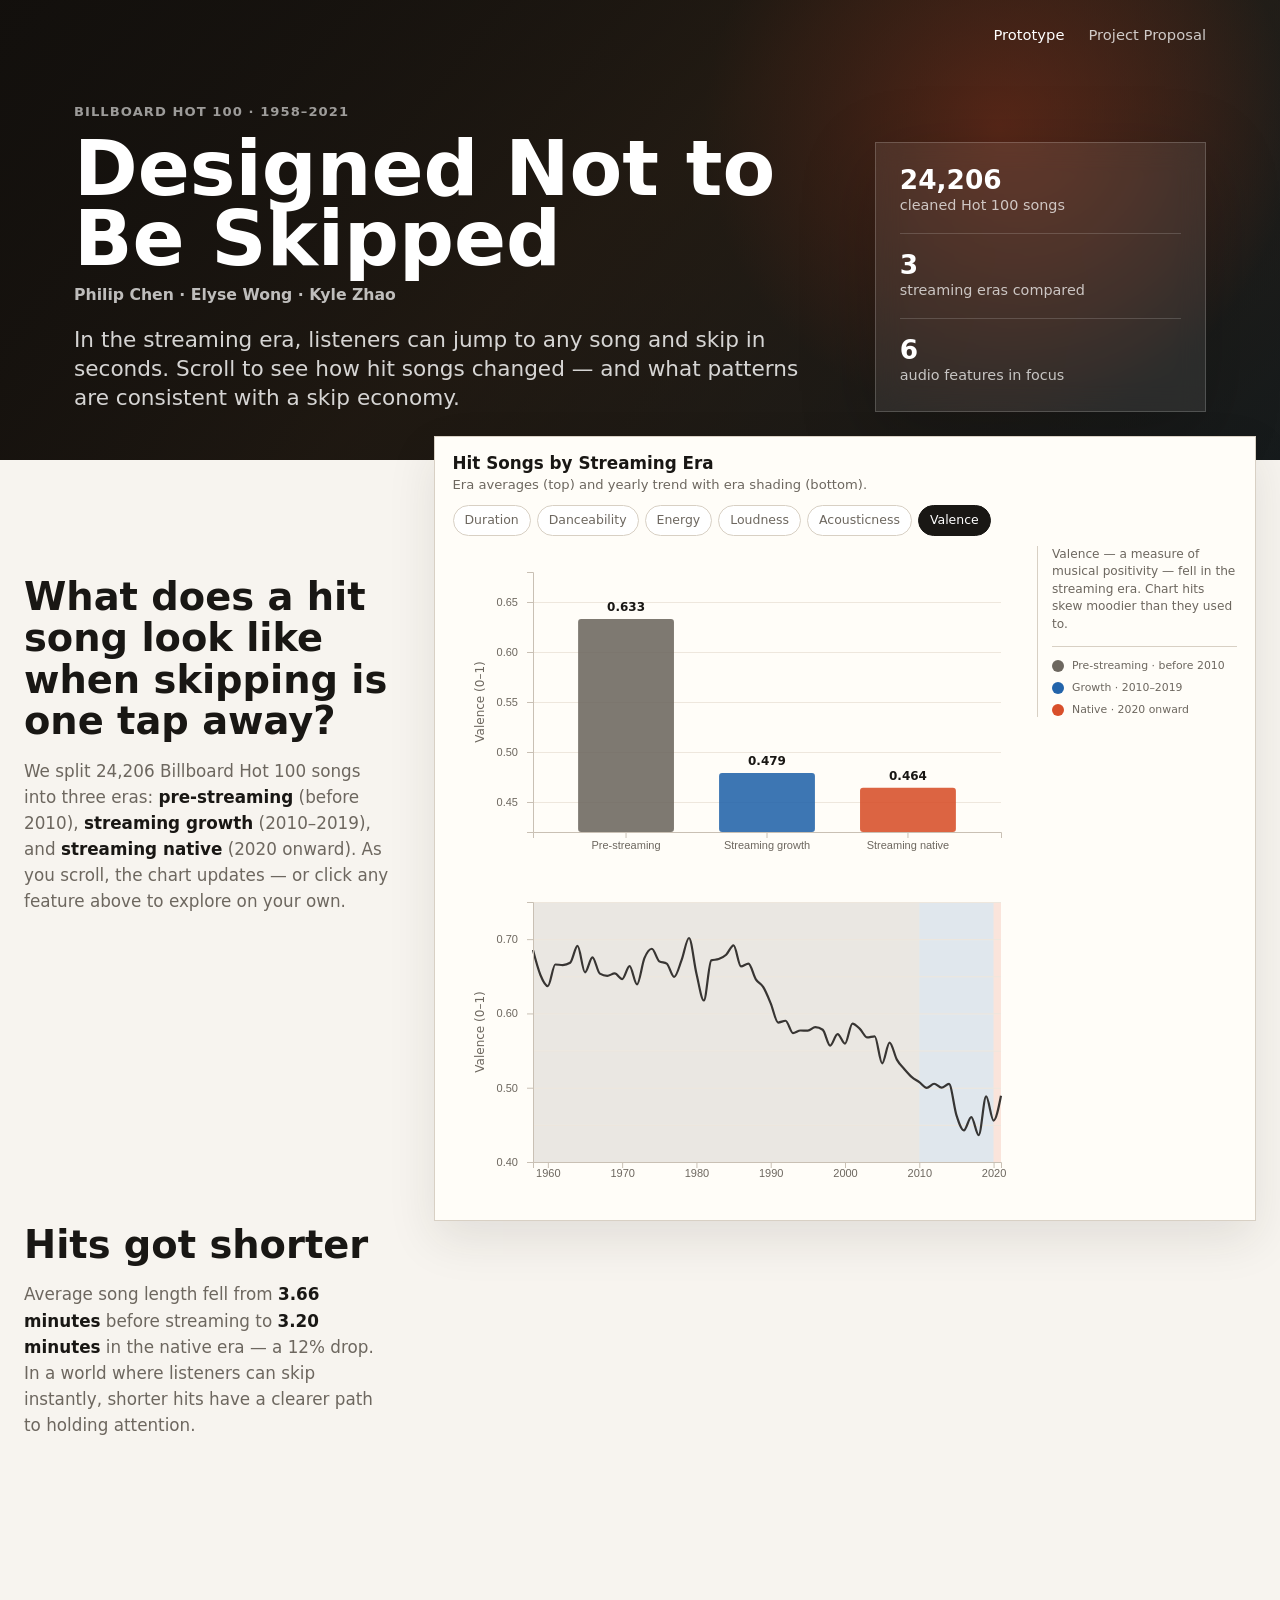
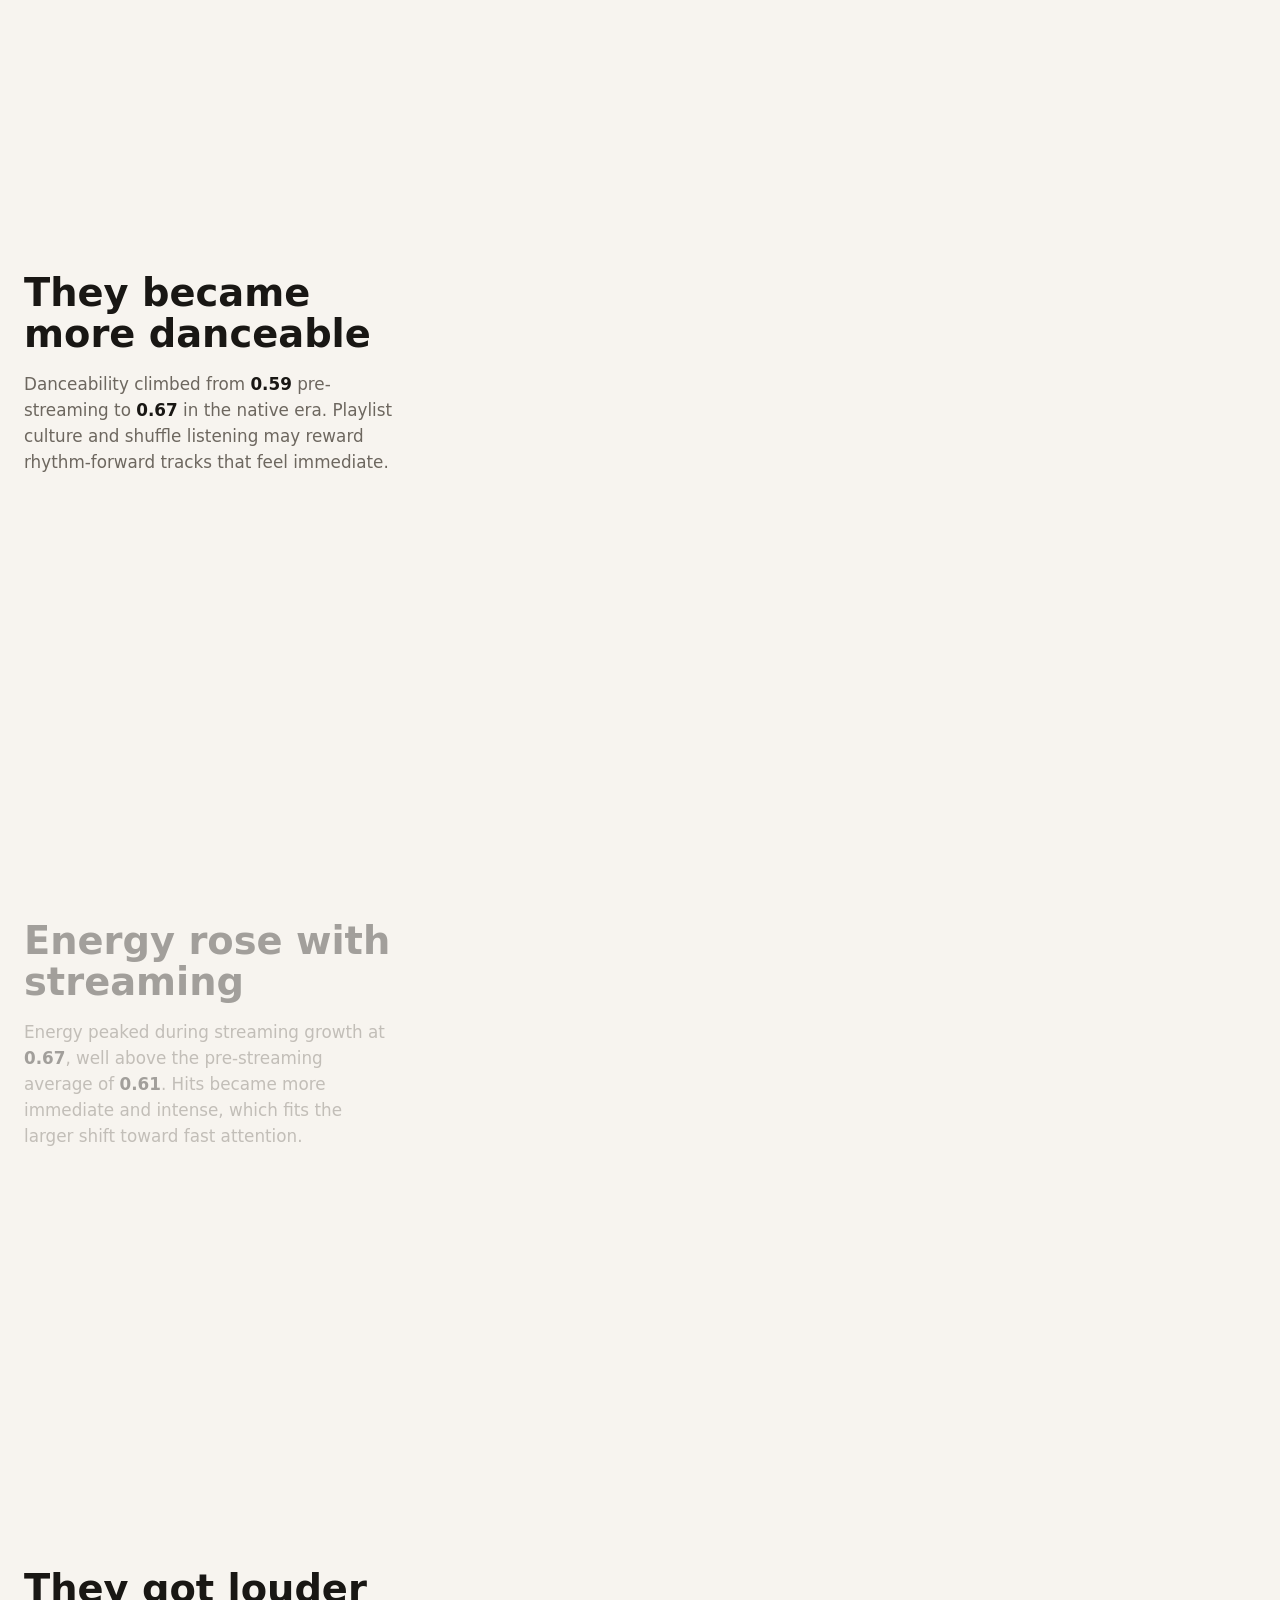
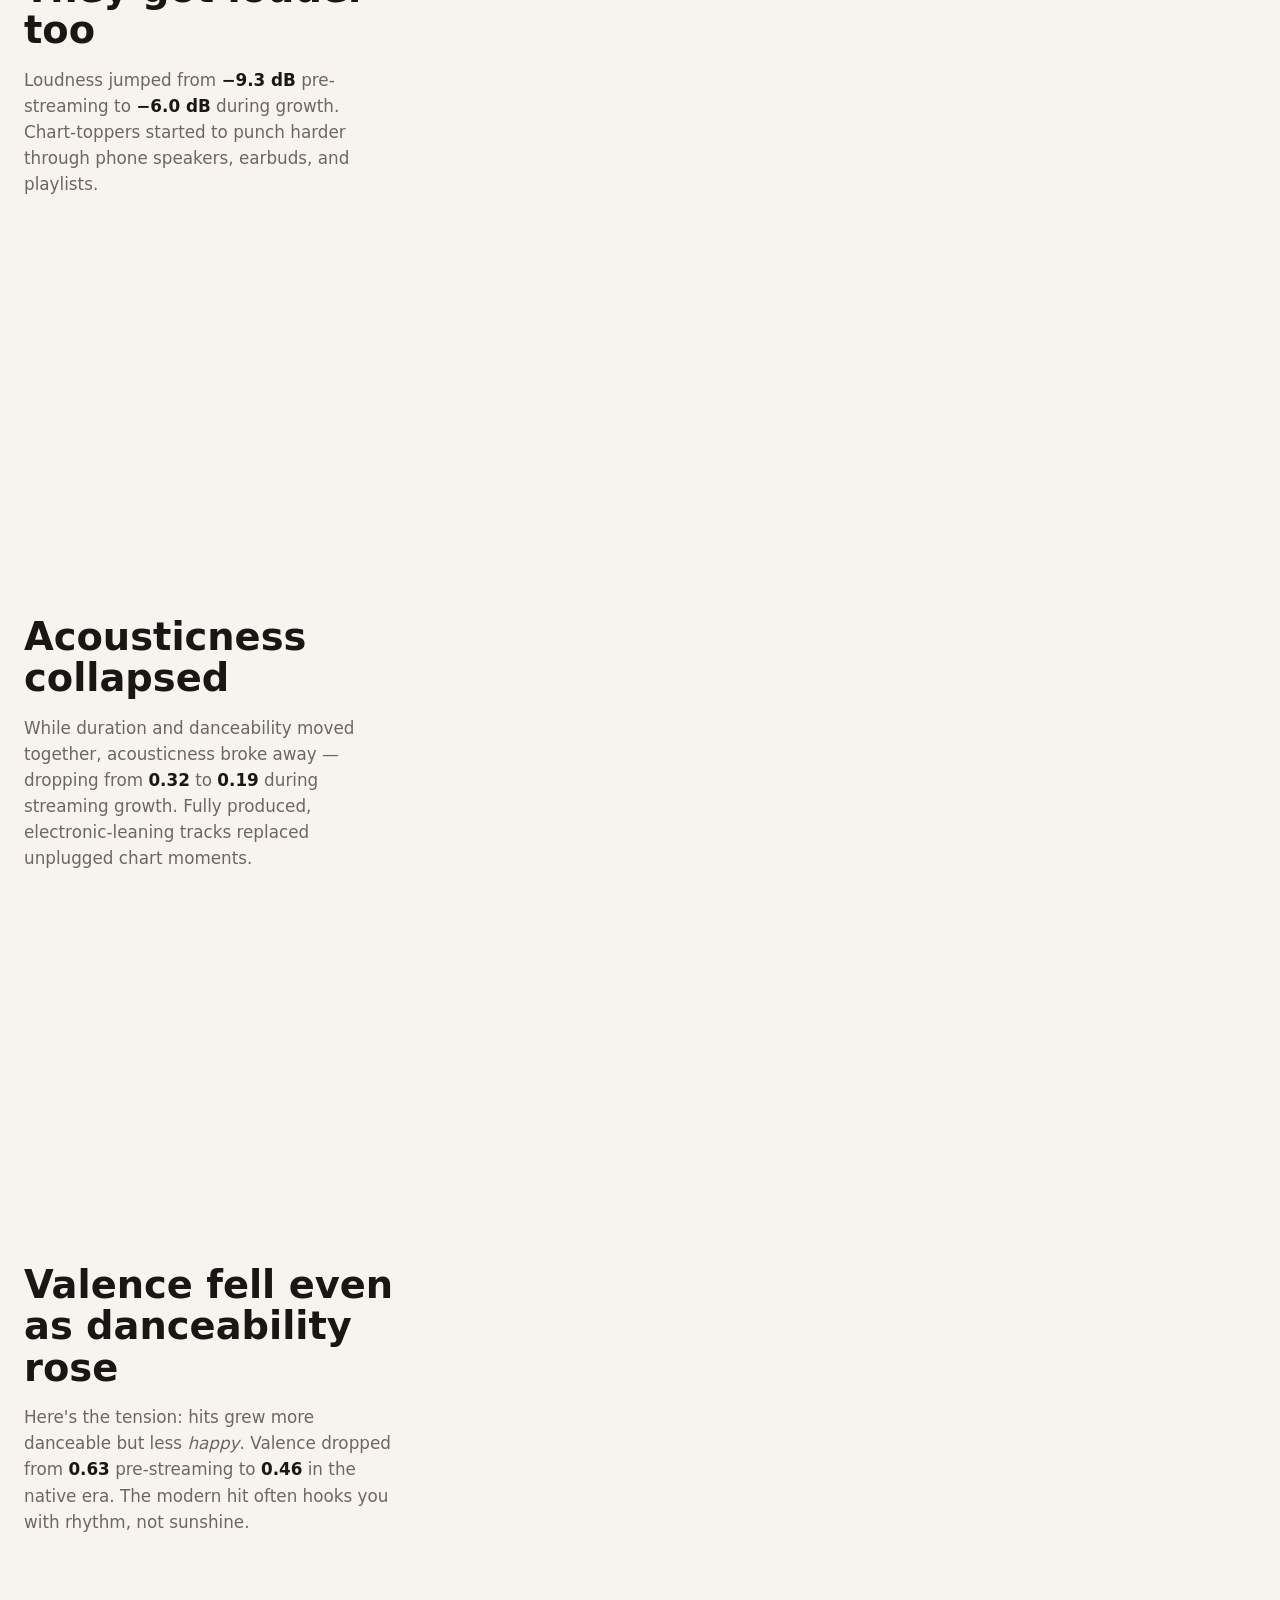
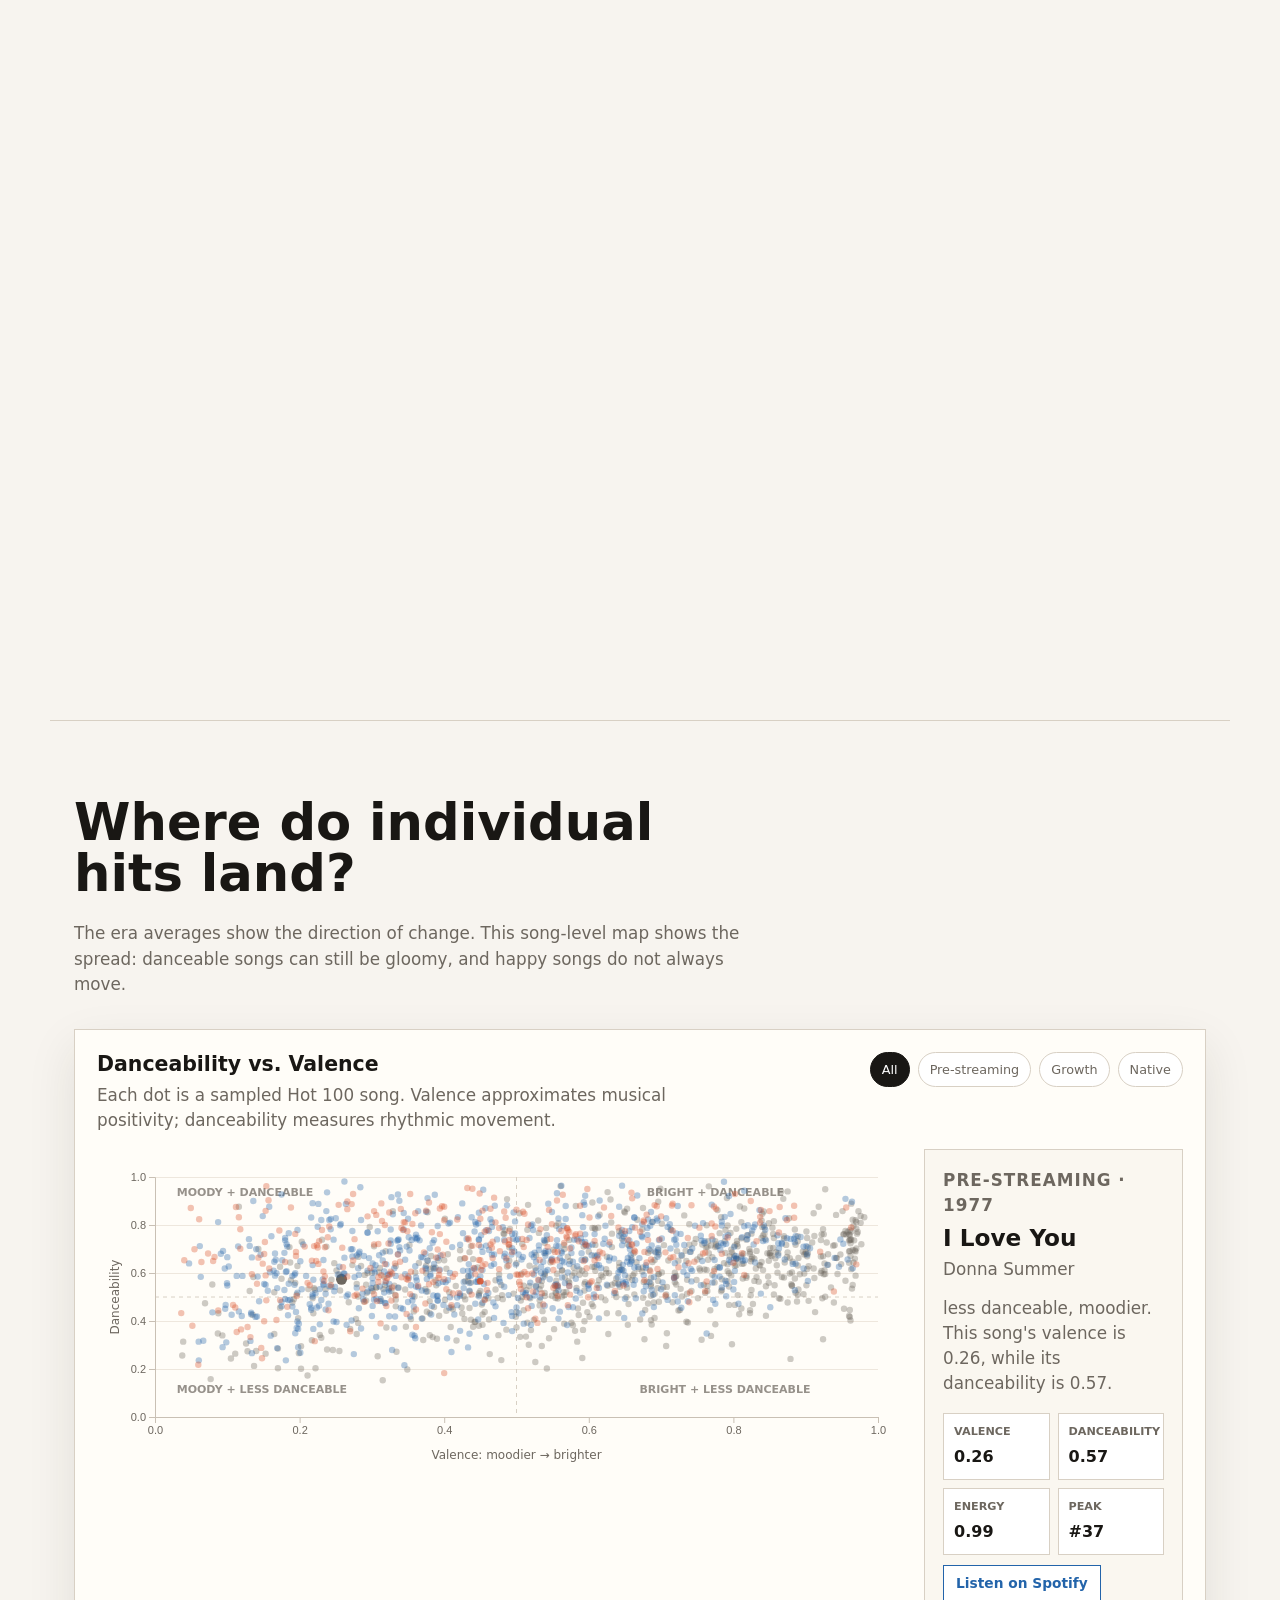
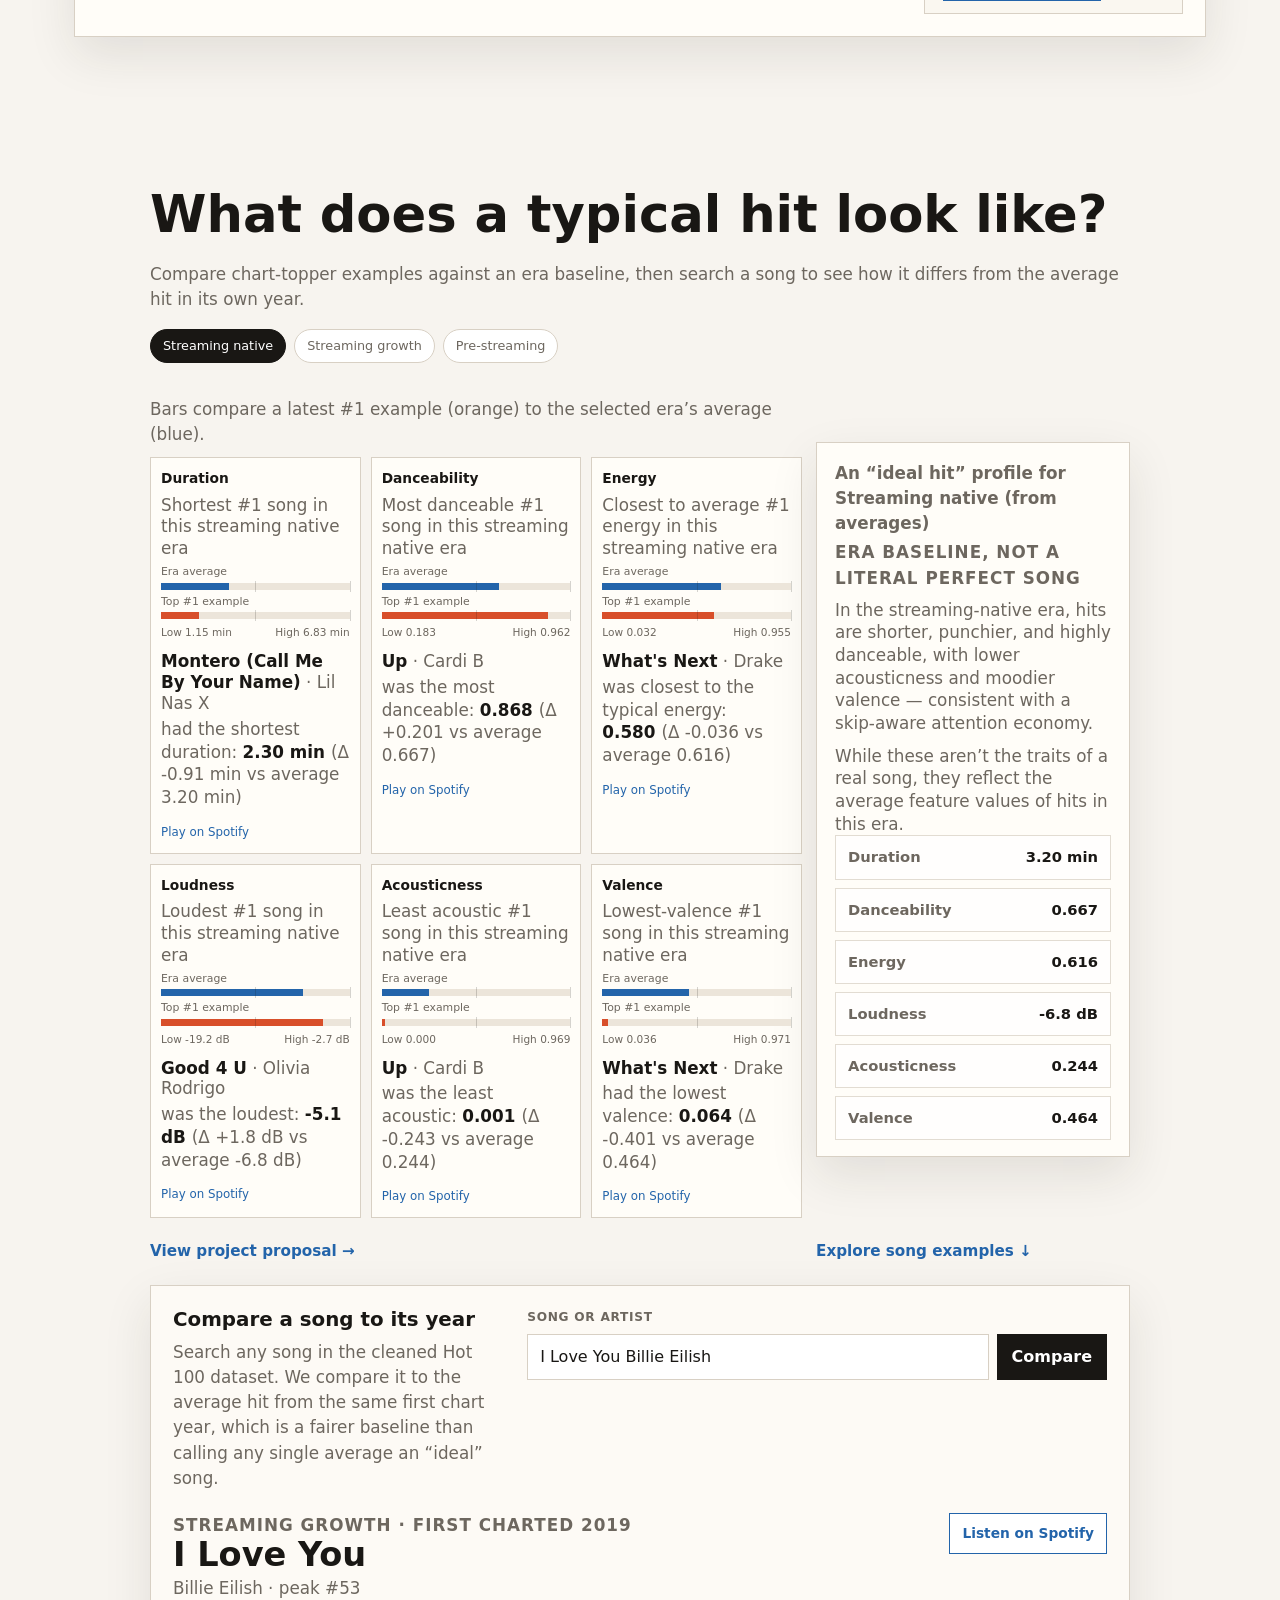
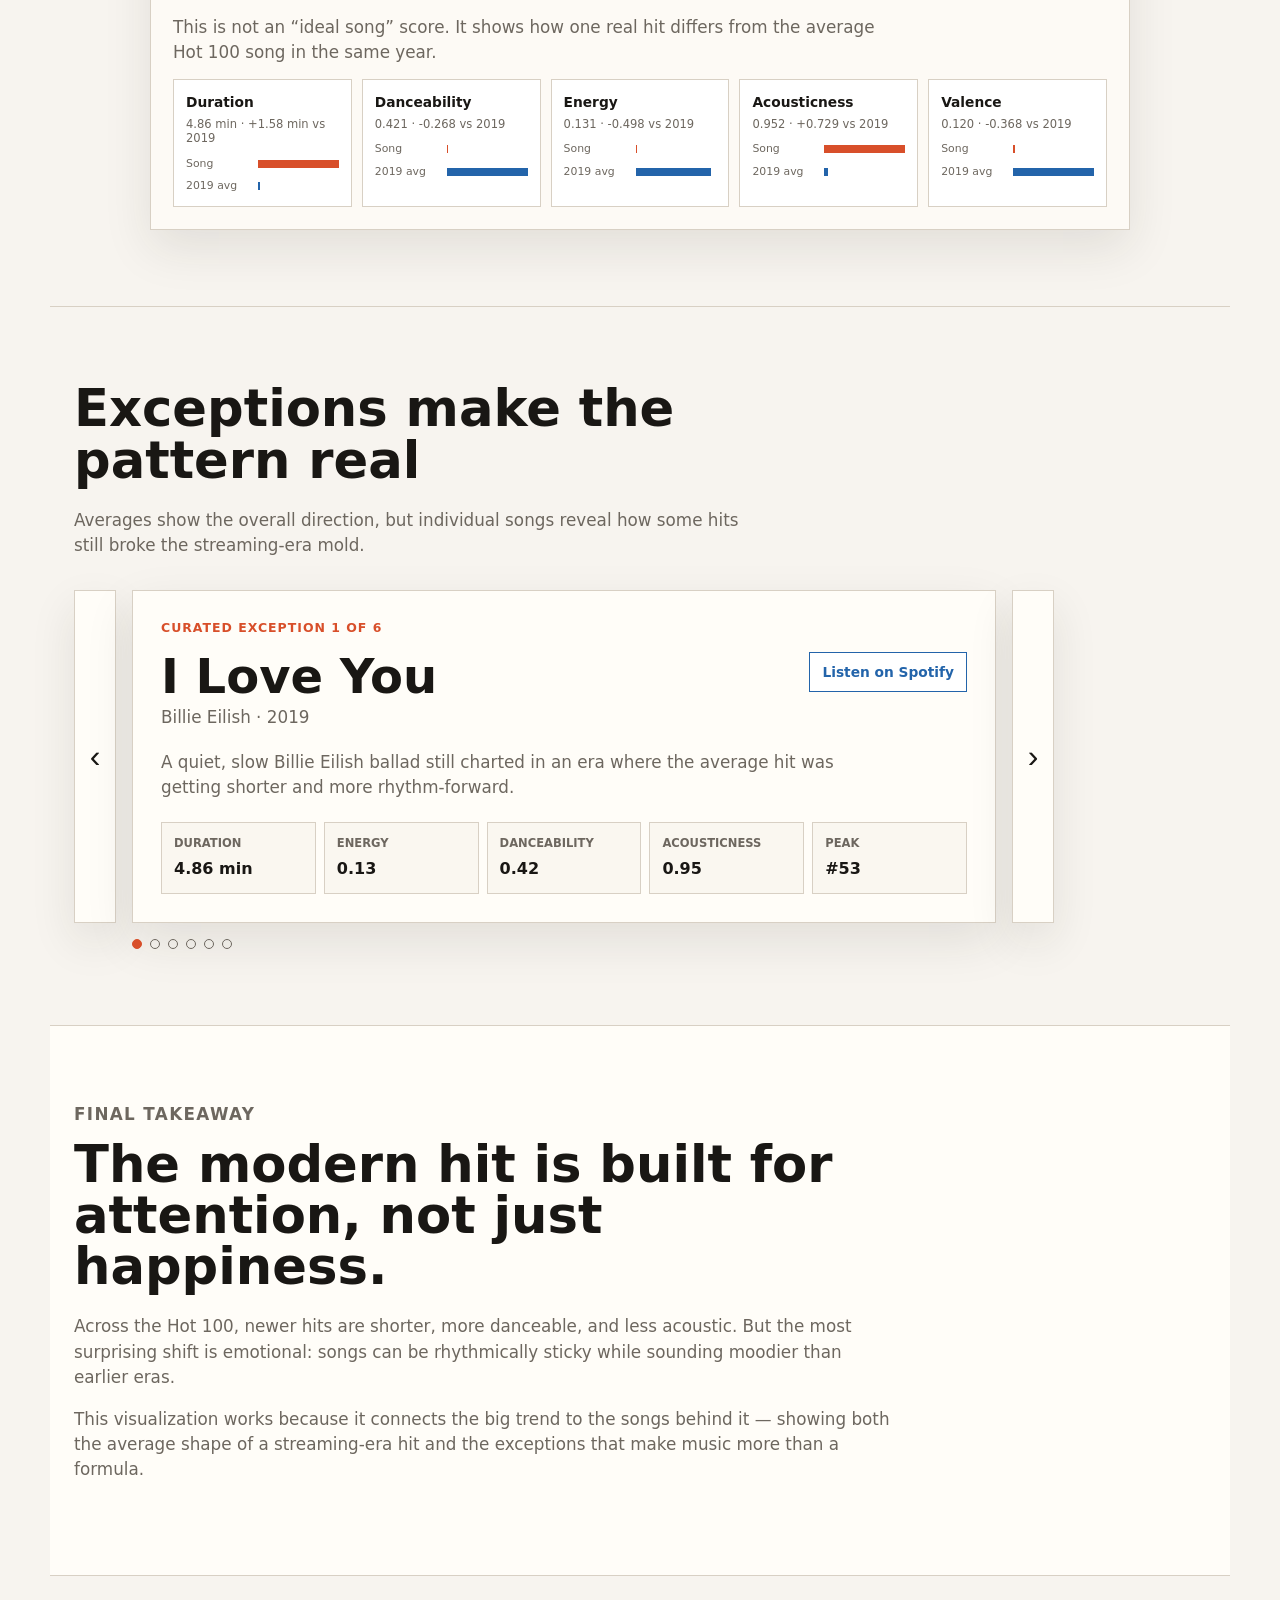
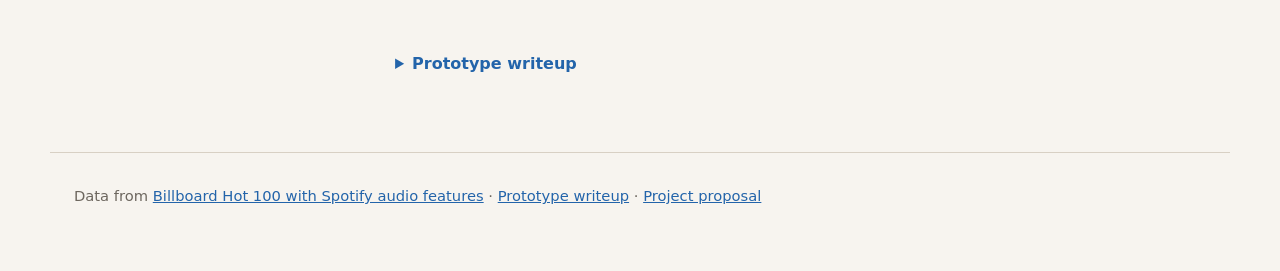
==== index.html @ 53774533 "add song mood map" ====
<!DOCTYPE html>
<html lang="en">
  <head>
    <meta charset="UTF-8" />
    <meta name="viewport" content="width=device-width, initial-scale=1.0" />
    <title>Designed Not to Be Skipped</title>
    <link rel="stylesheet" href="style.css" />
    <script src="vendor/d3.min.js"></script>
  </head>
  <body>
    <header class="hero hero-compact">
      <nav>
        <a href="index.html" class="nav-active">Prototype</a>
        <a href="proposal.html">Project Proposal</a>
      </nav>
      <section class="hero-grid hero-grid-compact">
        <div>
          <p class="eyebrow">Billboard Hot 100 · 1958–2021</p>
          <h1>Designed Not to Be Skipped</h1>
          <p class="team-line">Philip Chen · Elyse Wong · Kyle Zhao</p>
          <p class="lede">
            In the streaming era, listeners can jump to any song and skip in
            seconds. Scroll to see how hit songs changed — and what patterns
            are consistent with a skip economy.
          </p>
        </div>
        <div class="stat-panel" aria-label="Dataset summary">
          <div>
            <strong>24,206</strong>
            <span>cleaned Hot 100 songs</span>
          </div>
          <div>
            <strong>3</strong>
            <span>streaming eras compared</span>
          </div>
          <div>
            <strong>6</strong>
            <span>audio features in focus</span>
          </div>
        </div>
      </section>
    </header>

    <main>
      <section class="scrolly" id="story">
        <div class="scrolly-steps">
          <article class="step step-intro" data-feature="duration_min">
            <h2>What does a hit song look like when skipping is one tap away?</h2>
            <p>
              We split 24,206 Billboard Hot 100 songs into three eras:
              <strong>pre-streaming</strong> (before 2010),
              <strong>streaming growth</strong> (2010–2019), and
              <strong>streaming native</strong> (2020 onward). As you scroll,
              the chart updates — or click any feature above to explore on your
              own.
            </p>
          </article>

          <article class="step" data-feature="duration_min">
            <h2>Hits got shorter</h2>
            <p>
              Average song length fell from <strong>3.66 minutes</strong> before
              streaming to <strong>3.20 minutes</strong> in the native era — a
              12% drop. In a world where listeners can skip instantly, shorter
              hits have a clearer path to holding attention.
            </p>
          </article>

          <article class="step" data-feature="danceability">
            <h2>They became more danceable</h2>
            <p>
              Danceability climbed from <strong>0.59</strong> pre-streaming to
              <strong>0.67</strong> in the native era. Playlist culture and
              shuffle listening may reward rhythm-forward tracks that feel
              immediate.
            </p>
          </article>

          <article class="step" data-feature="energy">
            <h2>Energy rose with streaming</h2>
            <p>
              Energy peaked during streaming growth at <strong>0.67</strong>,
              well above the pre-streaming average of <strong>0.61</strong>.
              Hits became more immediate and intense, which fits the larger
              shift toward fast attention.
            </p>
          </article>

          <article class="step" data-feature="loudness">
            <h2>They got louder too</h2>
            <p>
              Loudness jumped from <strong>−9.3 dB</strong> pre-streaming to
              <strong>−6.0 dB</strong> during growth. Chart-toppers started to
              punch harder through phone speakers, earbuds, and playlists.
            </p>
          </article>

          <article class="step" data-feature="acousticness">
            <h2>Acousticness collapsed</h2>
            <p>
              While duration and danceability moved together, acousticness broke
              away — dropping from <strong>0.32</strong> to <strong>0.19</strong>
              during streaming growth. Fully produced, electronic-leaning tracks
              replaced unplugged chart moments.
            </p>
          </article>

          <article class="step" data-feature="valence">
            <h2>Valence fell even as danceability rose</h2>
            <p>
              Here's the tension: hits grew more danceable but less
              <em>happy</em>. Valence dropped from <strong>0.63</strong>
              pre-streaming to <strong>0.46</strong> in the native era. The
              modern hit often hooks you with rhythm, not sunshine.
            </p>
          </article>

        </div>

        <div class="scrolly-graphic">
          <div class="sticky-inner">
            <article class="hero-viz-card">
              <div class="chart-heading">
                <div>
                  <h3 id="viz-title">Hit Songs by Streaming Era</h3>
                  <p id="viz-subtitle">
                    Era averages (top) and yearly trend with era shading (bottom).
                  </p>
                </div>
              </div>

              <div class="feature-pills" role="group" aria-label="Select audio feature">
                <button type="button" class="feature-pill active" data-feature="duration_min">
                  Duration
                </button>
                <button type="button" class="feature-pill" data-feature="danceability">
                  Danceability
                </button>
                <button type="button" class="feature-pill" data-feature="energy">
                  Energy
                </button>
                <button type="button" class="feature-pill" data-feature="loudness">
                  Loudness
                </button>
                <button type="button" class="feature-pill" data-feature="acousticness">
                  Acousticness
                </button>
                <button type="button" class="feature-pill" data-feature="valence">
                  Valence
                </button>
              </div>

              <div class="viz-body">
                <div class="viz-charts-stack">
                  <div id="era-comparison" class="chart chart-hero"></div>
                  <div id="feature-sparkline" class="chart chart-sparkline"></div>
                </div>

                <aside class="viz-aside">
                  <p class="viz-caption" id="era-caption">
                    Streaming-native hits are shorter on average — a pattern consistent
                    with songs that need to hook listeners before they skip.
                  </p>

                  <div class="era-legend era-legend-compact">
                    <div class="era-legend-item">
                      <span class="era-dot pre"></span>
                      <span>Pre-streaming · before 2010</span>
                    </div>
                    <div class="era-legend-item">
                      <span class="era-dot growth"></span>
                      <span>Growth · 2010–2019</span>
                    </div>
                    <div class="era-legend-item">
                      <span class="era-dot native"></span>
                      <span>Native · 2020 onward</span>
                    </div>
                  </div>
                </aside>
              </div>
            </article>
          </div>
        </div>
      </section>

      <section id="mood-map-section" class="section visual-section mood-map-section">
        <div class="section-intro">
          <h2>Where do individual hits land?</h2>
          <p>
            The era averages show the direction of change. This song-level map
            shows the spread: danceable songs can still be gloomy, and happy
            songs do not always move.
          </p>
        </div>

        <article class="mood-map-panel">
          <div class="mood-map-head">
            <div>
              <h3>Danceability vs. Valence</h3>
              <p>
                Each dot is a sampled Hot 100 song. Valence approximates musical
                positivity; danceability measures rhythmic movement.
              </p>
            </div>
            <div class="mood-era-controls" role="group" aria-label="Filter mood map by era">
              <button type="button" class="active" data-mood-era="All">All</button>
              <button type="button" data-mood-era="Pre-streaming">Pre-streaming</button>
              <button type="button" data-mood-era="Streaming growth">Growth</button>
              <button type="button" data-mood-era="Streaming native">Native</button>
            </div>
          </div>
          <div class="mood-map-layout">
            <div id="mood-map" class="chart mood-map-chart"></div>
            <aside id="mood-detail" class="mood-detail" aria-live="polite"></aside>
          </div>
        </article>
      </section>

      <section class="section profile-section" id="native-profile-section">
        <div class="section-copy">
          <h2>What does a typical hit look like?</h2>
          <p>
            Compare chart-topper examples against an era baseline, then search a
            song to see how it differs from the average hit in its own year.
          </p>
          <div class="era-toggle" role="group" aria-label="Select era for hit profile">
            <button type="button" class="era-pill active" data-era="Streaming native">Streaming native</button>
            <button type="button" class="era-pill" data-era="Streaming growth">Streaming growth</button>
            <button type="button" class="era-pill" data-era="Pre-streaming">Pre-streaming</button>
          </div>
        </div>

        <aside class="profile-panel">
          <div id="native-profile" class="native-profile"></div>
          <div id="ideal-song" class="ideal-song" aria-label="Ideal era profile"></div>
          <a href="proposal.html" class="step-link">View project proposal →</a>
          <a href="#songs" class="step-link">Explore song examples ↓</a>
        </aside>

        <div class="song-compare-panel">
          <div class="song-compare-copy">
            <h3>Compare a song to its year</h3>
            <p>
              Search any song in the cleaned Hot 100 dataset. We compare it to
              the average hit from the same first chart year, which is a fairer
              baseline than calling any single average an “ideal” song.
            </p>
          </div>
          <form id="song-compare-form" class="song-compare-form">
            <label for="song-search">Song or artist</label>
            <div class="song-search-row">
              <input
                id="song-search"
                name="song"
                type="search"
                placeholder="Try Billie Eilish, Drake, Taylor Swift..."
                autocomplete="off"
              />
              <button type="submit">Compare</button>
            </div>
          </form>
          <div id="song-compare-result" class="song-compare-result" aria-live="polite"></div>
        </div>
      </section>

      <section id="songs" class="section visual-section song-carousel-section">
        <div class="section-intro">
          <h2>Exceptions make the pattern real</h2>
          <p>
            Averages show the overall direction, but individual songs reveal how
            some hits still broke the streaming-era mold.
          </p>
        </div>

        <div class="song-carousel" aria-label="Curated unusual modern hits">
          <button type="button" class="carousel-button" id="prev-song" aria-label="Previous song">
            ‹
          </button>
          <article id="song-card" class="song-card"></article>
          <button type="button" class="carousel-button" id="next-song" aria-label="Next song">
            ›
          </button>
        </div>
        <div id="song-dots" class="song-dots" aria-label="Select song example"></div>
      </section>

      <section id="takeaway" class="section takeaway-section">
        <div class="section-copy">
          <p class="eyebrow">Final takeaway</p>
          <h2>The modern hit is built for attention, not just happiness.</h2>
          <p>
            Across the Hot 100, newer hits are shorter, more danceable, and less
            acoustic. But the most surprising shift is emotional: songs can be
            rhythmically sticky while sounding moodier than earlier eras.
          </p>
          <p>
            This visualization works because it connects the big trend to the
            songs behind it — showing both the average shape of a streaming-era
            hit and the exceptions that make music more than a formula.
          </p>
        </div>
      </section>

      <section id="writeup" class="section prototype-writeup-section">
        <details class="writeup-details">
          <summary>Prototype writeup</summary>
          <div class="section-copy">
            <article class="writeup-block">
              <h3>What have we done so far?</h3>
              <p>
                We have chosen a music-focused topic and built the project around
                Billboard Hot 100 songs with Spotify audio features. We cleaned the
                source data into one row per song, using each track's first Billboard
                chart appearance as its year. We created summary CSVs for yearly
                trends, era-level duration distributions, audio-feature diversity,
                scatterplot samples, and modern outlier songs. We also built a
                public webpage with D3 visualizations that show early patterns in
                duration, danceability, energy, acousticness, valence, and unusual
                modern hits.
              </p>
            </article>
            <article class="writeup-block">
              <h3>What will be the most challenging part to design and why?</h3>
              <p>
                The hardest design challenge will be turning the project from a set
                of charts into a clear explorable explanation. The dataset can show
                that hit songs changed over time, but it cannot prove that streaming
                directly caused every change. We will need to design annotations and
                interactions that make the evidence feel compelling without
                overstating causality. We also need to help readers compare eras
                without losing the song-level detail that makes the topic
                interesting.
              </p>
            </article>
          </div>
        </details>
      </section>
    </main>

    <footer class="site-footer">
      <p>
        Data from
        <a
          href="https://www.kaggle.com/datasets/thedevastator/billboard-hot-100-audio-features"
          >Billboard Hot 100 with Spotify audio features</a
        >
        · <a href="#writeup">Prototype writeup</a>
        · <a href="proposal.html">Project proposal</a>
      </p>
    </footer>

    <div id="tooltip" role="status" aria-live="polite"></div>
    <script src="script-prototype.js"></script>
  </body>
</html>
---- style.css ----
:root {
  --bg: #f7f4ef;
  --ink: #191714;
  --muted: #6d675f;
  --line: #d8d0c4;
  --panel: #fffdf8;
  --accent: #d84f2a;
  --blue: #2364aa;
  --green: #2f7d56;
  --gold: #b57912;
  --shadow: 0 18px 45px rgba(42, 35, 27, 0.1);
}

* {
  box-sizing: border-box;
}

body {
  margin: 0;
  overflow-x: hidden;
  background: var(--bg);
  color: var(--ink);
  font-family: Inter, ui-sans-serif, system-ui, -apple-system, BlinkMacSystemFont,
    "Segoe UI", sans-serif;
  line-height: 1.5;
}

a {
  color: inherit;
}

nav {
  display: flex;
  flex-wrap: wrap;
  justify-content: flex-end;
  gap: 16px 24px;
  max-width: 1180px;
  margin: 0 auto 56px;
  padding: 24px 24px 0;
  color: rgba(255, 255, 255, 0.76);
  font-size: 0.92rem;
}

nav a {
  text-decoration: none;
  transition: color 0.15s;
}

nav a:hover,
nav a.nav-active {
  color: white;
}

.hero {
  min-height: 760px;
  color: white;
  background:
    linear-gradient(115deg, rgba(18, 15, 12, 0.92), rgba(18, 15, 12, 0.46)),
    radial-gradient(circle at 78% 28%, rgba(216, 79, 42, 0.82), transparent 28%),
    linear-gradient(140deg, #191714 0%, #443321 47%, #1a252a 100%);
}

.hero-grid {
  display: grid;
  grid-template-columns: minmax(0, 1.25fr) minmax(280px, 0.55fr);
  gap: 48px;
  align-items: end;
  max-width: 1180px;
  margin: 0 auto;
  padding: 0 24px 64px;
}

.hero-grid > *,
.section > *,
.chart-card,
.section-copy {
  min-width: 0;
}

h1,
h2,
h3,
p {
  margin-top: 0;
}

h1 {
  max-width: 860px;
  margin-bottom: 28px;
  font-size: clamp(3.4rem, 8.2vw, 7.7rem);
  line-height: 0.92;
  letter-spacing: 0;
  overflow-wrap: break-word;
}

.lede {
  max-width: 760px;
  margin-bottom: 0;
  color: rgba(255, 255, 255, 0.82);
  font-size: clamp(1.25rem, 2vw, 1.7rem);
  line-height: 1.35;
}

.stat-panel {
  display: grid;
  gap: 18px;
  padding: 24px;
  border: 1px solid rgba(255, 255, 255, 0.18);
  background: rgba(255, 255, 255, 0.08);
  box-shadow: 0 20px 70px rgba(0, 0, 0, 0.22);
  backdrop-filter: blur(14px);
}

.stat-panel div {
  display: grid;
  gap: 2px;
  padding-bottom: 16px;
  border-bottom: 1px solid rgba(255, 255, 255, 0.16);
}

.stat-panel div:last-child {
  padding-bottom: 0;
  border-bottom: 0;
}

.stat-panel strong {
  font-size: 1.65rem;
  line-height: 1;
}

.stat-panel span {
  color: rgba(255, 255, 255, 0.72);
  font-size: 0.9rem;
}

.hero-compact {
  min-height: auto;
}

.hero-grid-compact {
  padding-bottom: 48px;
}

.eyebrow {
  margin-bottom: 12px;
  color: rgba(255, 255, 255, 0.58);
  font-size: 0.82rem;
  font-weight: 600;
  letter-spacing: 0.08em;
  text-transform: uppercase;
}

.team-line {
  margin: -10px 0 18px;
  color: rgba(255, 255, 255, 0.72);
  font-size: 0.98rem;
  font-weight: 700;
}

.hero-compact h1 {
  font-size: clamp(2.6rem, 6vw, 4.8rem);
  margin-bottom: 18px;
}

.hero-compact .lede {
  font-size: clamp(1.05rem, 1.8vw, 1.35rem);
}

.explore-section {
  max-width: 1180px;
  margin: -32px auto 0;
  padding: 0 24px 64px;
  position: relative;
  z-index: 2;
}

/* ── Scrollytelling layout ── */

.scrolly {
  display: grid;
  grid-template-columns: minmax(260px, 0.62fr) minmax(480px, 1.38fr);
  gap: 40px;
  max-width: 1360px;
  margin: -24px auto 0;
  padding: 0 24px 80px;
  position: relative;
  z-index: 2;
}

.scrolly-graphic {
  position: relative;
}

.sticky-inner {
  position: sticky;
  top: 24px;
}

.scrolly-steps {
  display: flex;
  flex-direction: column;
  gap: 0;
  padding: 12vh 0 40vh;
}

.step {
  min-height: 72vh;
  padding: 32px 0 48px;
  opacity: 0.38;
  transition: opacity 0.35s ease;
}

.step.is-active {
  opacity: 1;
}

.step h2 {
  margin-bottom: 16px;
  font-size: clamp(1.6rem, 3vw, 2.4rem);
  line-height: 1.08;
}

.step p {
  max-width: 520px;
  margin: 0;
  color: var(--muted);
  font-size: 1.05rem;
  line-height: 1.55;
}

.step p strong {
  color: var(--ink);
}

.native-profile {
  margin-top: 16px;
}

.ideal-song {
  margin-top: 12px;
  padding: 18px 18px 16px;
  border: 1px solid var(--line);
  background: var(--panel);
  box-shadow: var(--shadow);
  align-self: center;
}

.ideal-title {
  margin: 0 0 4px;
  color: var(--ink);
  font-size: 1.05rem;
  font-weight: 800;
}

.ideal-kicker {
  margin: 0 0 8px;
  color: var(--accent);
  font-size: 0.72rem;
  font-weight: 900;
  letter-spacing: 0.06em;
  text-transform: uppercase;
}

.ideal-subtitle,
.ideal-note {
  margin: 0 0 10px;
  color: var(--muted);
  font-size: 0.86rem;
  line-height: 1.35;
}

.ideal-note {
  margin-top: 10px;
  margin-bottom: 0;
}

.ideal-dl {
  margin: 0;
  display: grid;
  grid-template-columns: 1fr;
  gap: 8px;
  font-size: 0.92rem;
}

.ideal-dl > div {
  display: flex;
  justify-content: space-between;
  gap: 8px;
  padding: 10px 12px;
  border: 1px solid rgba(216, 208, 196, 0.75);
  background: rgba(255, 255, 255, 0.7);
}

.ideal-dl dt {
  color: var(--muted);
  font-weight: 700;
}

.ideal-dl dd {
  margin: 0;
  color: var(--ink);
  font-variant-numeric: tabular-nums;
  font-weight: 800;
}

.native-songline strong {
  color: var(--ink);
}

.native-profile-meta {
  margin: 0 0 10px;
  font-size: 0.82rem;
  color: var(--muted);
}

.native-profile-grid {
  display: grid;
  grid-template-columns: repeat(2, minmax(0, 1fr));
  gap: 10px;
}

.era-toggle {
  display: flex;
  flex-wrap: wrap;
  gap: 8px;
  margin-top: 12px;
}

.era-pill {
  padding: 6px 12px;
  border: 1px solid var(--line);
  border-radius: 999px;
  background: white;
  color: var(--muted);
  font: inherit;
  font-size: 0.8rem;
  cursor: pointer;
  transition: background 0.15s, color 0.15s, border-color 0.15s;
}

.era-pill:hover {
  border-color: var(--ink);
  color: var(--ink);
}

.era-pill.active {
  background: var(--ink);
  border-color: var(--ink);
  color: white;
}

.native-card {
  padding: 10px;
  border: 1px solid var(--line);
  background: var(--panel);
}

.native-card h4 {
  margin: 0 0 6px;
  font-size: 0.86rem;
}

.native-rule {
  margin: 0 0 6px;
  font-size: 0.7rem;
  color: var(--muted);
  line-height: 1.3;
}

.native-bar-group {
  display: grid;
  gap: 6px;
  margin-top: 6px;
}

.native-scale-row {
  display: grid;
  grid-template-columns: 1fr;
  gap: 8px;
  align-items: center;
  margin-top: 6px;
}

.native-scale-track {
  display: flex;
  justify-content: space-between;
  gap: 10px;
  font-size: 0.66rem;
  color: var(--muted);
  font-variant-numeric: tabular-nums;
}

.native-scale-label {
  white-space: nowrap;
}

.native-bar-row {
  display: grid;
  grid-template-columns: 1fr;
  gap: 4px;
  align-items: center;
}

.native-bar-label {
  font-size: 0.68rem;
  color: var(--muted);
  line-height: 1.15;
}

.native-bar-track {
  position: relative;
  height: 7px;
  background: #ece5da;
}

.native-bar-track::before,
.native-bar-track::after {
  content: "";
  position: absolute;
  top: -2px;
  height: 11px;
  width: 1px;
  background: rgba(25, 23, 20, 0.18);
}

.native-bar-track::before {
  left: 50%;
}

.native-bar-track::after {
  left: 100%;
}

.native-bar-fill {
  height: 100%;
  background: var(--accent);
}

.native-bar-fill-baseline {
  background: var(--blue);
}

.native-story {
  margin: 10px 0 10px;
}

.native-songline {
  margin: 0 0 4px;
  color: var(--ink);
  font-size: 0.82rem;
  line-height: 1.25;
}

.native-metricline {
  margin: 0;
  color: var(--muted);
  font-size: 0.76rem;
  line-height: 1.35;
}

.native-metric {
  color: var(--ink);
  font-weight: 700;
  font-variant-numeric: tabular-nums;
}

.native-delta {
  margin-left: 6px;
  font-variant-numeric: tabular-nums;
}

.native-play {
  font-size: 0.74rem;
  color: var(--blue);
  text-decoration: none;
}

.native-play:hover {
  text-decoration: underline;
}

.step-link {
  display: inline-block;
  margin-top: 20px;
  color: var(--blue);
  font-size: 0.95rem;
  font-weight: 600;
  text-decoration: none;
}

.step-link:hover {
  text-decoration: underline;
}

.section.profile-section {
  /* Override the default 2-col .section layout: center everything */
  display: block !important;
  padding-top: 76px;
  padding-bottom: 76px;
}

.profile-section .section-copy {
  max-width: 980px;
  margin: 0 auto 18px;
}

.profile-panel {
  display: grid;
  gap: 14px;
  width: 100%;
  max-width: 980px;
  margin: 0 auto;
  grid-template-columns: minmax(0, 1.35fr) minmax(0, 0.65fr);
  align-items: start;
}

#native-profile .native-profile-grid {
  grid-template-columns: repeat(3, minmax(0, 1fr));
}

.profile-panel .step-link {
  margin-top: 8px;
}

.profile-panel .ideal-song {
  margin-top: 0;
}

.mood-map-section {
  padding-top: 48px;
  padding-bottom: 72px;
  border-top: 1px solid var(--line);
}

.mood-map-panel {
  max-width: 1180px;
  padding: 22px;
  border: 1px solid var(--line);
  background: var(--panel);
  box-shadow: var(--shadow);
}

.mood-map-head {
  display: flex;
  justify-content: space-between;
  gap: 22px;
  align-items: start;
  margin-bottom: 16px;
}

.mood-map-head h3 {
  margin-bottom: 6px;
  font-size: 1.28rem;
}

.mood-map-head p {
  max-width: 620px;
  margin: 0;
  color: var(--muted);
  font-size: 0.92rem;
}

.mood-era-controls {
  display: flex;
  flex-wrap: wrap;
  justify-content: flex-end;
  gap: 8px;
}

.mood-era-controls button {
  padding: 7px 11px;
  border: 1px solid var(--line);
  border-radius: 999px;
  background: white;
  color: var(--muted);
  font: inherit;
  font-size: 0.8rem;
  cursor: pointer;
}

.mood-era-controls button:hover {
  border-color: var(--ink);
  color: var(--ink);
}

.mood-era-controls button.active {
  border-color: var(--ink);
  background: var(--ink);
  color: white;
}

.mood-map-layout {
  display: grid;
  grid-template-columns: minmax(0, 1fr) minmax(220px, 0.32fr);
  gap: 18px;
  align-items: stretch;
}

.mood-map-chart {
  min-height: 430px;
}

.quadrant-label {
  fill: rgba(109, 103, 95, 0.72);
  font-size: 11px;
  font-weight: 800;
  text-transform: uppercase;
}

.mood-detail {
  padding: 18px;
  border: 1px solid var(--line);
  background: #faf7f0;
}

.mood-detail-kicker {
  margin: 0 0 8px;
  color: var(--accent);
  font-size: 0.72rem;
  font-weight: 900;
  letter-spacing: 0.06em;
  text-transform: uppercase;
}

.mood-detail h4 {
  margin: 0 0 6px;
  color: var(--ink);
  font-size: 1.45rem;
  line-height: 1.05;
}

.mood-detail-artist {
  margin: 0 0 14px;
  color: var(--muted);
  font-size: 0.92rem;
}

.mood-detail p {
  color: var(--muted);
  font-size: 0.92rem;
}

.mood-detail dl {
  display: grid;
  grid-template-columns: repeat(2, minmax(0, 1fr));
  gap: 8px;
  margin: 16px 0;
}

.mood-detail dl div {
  padding: 10px;
  border: 1px solid var(--line);
  background: white;
}

.mood-detail dt {
  color: var(--muted);
  font-size: 0.7rem;
  font-weight: 900;
  text-transform: uppercase;
}

.mood-detail dd {
  margin: 4px 0 0;
  color: var(--ink);
  font-weight: 900;
}

.song-compare-panel {
  display: grid;
  grid-template-columns: minmax(240px, 0.36fr) minmax(280px, 0.64fr);
  gap: 18px 28px;
  width: 100%;
  max-width: 980px;
  margin: 22px auto 0;
  padding: 22px;
  border: 1px solid var(--line);
  background: rgba(255, 253, 248, 0.72);
  box-shadow: var(--shadow);
}

.song-compare-copy h3 {
  margin-bottom: 8px;
  font-size: 1.24rem;
}

.song-compare-copy p {
  margin: 0;
  color: var(--muted);
  font-size: 0.92rem;
}

.song-compare-form {
  align-self: start;
}

.song-compare-form label {
  display: block;
  margin-bottom: 8px;
  color: var(--muted);
  font-size: 0.76rem;
  font-weight: 900;
  letter-spacing: 0.06em;
  text-transform: uppercase;
}

.song-search-row {
  display: grid;
  grid-template-columns: minmax(0, 1fr) auto;
  gap: 8px;
}

.song-search-row input {
  min-width: 0;
  padding: 10px 12px;
  border: 1px solid var(--line);
  background: white;
  color: var(--ink);
  font: inherit;
}

.song-search-row button {
  padding: 10px 14px;
  border: 1px solid var(--ink);
  background: var(--ink);
  color: white;
  font: inherit;
  font-weight: 800;
  cursor: pointer;
}

.song-search-row button:hover {
  border-color: var(--accent);
  background: var(--accent);
}

.song-compare-result {
  grid-column: 1 / -1;
  padding-top: 4px;
}

.compare-empty {
  margin: 0;
  color: var(--muted);
}

.compare-result-head {
  display: flex;
  justify-content: space-between;
  gap: 18px;
  align-items: start;
  margin-bottom: 14px;
}

.compare-kicker {
  margin: 0 0 4px;
  color: var(--accent);
  font-size: 0.72rem;
  font-weight: 900;
  letter-spacing: 0.06em;
  text-transform: uppercase;
}

.compare-result-head h4 {
  margin: 0 0 4px;
  color: var(--ink);
  font-size: clamp(1.4rem, 3vw, 2.1rem);
  line-height: 1;
}

.compare-result-head p {
  margin: 0;
  color: var(--muted);
}

.compare-note {
  max-width: 720px;
  margin: 0 0 14px;
  color: var(--muted);
  font-size: 0.9rem;
}

.compare-metrics {
  display: grid;
  grid-template-columns: repeat(5, minmax(0, 1fr));
  gap: 10px;
}

.compare-metric {
  padding: 12px;
  border: 1px solid var(--line);
  background: white;
}

.compare-metric-head {
  display: grid;
  gap: 4px;
  margin-bottom: 10px;
}

.compare-metric-head strong {
  color: var(--ink);
  font-size: 0.86rem;
}

.compare-metric-head span {
  color: var(--muted);
  font-size: 0.72rem;
  line-height: 1.25;
}

.compare-bars {
  display: grid;
  gap: 6px;
}

.compare-bars div {
  display: grid;
  grid-template-columns: 64px minmax(0, 1fr);
  gap: 8px;
  align-items: center;
}

.compare-bars span {
  color: var(--muted);
  font-size: 0.68rem;
}

.compare-bars i {
  display: block;
  height: 8px;
  background: var(--accent);
}

.compare-bars i.year-bar {
  background: var(--blue);
}

.viz-body {
  display: grid;
  grid-template-columns: minmax(0, 1fr) minmax(148px, 200px);
  gap: 14px;
  align-items: start;
}

.viz-charts-stack {
  display: flex;
  flex-direction: column;
  gap: 10px;
  min-width: 0;
  padding: 4px 4px 4px 8px;
}

.viz-aside {
  display: flex;
  flex-direction: column;
  gap: 12px;
  padding-left: 14px;
  border-left: 1px solid var(--line);
}

.song-carousel-section {
  padding-top: 48px;
  border-top: 1px solid var(--line);
}

.song-carousel {
  display: grid;
  grid-template-columns: 42px minmax(0, 1fr) 42px;
  gap: 16px;
  align-items: stretch;
  max-width: 980px;
}

.carousel-button {
  border: 1px solid var(--line);
  background: var(--panel);
  color: var(--ink);
  font-size: 2rem;
  line-height: 1;
  cursor: pointer;
  box-shadow: var(--shadow);
}

.carousel-button:hover {
  border-color: var(--accent);
  color: var(--accent);
}

.song-card {
  min-height: 292px;
  padding: 28px;
  border: 1px solid var(--line);
  background: var(--panel);
  box-shadow: var(--shadow);
}

.song-card-kicker {
  margin-bottom: 14px;
  color: var(--accent);
  font-size: 0.78rem;
  font-weight: 800;
  letter-spacing: 0.08em;
  text-transform: uppercase;
}

.song-card-main {
  display: flex;
  justify-content: space-between;
  gap: 18px;
  align-items: start;
  margin-bottom: 20px;
}

.song-card h3 {
  margin-bottom: 5px;
  font-size: clamp(1.8rem, 4vw, 3rem);
  line-height: 1;
}

.song-artist {
  margin: 0;
  color: var(--muted);
  font-size: 1rem;
}

.listen-link {
  flex-shrink: 0;
  padding: 9px 12px;
  border: 1px solid var(--blue);
  background: white;
  color: var(--blue);
  font-size: 0.86rem;
  font-weight: 800;
  text-decoration: none;
}

.listen-link:hover {
  background: var(--blue);
  color: white;
}

.song-why {
  max-width: 720px;
  margin-bottom: 22px;
  color: var(--ink);
  font-size: 1.08rem;
}

.song-metrics {
  display: grid;
  grid-template-columns: repeat(5, minmax(0, 1fr));
  gap: 8px;
  margin: 0;
}

.song-metrics div {
  padding: 12px;
  border: 1px solid var(--line);
  background: #faf7f0;
}

.song-metrics dt {
  color: var(--muted);
  font-size: 0.72rem;
  font-weight: 800;
  text-transform: uppercase;
}

.song-metrics dd {
  margin: 4px 0 0;
  color: var(--ink);
  font-size: 1rem;
  font-weight: 900;
}

.song-dots {
  display: flex;
  gap: 8px;
  max-width: 980px;
  margin-top: 16px;
  padding-left: 58px;
}

.song-dots button {
  width: 10px;
  height: 10px;
  padding: 0;
  border: 1px solid var(--muted);
  border-radius: 50%;
  background: transparent;
  cursor: pointer;
}

.song-dots button[aria-current="true"] {
  border-color: var(--accent);
  background: var(--accent);
}

.takeaway-section {
  display: block;
  padding-top: 72px;
  padding-bottom: 72px;
  border-top: 1px solid var(--line);
  background: #fffdf8;
}

.takeaway-section .section-copy {
  max-width: 920px;
}

.takeaway-section h2 {
  max-width: 880px;
  color: var(--ink);
}

.prototype-writeup-section {
  display: block;
  padding-top: 32px;
  padding-bottom: 48px;
  border-top: 1px solid var(--line);
  border-bottom: 0;
}

.prototype-writeup-section .section-copy {
  max-width: 860px;
}

.writeup-details {
  max-width: 860px;
  margin: 0 auto;
}

.writeup-details summary {
  cursor: pointer;
  color: var(--blue);
  font-weight: 800;
}

.writeup-details .section-copy {
  margin-top: 24px;
}

.proposal-section {
  display: block;
  padding-top: 48px;
  padding-bottom: 48px;
}

.proposal-section .section-copy {
  max-width: 760px;
}

.proposal-section h3 {
  margin-top: 28px;
}

.explore-layout {
  display: grid;
  grid-template-columns: minmax(240px, 0.34fr) minmax(0, 0.66fr);
  gap: 28px;
  align-items: start;
}

.explore-hints {
  padding: 28px 0 0;
}

.explore-hints h2 {
  margin-bottom: 18px;
  font-size: clamp(1.5rem, 2.5vw, 2rem);
}

.explore-hints ul {
  margin: 0 0 28px;
  padding-left: 1.1rem;
  color: var(--muted);
  font-size: 0.95rem;
}

.explore-hints li {
  margin-bottom: 12px;
}

.explore-hints li strong {
  color: var(--ink);
}

.era-legend {
  display: grid;
  gap: 14px;
}

.era-legend-item {
  display: flex;
  align-items: center;
  gap: 12px;
}

.era-legend-item strong {
  display: block;
  font-size: 0.88rem;
}

.era-legend-item span {
  color: var(--muted);
  font-size: 0.8rem;
}

.era-dot {
  flex-shrink: 0;
  width: 12px;
  height: 12px;
  border-radius: 50%;
}

.era-dot.pre {
  background: var(--muted);
}

.era-dot.growth {
  background: var(--blue);
}

.era-dot.native {
  background: var(--accent);
}

.hero-viz-card {
  padding: 16px 18px;
  background: var(--panel);
  border: 1px solid var(--line);
  box-shadow: var(--shadow);
}

.hero-viz-card .chart-heading {
  margin-bottom: 10px;
}

.hero-viz-card .chart-heading h3 {
  font-size: 1.05rem;
  margin-bottom: 2px;
}

.hero-viz-card .chart-heading p {
  margin: 0;
  text-align: left;
  max-width: none;
  font-size: 0.82rem;
}

.feature-pills {
  display: flex;
  flex-wrap: wrap;
  gap: 6px;
  margin-bottom: 10px;
}

.feature-pill,
.profile-feature-pill,
.era-filter {
  padding: 5px 11px;
  border: 1px solid var(--line);
  border-radius: 999px;
  background: white;
  color: var(--muted);
  font: inherit;
  font-size: 0.78rem;
  cursor: pointer;
  transition: background 0.15s, color 0.15s, border-color 0.15s;
}

.feature-pill:hover,
.profile-feature-pill:hover,
.era-filter:hover {
  border-color: var(--ink);
  color: var(--ink);
}

.feature-pill.active {
  background: var(--ink);
  border-color: var(--ink);
  color: white;
}

.profile-feature-pill.active {
  background: var(--ink);
  border-color: var(--ink);
  color: white;
}

.era-filter.active {
  background: var(--blue);
  border-color: var(--blue);
  color: white;
}

.chart-hero {
  width: 100%;
  height: 168px;
  min-height: 168px;
  overflow: hidden;
}

.chart-sparkline {
  width: 100%;
  height: 200px;
  min-height: 200px;
}

.chart-hero svg,
.chart-sparkline svg {
  display: block;
  overflow: visible;
}

.axis-label-y {
  font-size: 10px;
  fill: var(--muted);
}

.viz-caption {
  margin: 0;
  padding-top: 0;
  border-top: 0;
  color: var(--muted);
  font-size: 0.76rem;
  line-height: 1.45;
}

.era-legend-compact {
  display: flex;
  flex-direction: column;
  gap: 8px;
  margin-top: 0;
  padding-top: 12px;
  border-top: 1px solid var(--line);
}

.era-legend-compact .era-legend-item {
  gap: 8px;
}

.era-legend-compact .era-legend-item span {
  font-size: 0.68rem;
  line-height: 1.3;
  white-space: normal;
}

.section-intro {
  max-width: 680px;
  margin-bottom: 32px;
}

.section-intro p {
  color: var(--muted);
  font-size: 1.05rem;
}

.era-filter-row {
  display: flex;
  flex-wrap: wrap;
  gap: 8px;
  margin: -4px 0 8px;
}

.era-list {
  margin: 0;
  padding: 0;
  list-style: none;
  font-size: 0.9rem;
}

.era-list li {
  display: flex;
  align-items: center;
  gap: 10px;
  margin-bottom: 10px;
  color: var(--ink);
}

.static-chart-grid {
  display: grid;
  grid-template-columns: repeat(2, minmax(0, 1fr));
  gap: 22px;
  margin-top: 32px;
}

.static-chart {
  margin: 0;
  padding: 18px;
  background: var(--panel);
  border: 1px solid var(--line);
  box-shadow: var(--shadow);
}

.static-chart.wide {
  grid-column: 1 / -1;
}

.static-chart img {
  display: block;
  width: 100%;
  height: auto;
}

.static-chart figcaption {
  margin-top: 14px;
  color: var(--muted);
  font-size: 0.88rem;
  line-height: 1.4;
}

.static-chart figcaption strong {
  display: block;
  margin-bottom: 4px;
  color: var(--ink);
  font-size: 0.95rem;
}

.site-footer {
  max-width: 1180px;
  margin: 0 auto;
  padding: 32px 24px 64px;
  border-top: 1px solid var(--line);
  color: var(--muted);
  font-size: 0.92rem;
}

.site-footer p {
  margin: 0;
}

.site-footer a {
  color: var(--blue);
}

.section {
  display: grid;
  grid-template-columns: minmax(0, 0.76fr) minmax(240px, 0.24fr);
  gap: 48px;
  max-width: 1180px;
  margin: 0 auto;
  padding: 76px 24px;
}

.visual-section {
  display: block;
}

.section-copy {
  max-width: 820px;
}

h2 {
  margin-bottom: 22px;
  font-size: clamp(2rem, 4vw, 3.4rem);
  line-height: 1;
  letter-spacing: 0;
}

h3 {
  margin-bottom: 7px;
  font-size: 1.02rem;
  line-height: 1.2;
}

.section p {
  color: var(--muted);
  font-size: 1.05rem;
}

.question-box {
  align-self: start;
  padding: 24px;
  background: var(--panel);
  border: 1px solid var(--line);
  box-shadow: var(--shadow);
}

.question-box p {
  margin-bottom: 0;
  color: var(--ink);
}

.chart-grid {
  display: grid;
  grid-template-columns: repeat(2, minmax(0, 1fr));
  gap: 22px;
  margin-top: 32px;
}

.chart-card {
  min-width: 0;
  padding: 22px;
  background: var(--panel);
  border: 1px solid var(--line);
  box-shadow: var(--shadow);
}

.chart-card.wide {
  grid-column: 1 / -1;
}

.chart-heading {
  display: flex;
  justify-content: space-between;
  gap: 24px;
  margin-bottom: 16px;
}

.chart-heading p {
  max-width: 310px;
  margin-bottom: 0;
  color: var(--muted);
  font-size: 0.9rem;
  text-align: right;
}

.chart {
  width: 100%;
  min-height: 320px;
}

.control-row {
  display: flex;
  align-items: center;
  gap: 10px;
  margin: -4px 0 8px;
  color: var(--muted);
  font-size: 0.88rem;
}

select {
  padding: 6px 10px;
  border: 1px solid var(--line);
  border-radius: 4px;
  background: white;
  color: var(--ink);
  font: inherit;
}

.axis text {
  fill: var(--muted);
  font-size: 11px;
}

.axis path,
.axis line {
  stroke: #c9c0b4;
}

.grid line {
  stroke: #eee7dd;
}

.annotation {
  fill: var(--muted);
  font-size: 12px;
}

.outlier-list {
  display: grid;
  grid-template-columns: repeat(3, minmax(0, 1fr));
  gap: 12px;
}

.outlier {
  min-height: 132px;
  padding: 16px;
  border: 1px solid var(--line);
  background: #faf7f0;
}

.outlier strong {
  display: block;
  margin-bottom: 4px;
  font-size: 0.98rem;
  line-height: 1.25;
}

.outlier span {
  display: block;
  color: var(--muted);
  font-size: 0.86rem;
}

.outlier dl {
  display: grid;
  grid-template-columns: repeat(2, minmax(0, 1fr));
  gap: 4px 10px;
  margin: 14px 0 0;
  font-size: 0.78rem;
}

.outlier dt {
  color: var(--muted);
}

.outlier dd {
  margin: 0;
  text-align: right;
}

#tooltip {
  position: fixed;
  z-index: 20;
  max-width: 260px;
  padding: 10px 12px;
  pointer-events: none;
  opacity: 0;
  color: white;
  background: rgba(25, 23, 20, 0.94);
  font-size: 0.84rem;
  box-shadow: 0 12px 30px rgba(0, 0, 0, 0.18);
}

@media (max-width: 860px) {
  nav {
    justify-content: flex-start;
    margin-bottom: 52px;
  }

  .hero-grid,
  .section,
  .chart-grid,
  .explore-layout,
  .static-chart-grid,
  .scrolly {
    grid-template-columns: 1fr;
  }

  .profile-section {
    display: block;
  }

  .profile-panel {
    grid-template-columns: 1fr;
  }

  .mood-map-head {
    display: block;
  }

  .mood-era-controls {
    justify-content: flex-start;
    margin-top: 14px;
  }

  .mood-map-layout {
    grid-template-columns: 1fr;
  }

  .song-compare-panel {
    grid-template-columns: 1fr;
  }

  .compare-metrics {
    grid-template-columns: repeat(2, minmax(0, 1fr));
  }

  .viz-body {
    grid-template-columns: 1fr;
  }

  .viz-aside {
    padding-left: 0;
    border-left: 0;
    padding-top: 12px;
    border-top: 1px solid var(--line);
  }

  .chart-hero {
    height: 180px;
    min-height: 180px;
  }

  .chart-sparkline {
    height: 220px;
    min-height: 220px;
  }

  .era-legend-compact {
    flex-direction: row;
    flex-wrap: wrap;
    gap: 12px;
    padding-top: 0;
    border-top: 0;
  }

  .scrolly {
    margin-top: 0;
    padding-top: 32px;
  }

  .sticky-inner {
    position: relative;
    top: auto;
  }

  .scrolly-steps {
    padding: 0 0 24vh;
  }

  .step {
    min-height: auto;
    padding: 28px 0;
  }

  .native-profile-grid {
    grid-template-columns: 1fr;
  }

  .ideal-dl {
    grid-template-columns: 1fr;
  }

  .explore-section {
    margin-top: 0;
    padding-top: 32px;
  }

  .explore-hints {
    padding-top: 0;
  }

  .static-chart.wide {
    grid-column: auto;
  }

  .hero-grid {
    padding-bottom: 52px;
  }

  .chart-card.wide {
    grid-column: auto;
  }

  .chart-heading {
    display: block;
  }

  .chart-heading p {
    text-align: left;
  }

  .song-carousel {
    grid-template-columns: 34px minmax(0, 1fr) 34px;
    gap: 10px;
  }

  .song-card {
    padding: 20px;
  }

  .song-card-main {
    display: block;
  }

  .listen-link {
    display: inline-block;
    margin-top: 14px;
  }

  .song-metrics {
    grid-template-columns: repeat(2, minmax(0, 1fr));
  }

  .compare-result-head {
    display: block;
  }

  .compare-result-head .listen-link {
    display: inline-block;
    margin-top: 14px;
  }

  .song-dots {
    padding-left: 44px;
  }
}

@media (max-width: 520px) {
  nav {
    gap: 18px;
    padding-inline: 20px;
    font-size: 0.86rem;
  }

  .hero:not(.hero-compact) {
    min-height: 760px;
  }

  .hero-grid,
  .section {
    padding-inline: 20px;
  }

  h1 {
    font-size: clamp(2.45rem, 12vw, 3.1rem);
    line-height: 0.96;
    max-width: calc(100vw - 40px);
  }

  .lede {
    font-size: 1.14rem;
  }

  .stat-panel,
  .question-box,
  .chart-card {
    width: 100%;
    max-width: calc(100vw - 40px);
  }

  .section {
    gap: 28px;
    padding-block: 58px;
  }

  .section p {
    font-size: 1rem;
  }

  .chart {
    min-height: 280px;
  }
}
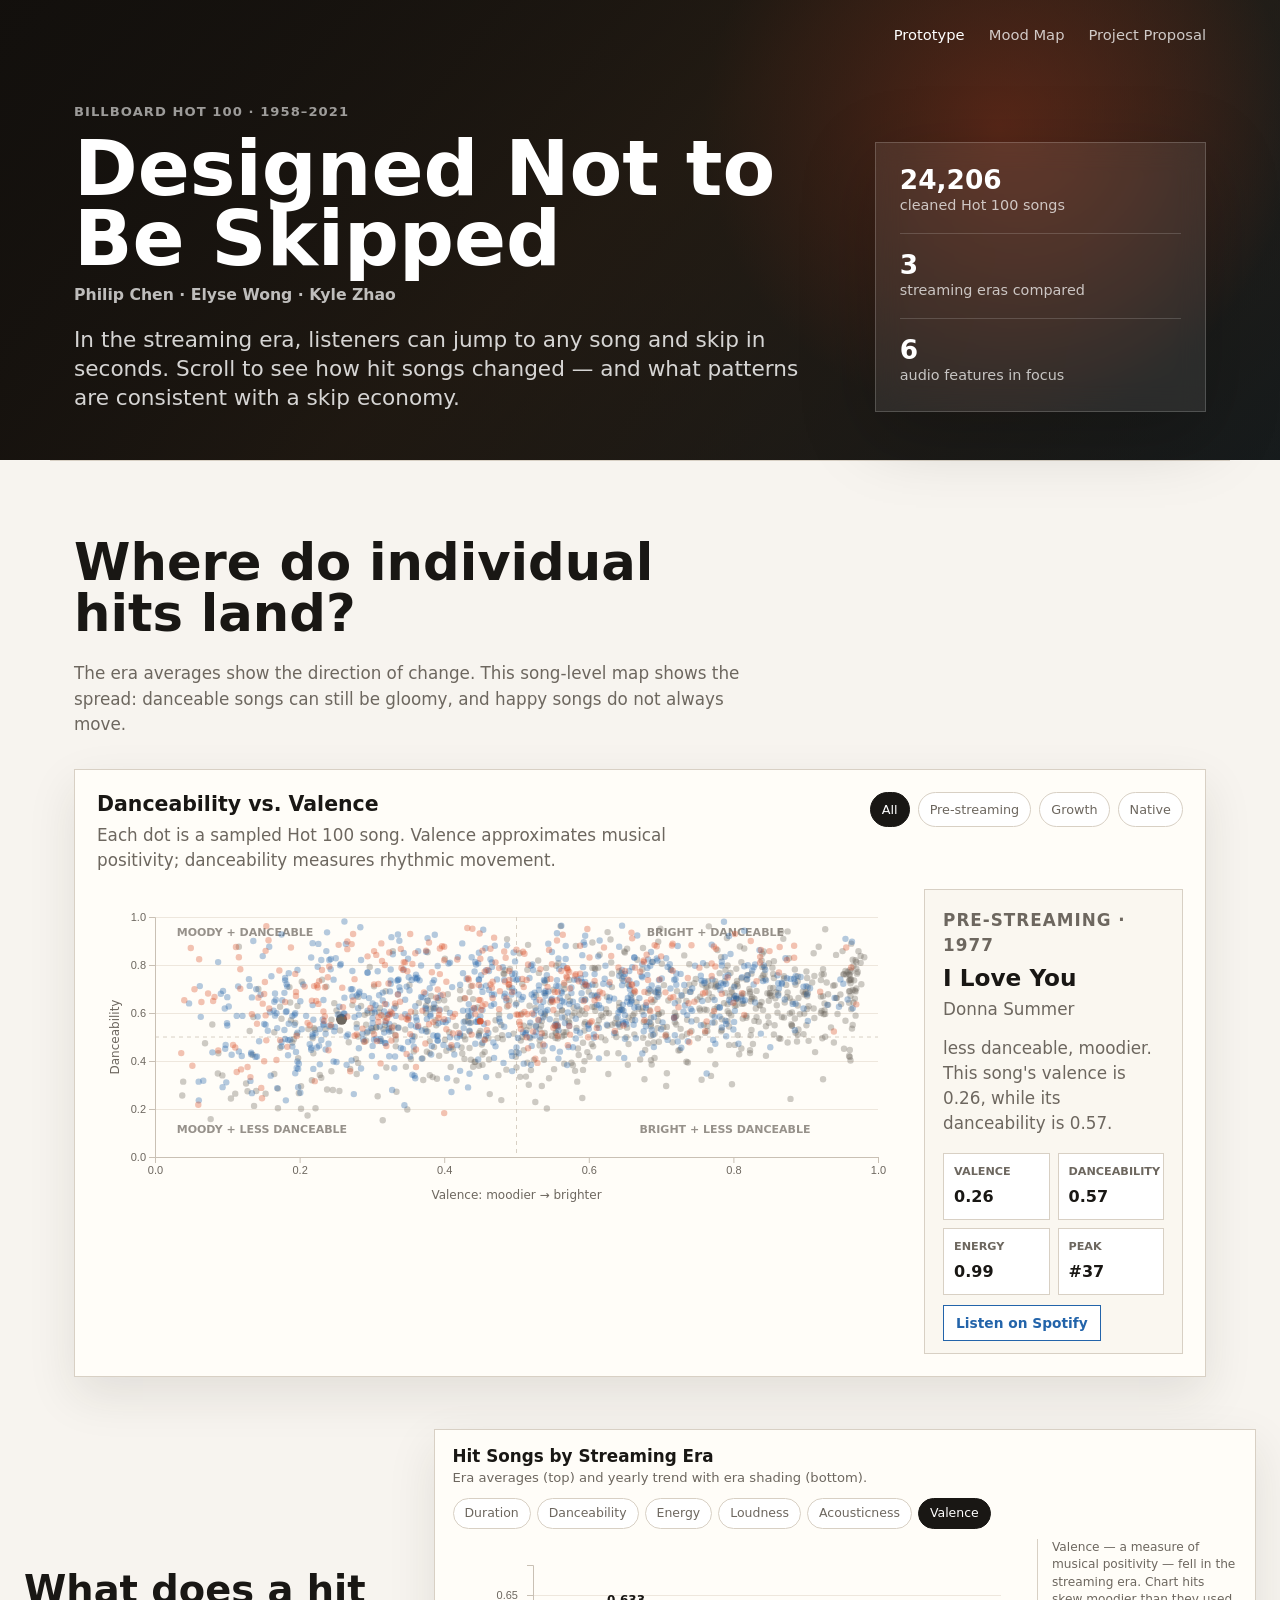
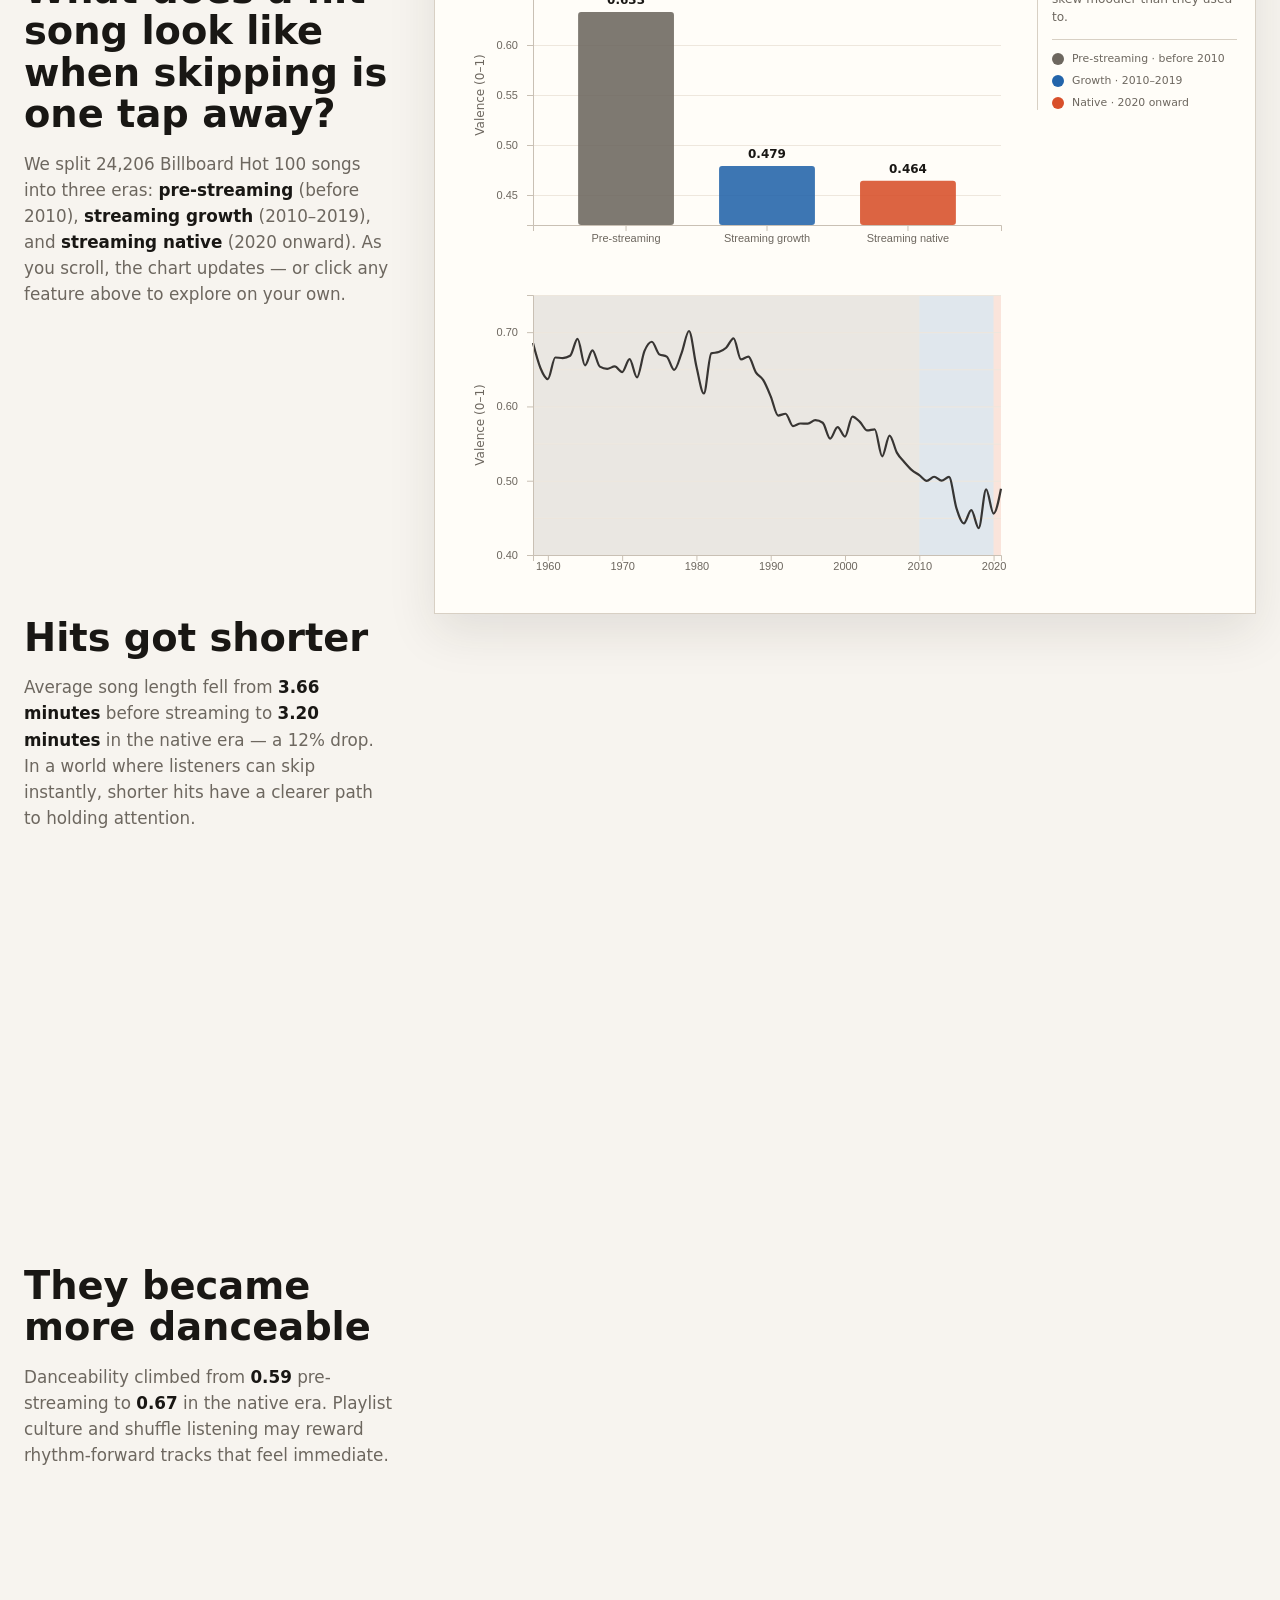
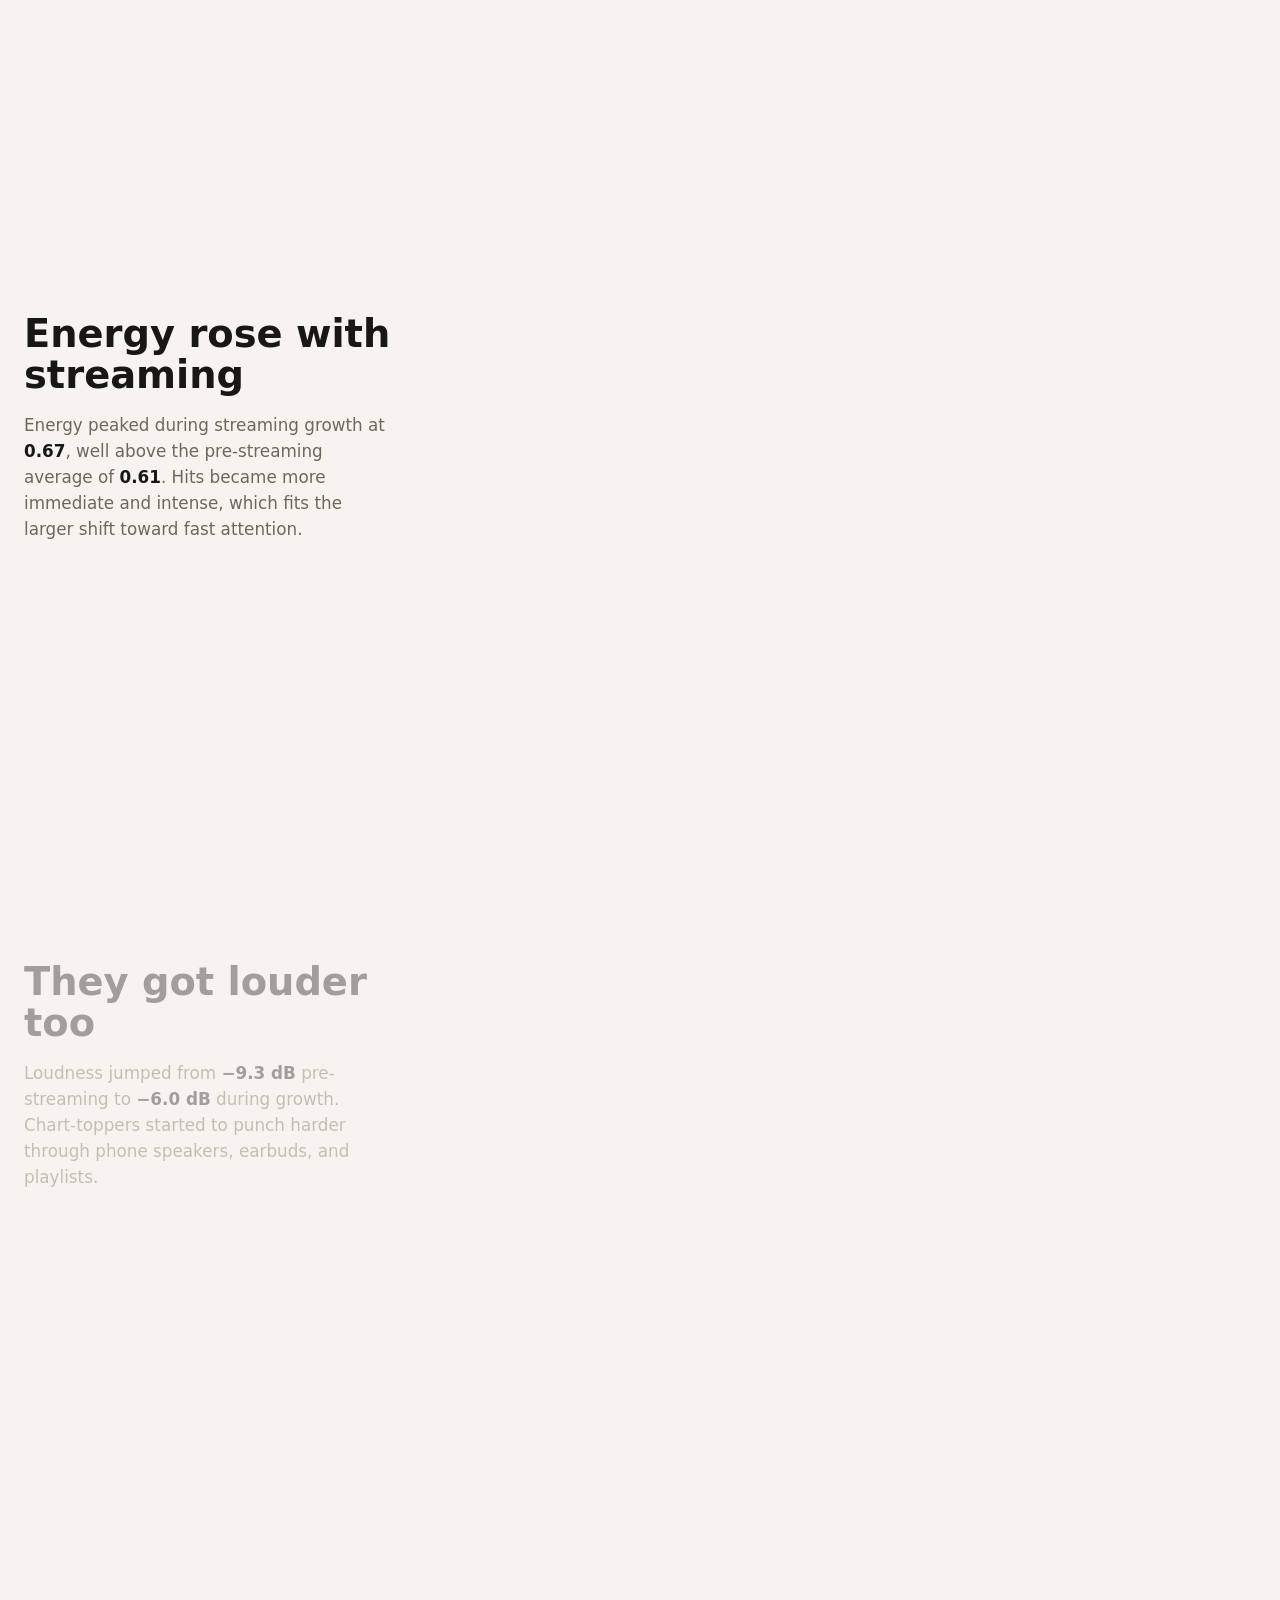
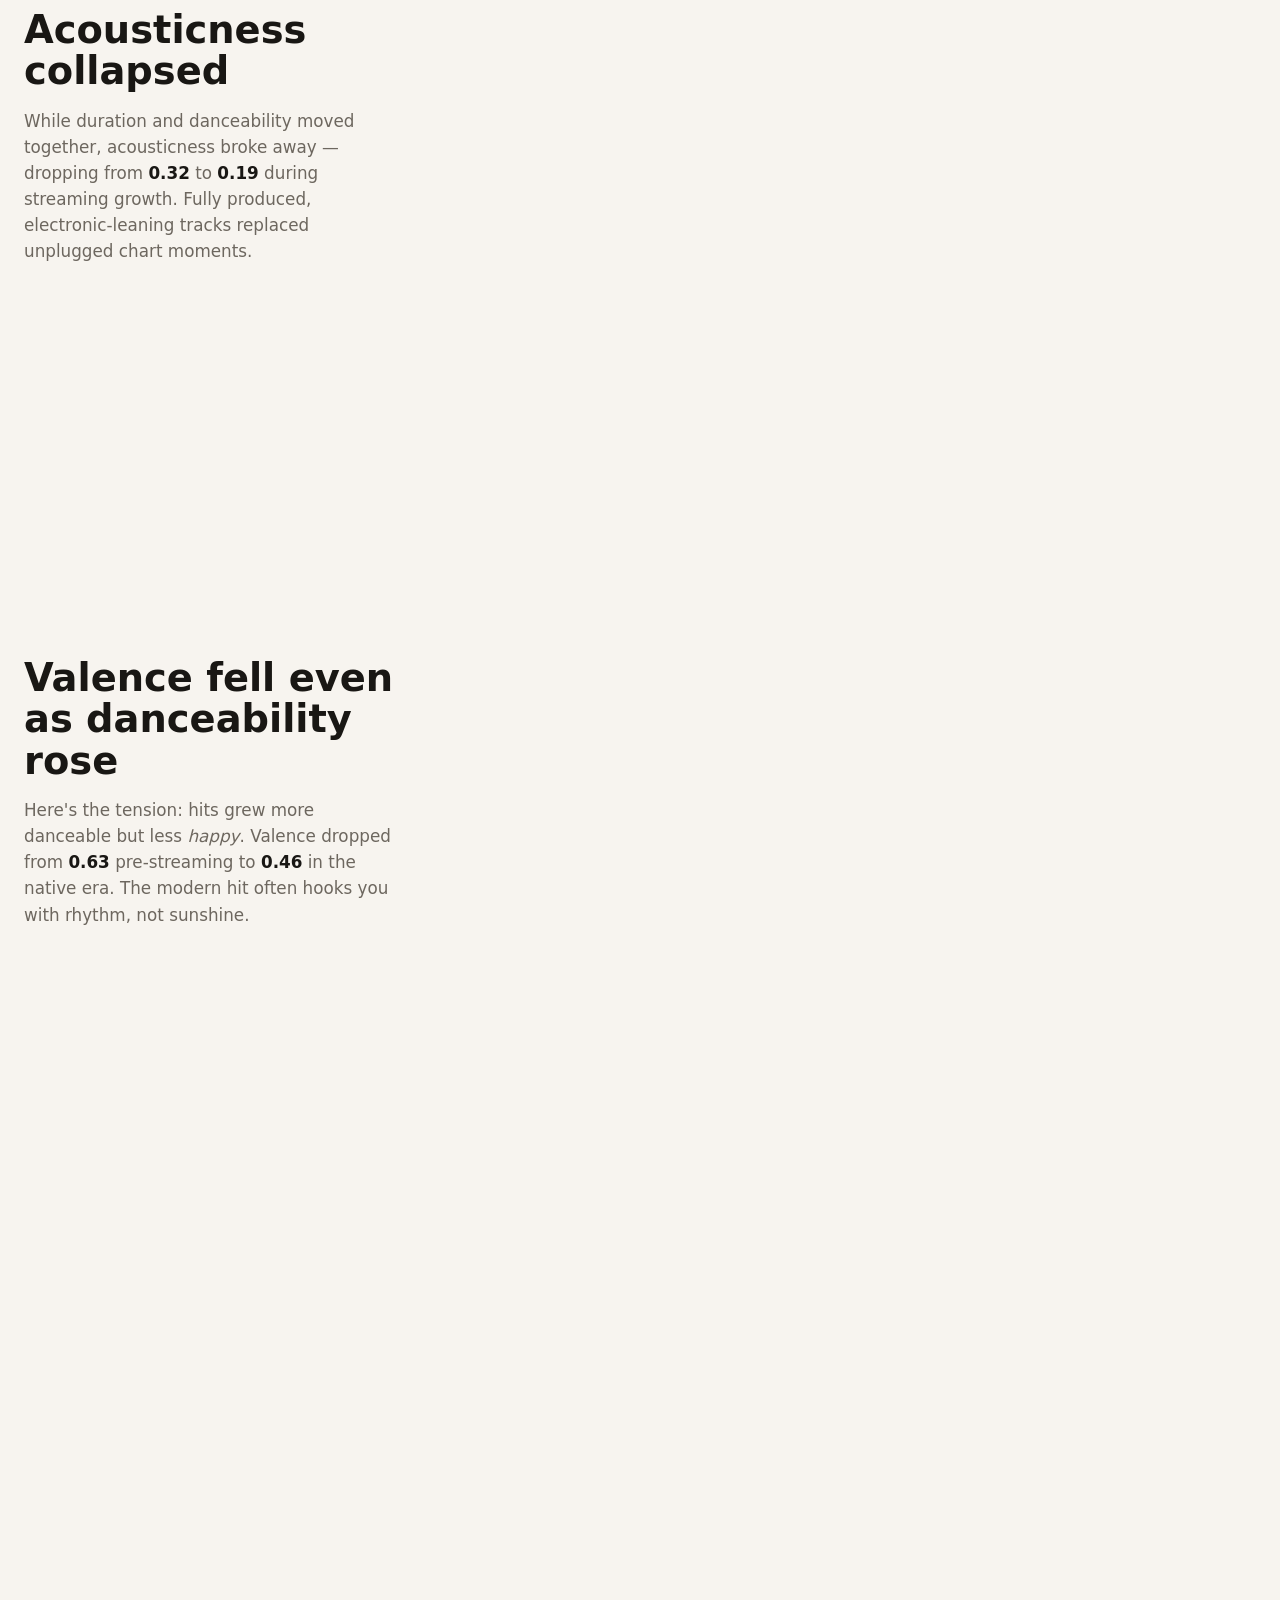
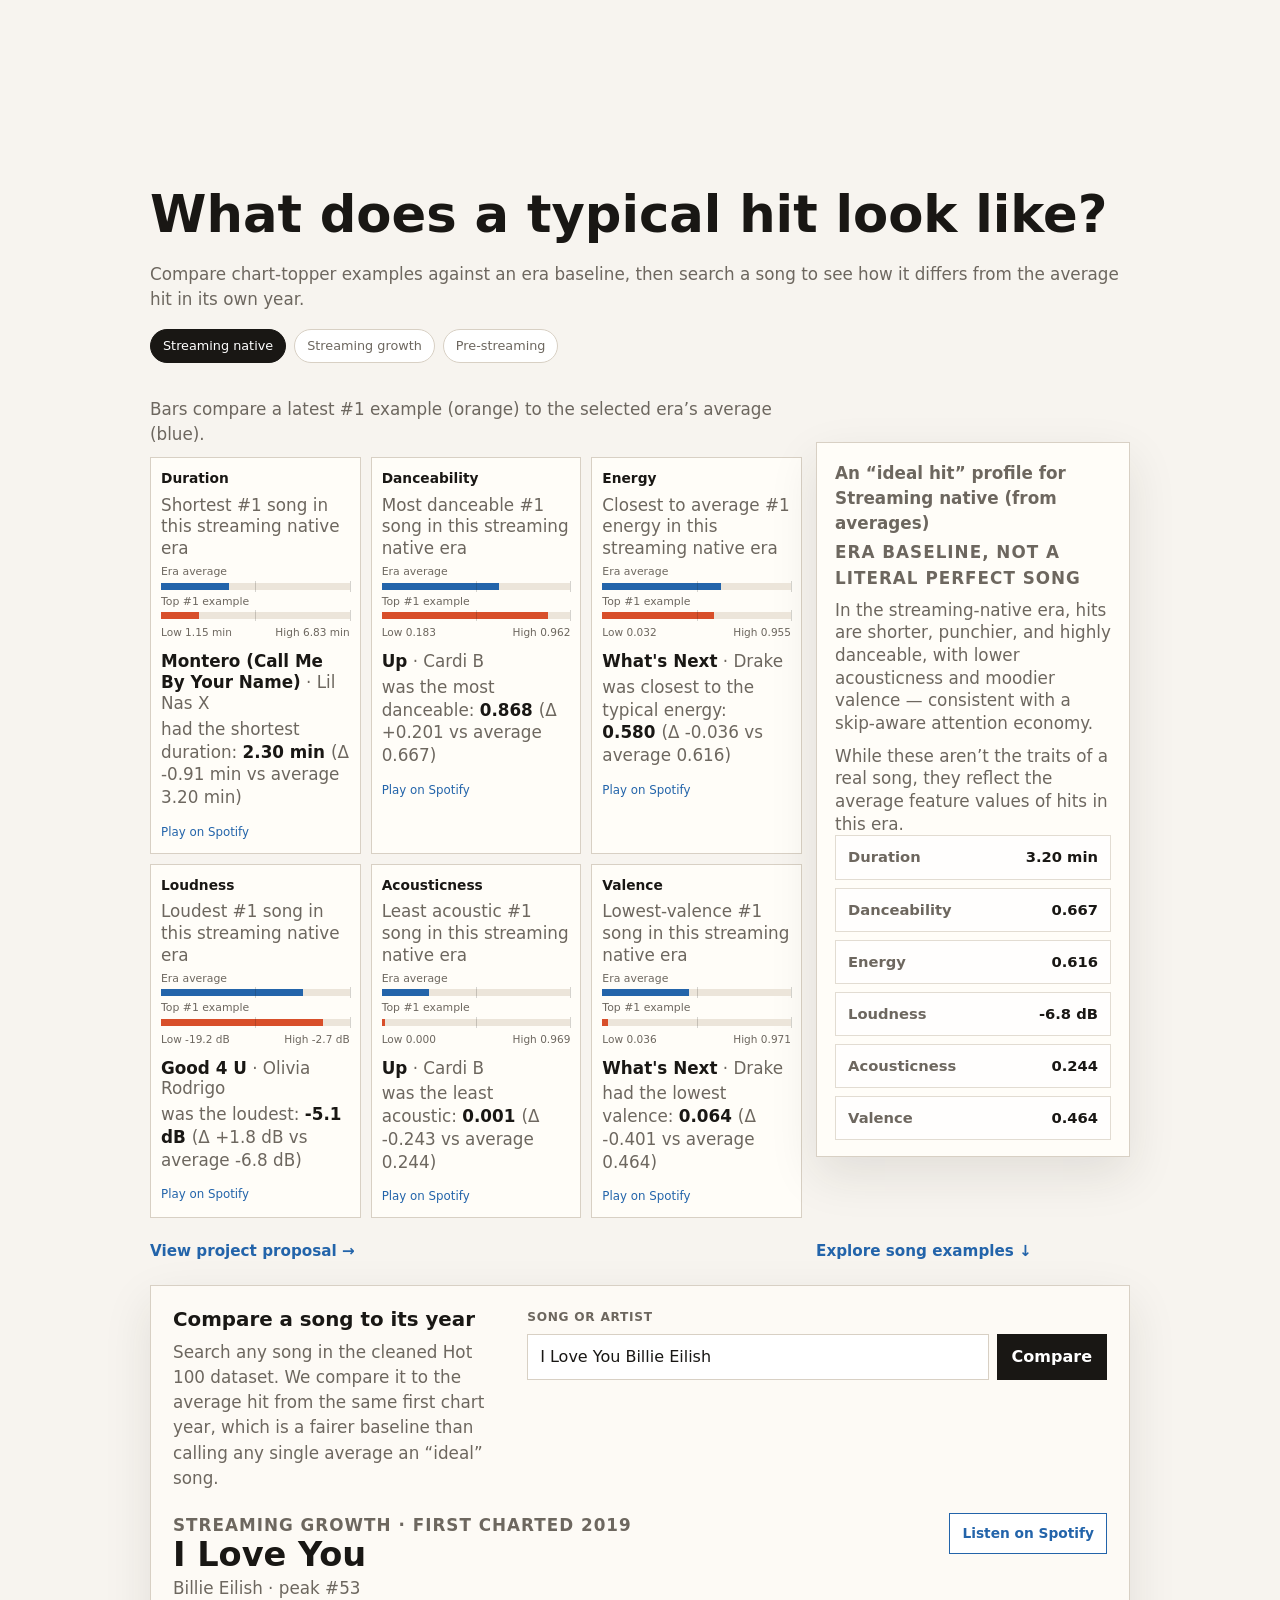
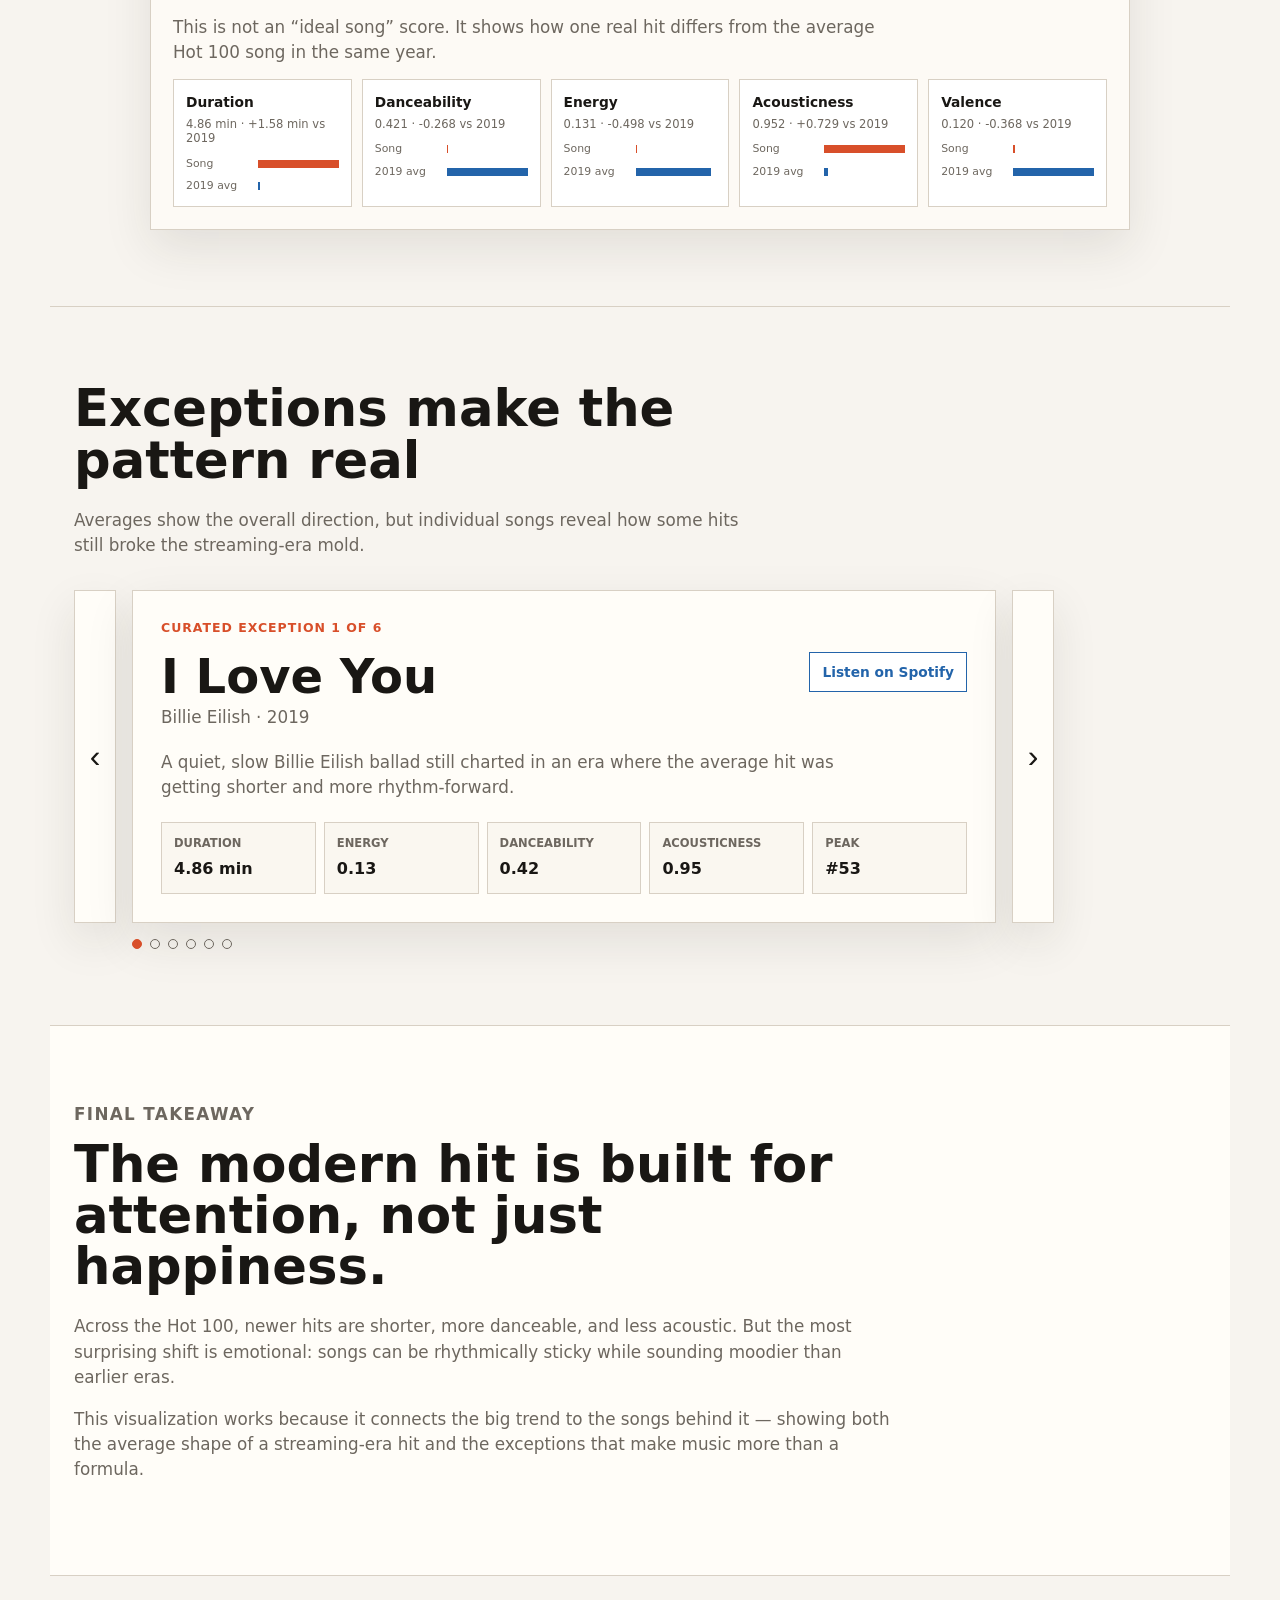
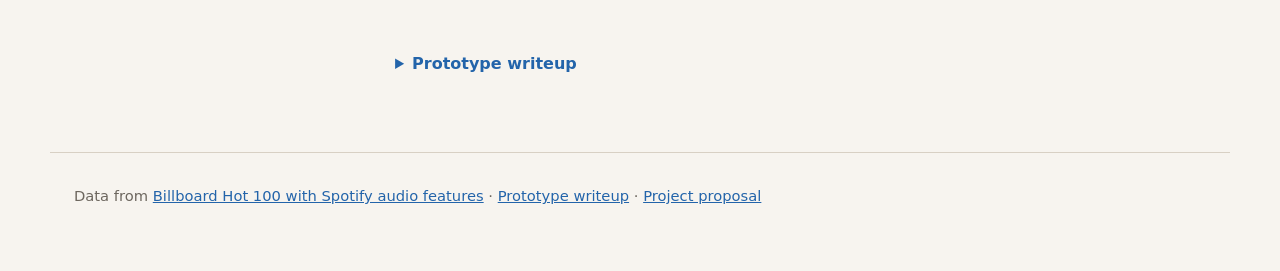
==== commit 272ad0b8: "surface mood map" ====
--- a/index.html
+++ b/index.html
@@ -11,6 +11,7 @@
     <header class="hero hero-compact">
       <nav>
         <a href="index.html" class="nav-active">Prototype</a>
+        <a href="#mood-map-section">Mood Map</a>
         <a href="proposal.html">Project Proposal</a>
       </nav>
       <section class="hero-grid hero-grid-compact">
@@ -42,6 +43,39 @@
     </header>
 
     <main>
+      <section id="mood-map-section" class="section visual-section mood-map-section">
+        <div class="section-intro">
+          <h2>Where do individual hits land?</h2>
+          <p>
+            The era averages show the direction of change. This song-level map
+            shows the spread: danceable songs can still be gloomy, and happy
+            songs do not always move.
+          </p>
+        </div>
+
+        <article class="mood-map-panel">
+          <div class="mood-map-head">
+            <div>
+              <h3>Danceability vs. Valence</h3>
+              <p>
+                Each dot is a sampled Hot 100 song. Valence approximates musical
+                positivity; danceability measures rhythmic movement.
+              </p>
+            </div>
+            <div class="mood-era-controls" role="group" aria-label="Filter mood map by era">
+              <button type="button" class="active" data-mood-era="All">All</button>
+              <button type="button" data-mood-era="Pre-streaming">Pre-streaming</button>
+              <button type="button" data-mood-era="Streaming growth">Growth</button>
+              <button type="button" data-mood-era="Streaming native">Native</button>
+            </div>
+          </div>
+          <div class="mood-map-layout">
+            <div id="mood-map" class="chart mood-map-chart"></div>
+            <aside id="mood-detail" class="mood-detail" aria-live="polite"></aside>
+          </div>
+        </article>
+      </section>
+
       <section class="scrolly" id="story">
         <div class="scrolly-steps">
           <article class="step step-intro" data-feature="duration_min">
@@ -181,39 +215,6 @@
             </article>
           </div>
         </div>
-      </section>
-
-      <section id="mood-map-section" class="section visual-section mood-map-section">
-        <div class="section-intro">
-          <h2>Where do individual hits land?</h2>
-          <p>
-            The era averages show the direction of change. This song-level map
-            shows the spread: danceable songs can still be gloomy, and happy
-            songs do not always move.
-          </p>
-        </div>
-
-        <article class="mood-map-panel">
-          <div class="mood-map-head">
-            <div>
-              <h3>Danceability vs. Valence</h3>
-              <p>
-                Each dot is a sampled Hot 100 song. Valence approximates musical
-                positivity; danceability measures rhythmic movement.
-              </p>
-            </div>
-            <div class="mood-era-controls" role="group" aria-label="Filter mood map by era">
-              <button type="button" class="active" data-mood-era="All">All</button>
-              <button type="button" data-mood-era="Pre-streaming">Pre-streaming</button>
-              <button type="button" data-mood-era="Streaming growth">Growth</button>
-              <button type="button" data-mood-era="Streaming native">Native</button>
-            </div>
-          </div>
-          <div class="mood-map-layout">
-            <div id="mood-map" class="chart mood-map-chart"></div>
-            <aside id="mood-detail" class="mood-detail" aria-live="polite"></aside>
-          </div>
-        </article>
       </section>
 
       <section class="section profile-section" id="native-profile-section">
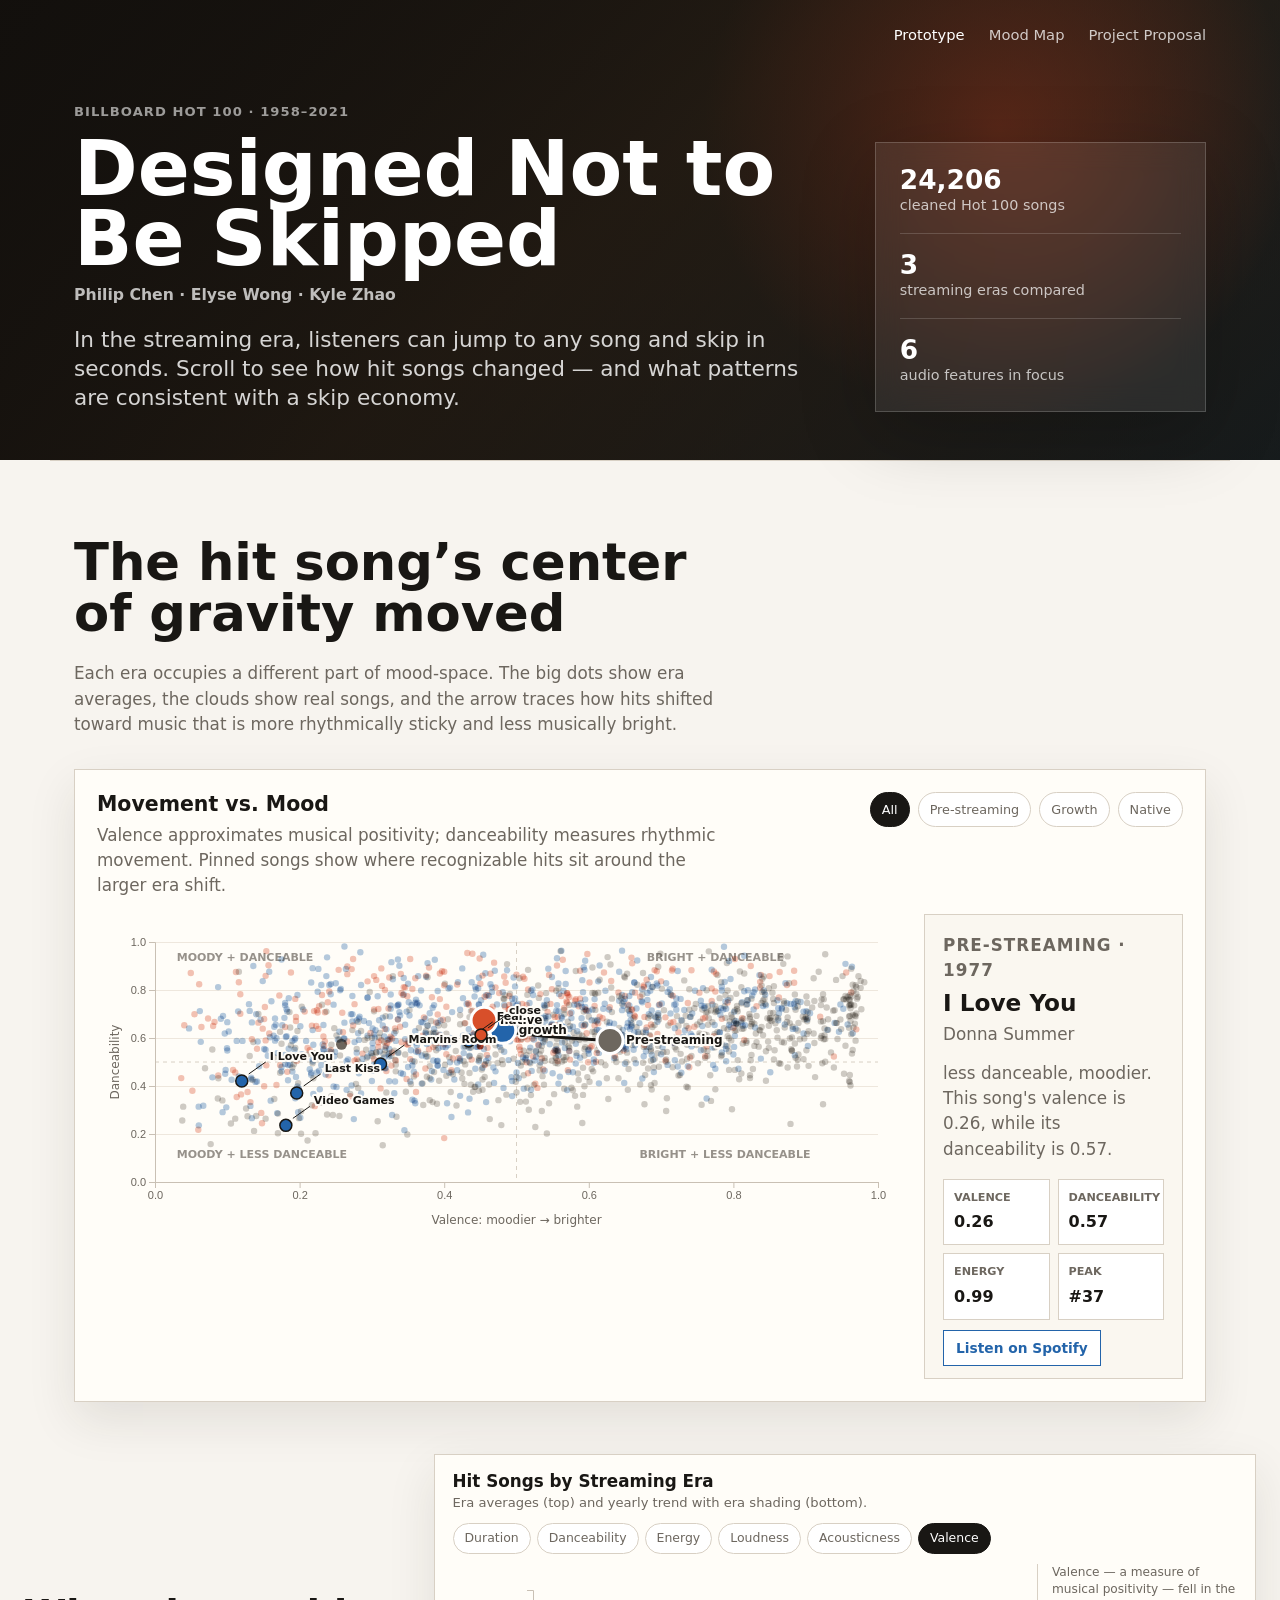
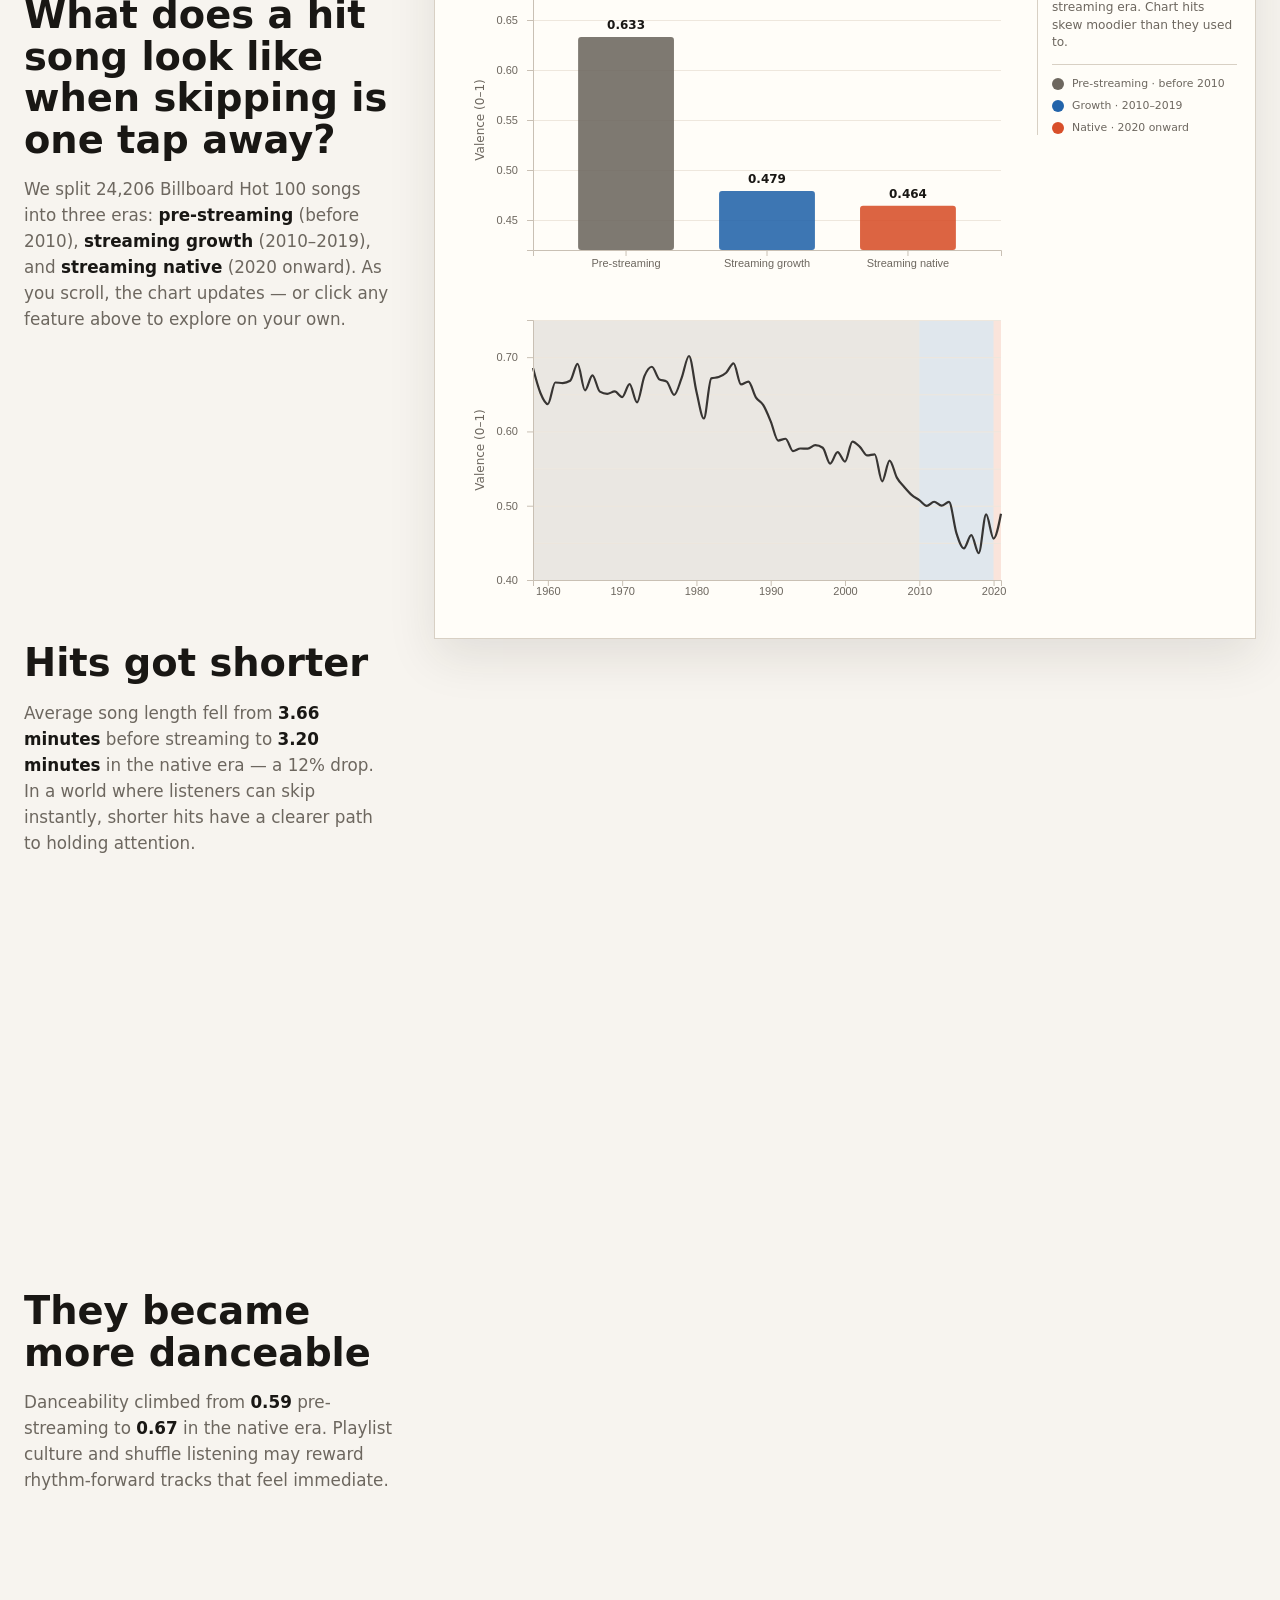
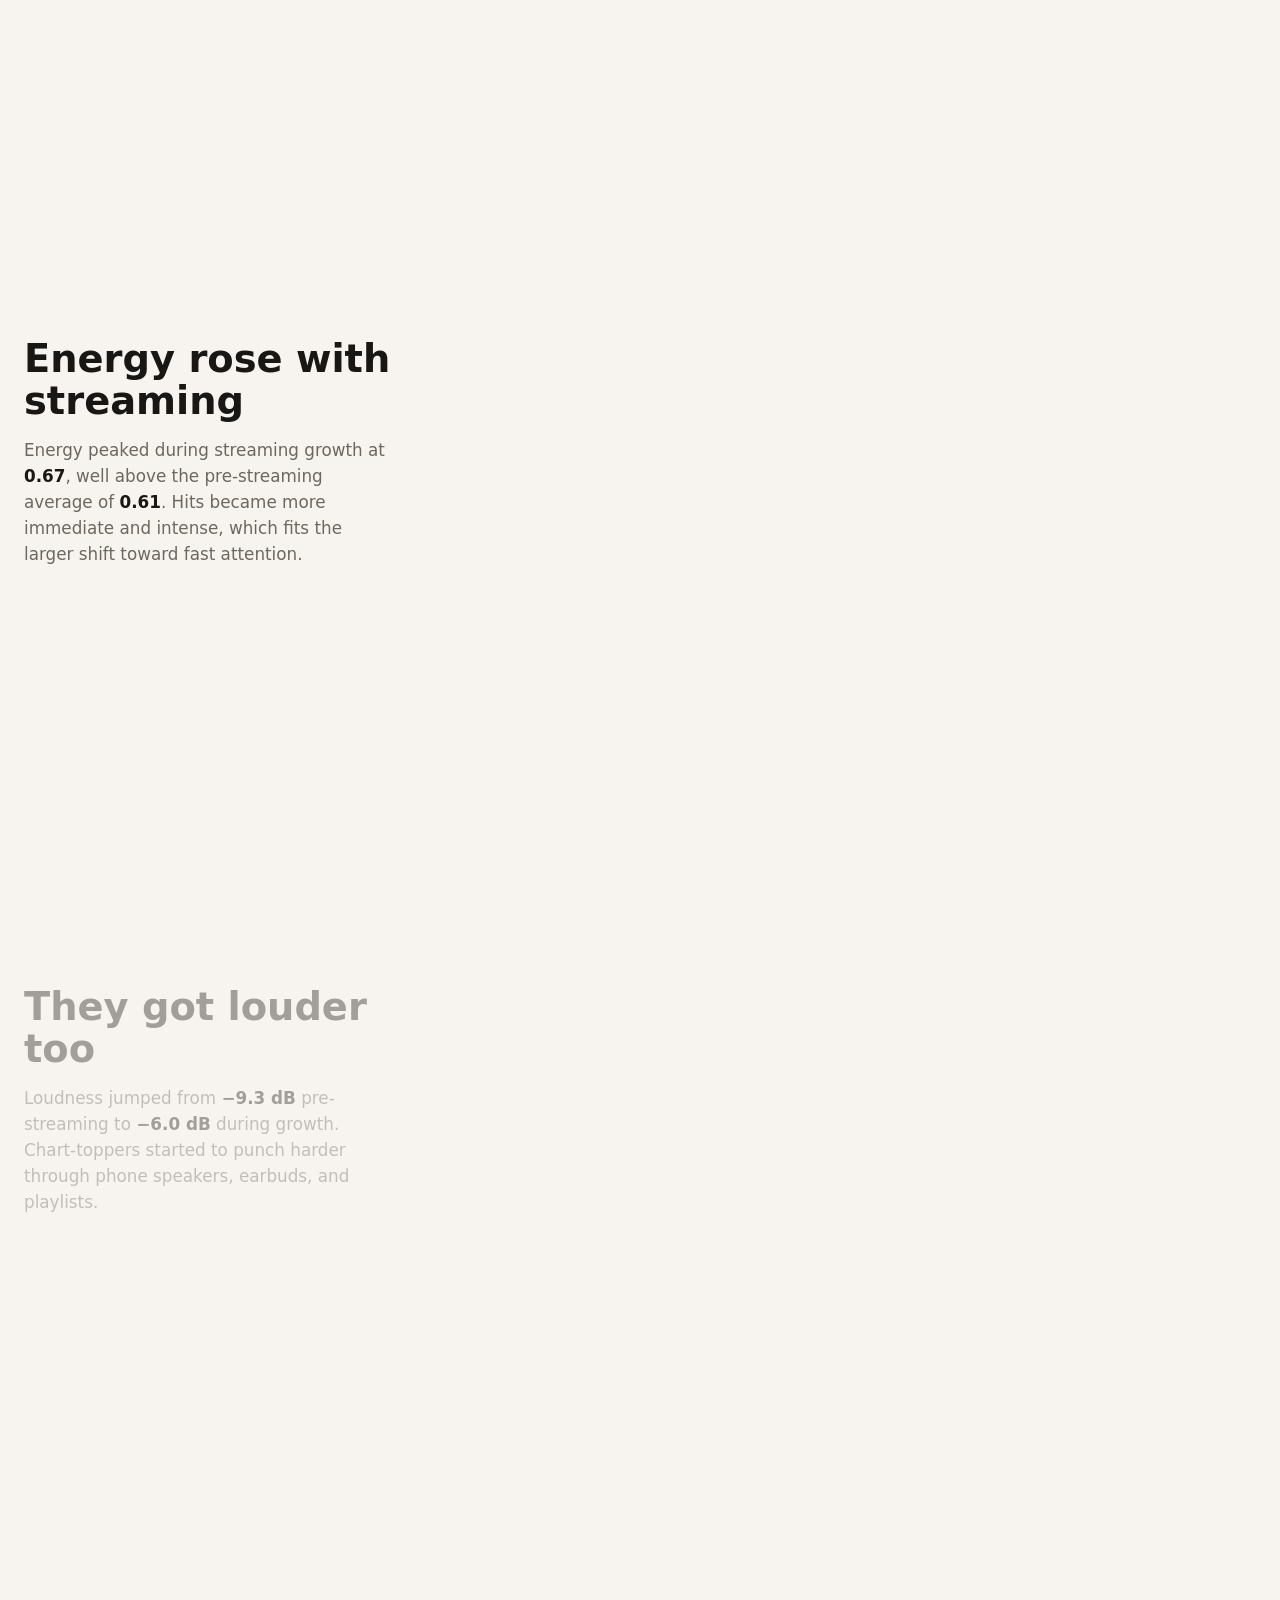
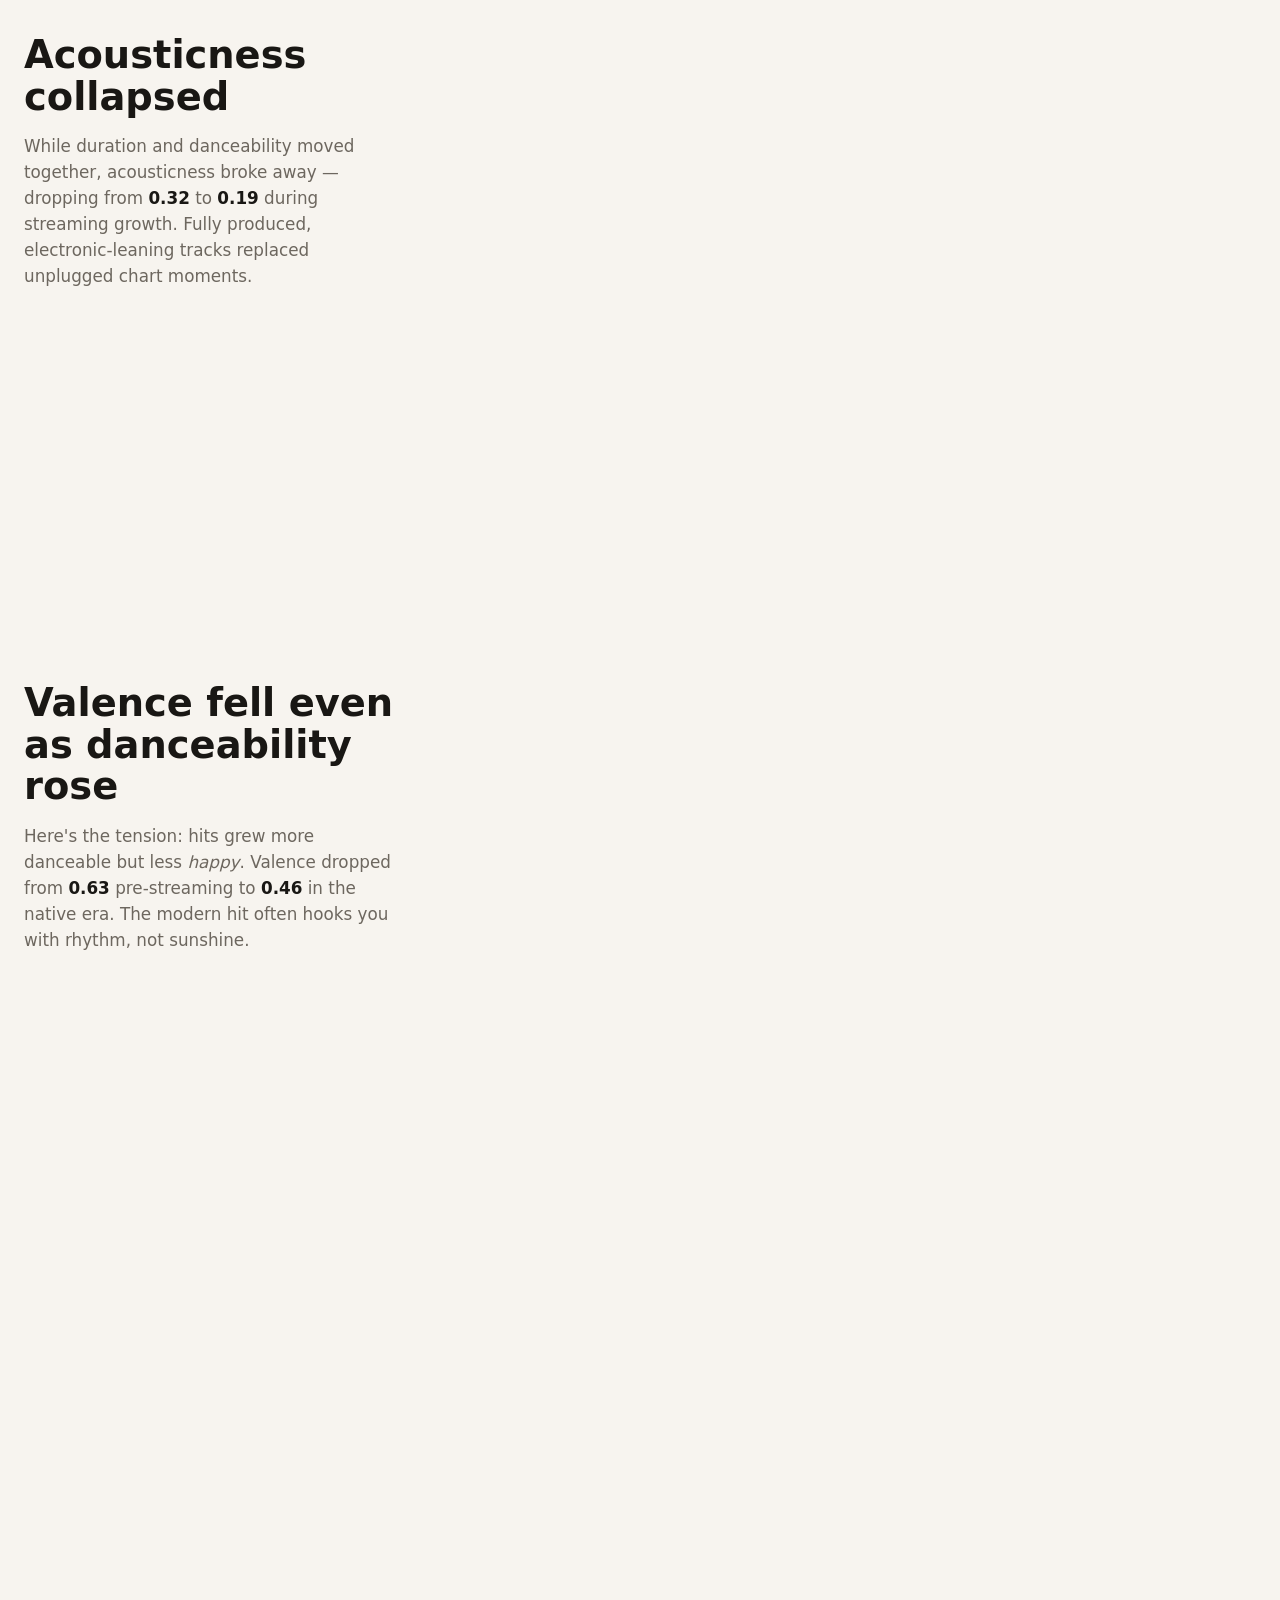
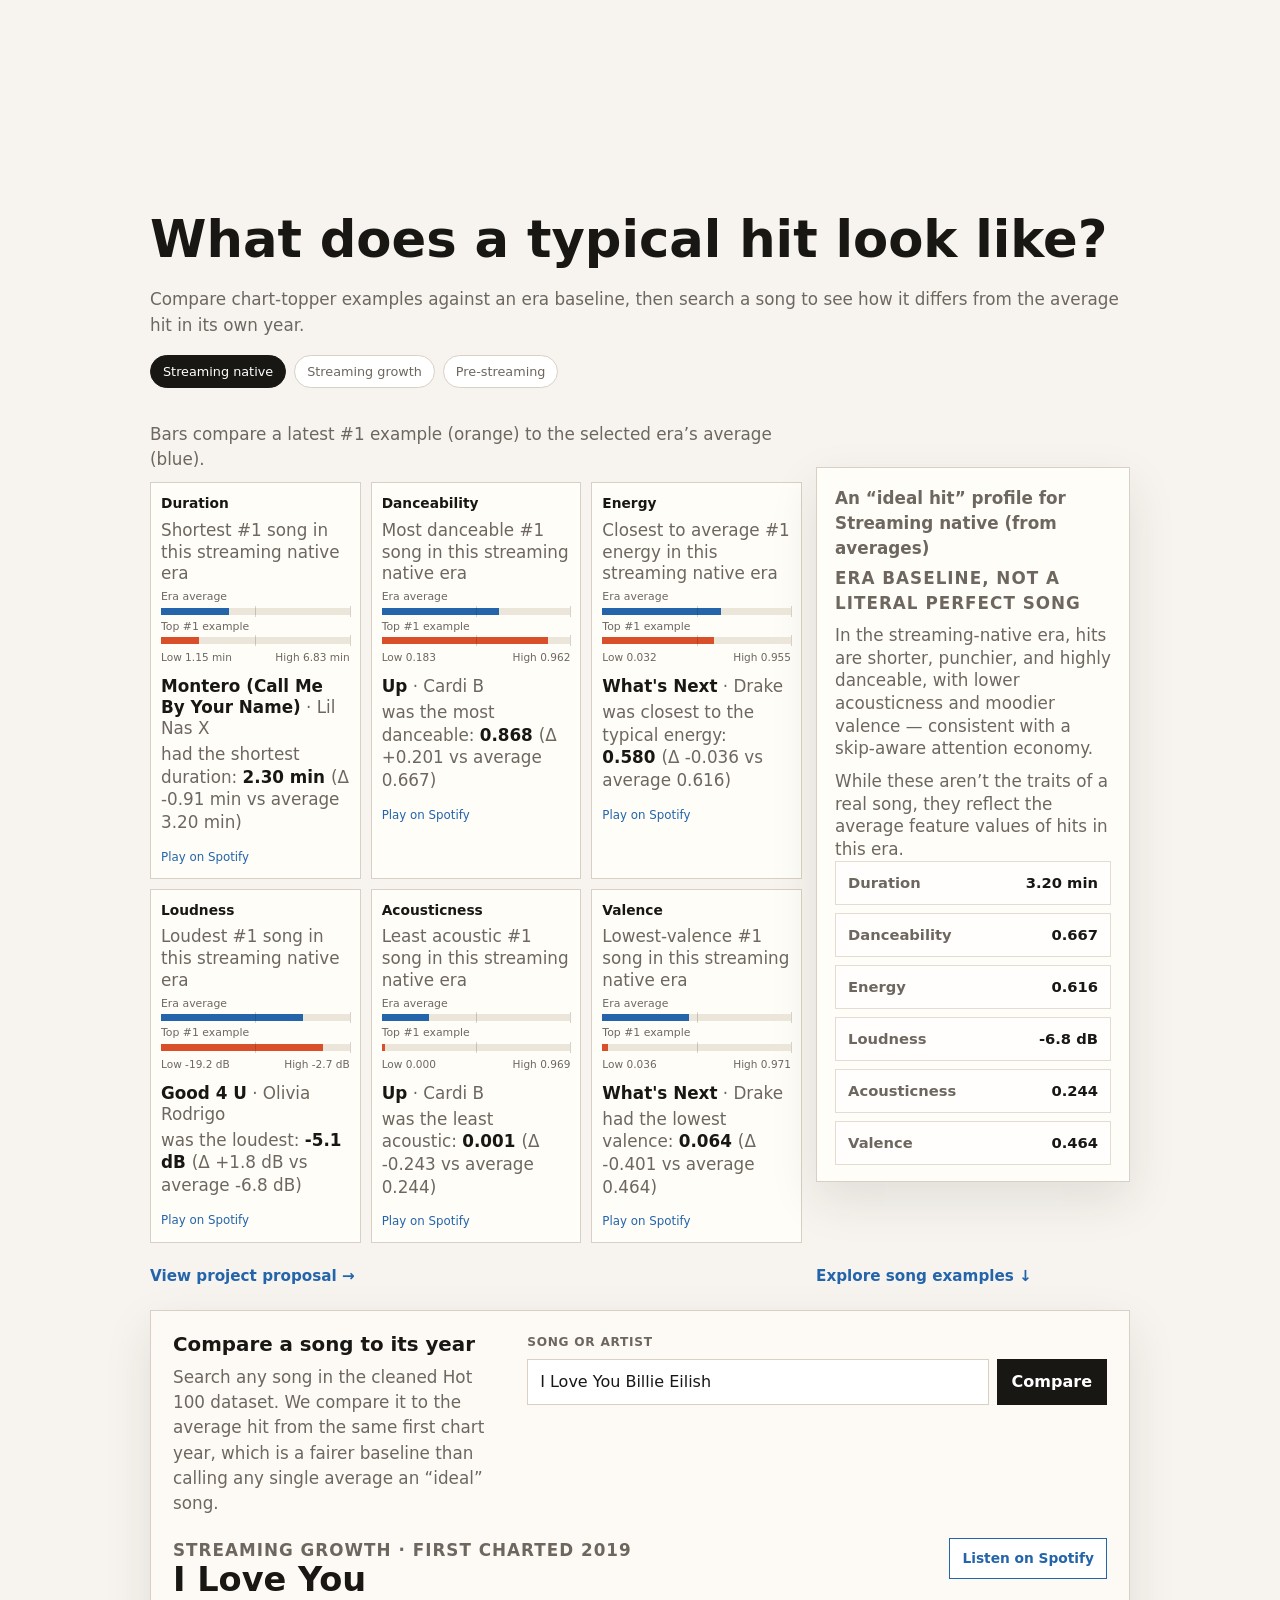
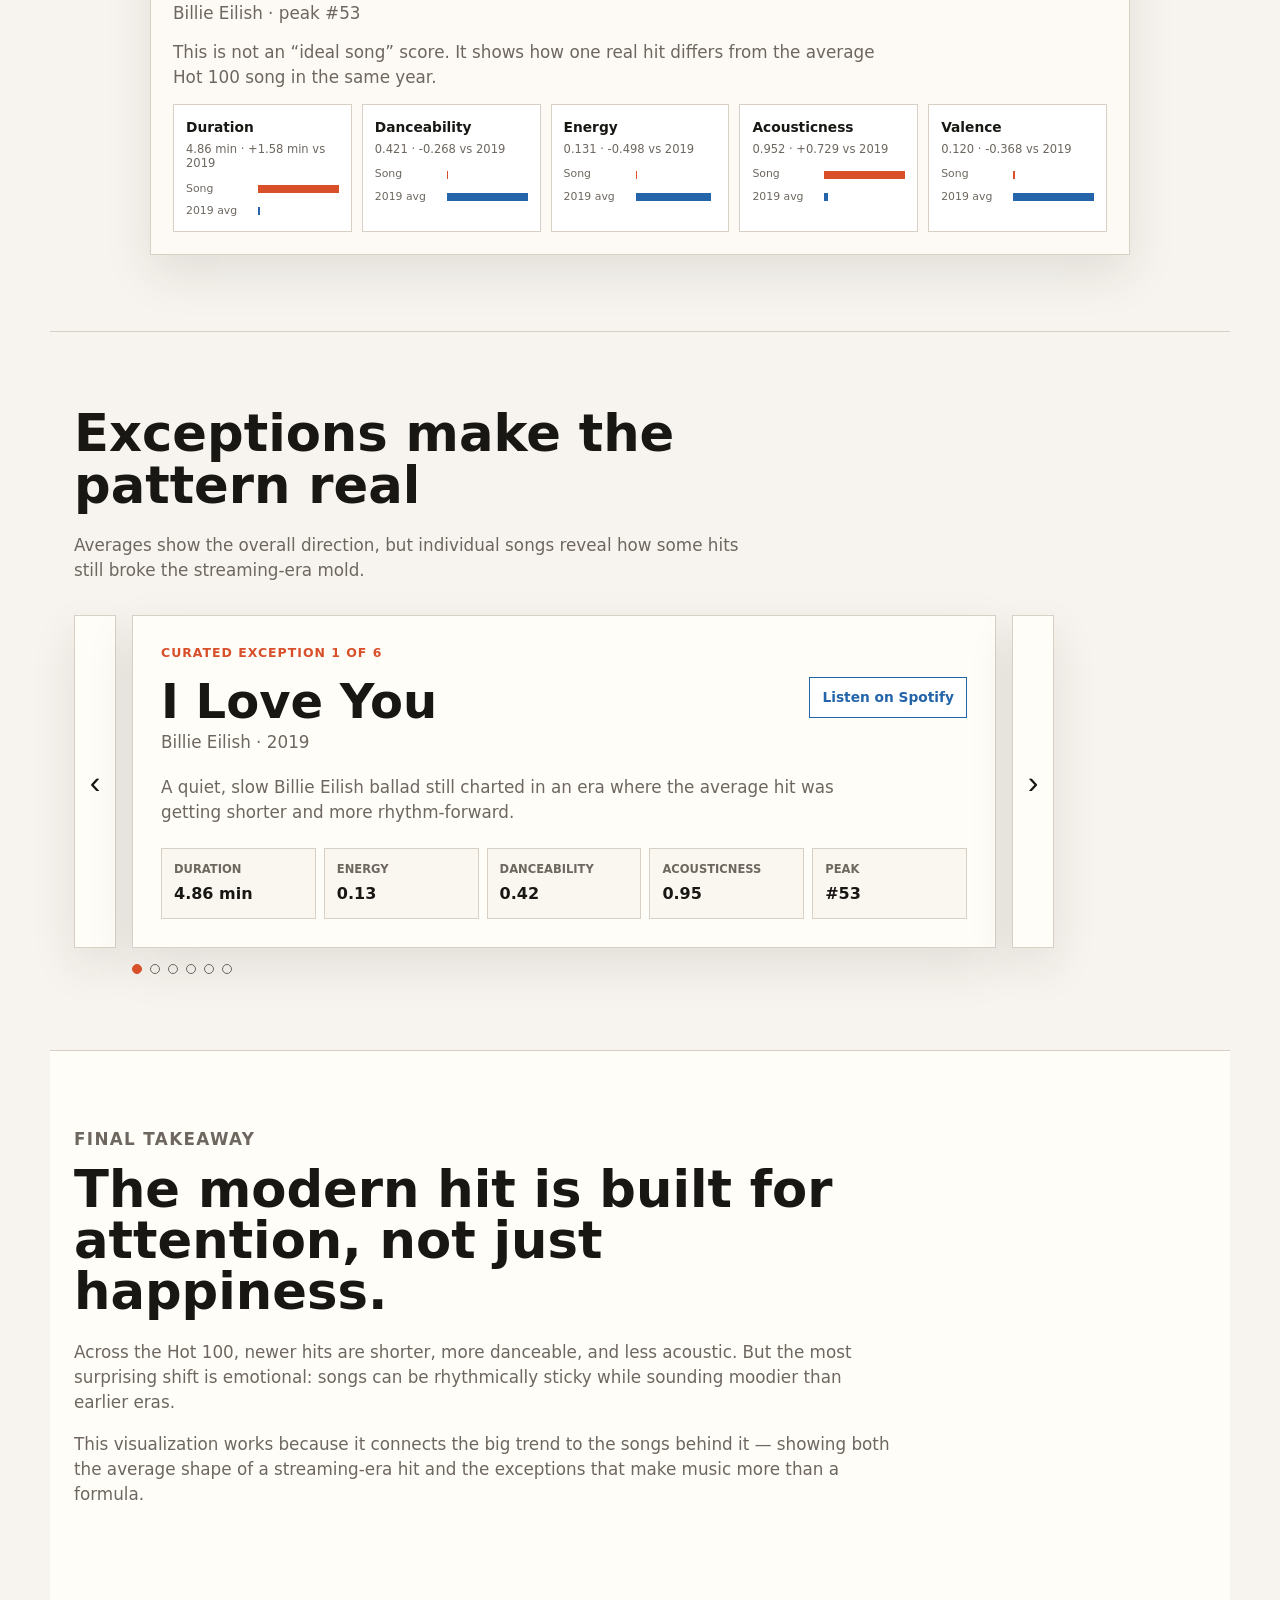
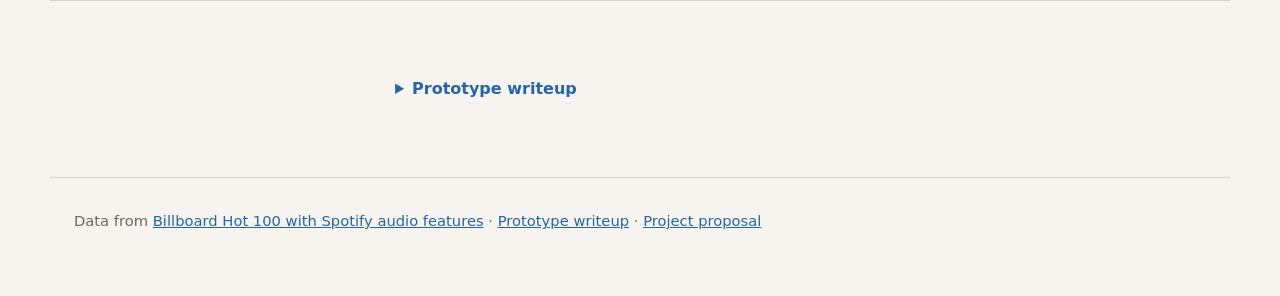
==== commit 399d099c: "upgrade mood map story" ====
--- a/index.html
+++ b/index.html
@@ -45,21 +45,23 @@
     <main>
       <section id="mood-map-section" class="section visual-section mood-map-section">
         <div class="section-intro">
-          <h2>Where do individual hits land?</h2>
-          <p>
-            The era averages show the direction of change. This song-level map
-            shows the spread: danceable songs can still be gloomy, and happy
-            songs do not always move.
+          <h2>The hit song’s center of gravity moved</h2>
+          <p>
+            Each era occupies a different part of mood-space. The big dots show
+            era averages, the clouds show real songs, and the arrow traces how
+            hits shifted toward music that is more rhythmically sticky and less
+            musically bright.
           </p>
         </div>
 
         <article class="mood-map-panel">
           <div class="mood-map-head">
             <div>
-              <h3>Danceability vs. Valence</h3>
+              <h3>Movement vs. Mood</h3>
               <p>
-                Each dot is a sampled Hot 100 song. Valence approximates musical
-                positivity; danceability measures rhythmic movement.
+                Valence approximates musical positivity; danceability measures
+                rhythmic movement. Pinned songs show where recognizable hits sit
+                around the larger era shift.
               </p>
             </div>
             <div class="mood-era-controls" role="group" aria-label="Filter mood map by era">
--- a/style.css
+++ b/style.css
@@ -607,6 +607,38 @@
   text-transform: uppercase;
 }
 
+.mood-dot {
+  mix-blend-mode: multiply;
+}
+
+.mood-shift-arrow {
+  filter: drop-shadow(0 2px 2px rgba(25, 23, 20, 0.18));
+}
+
+.mood-centroid-label {
+  fill: var(--ink);
+  font-size: 12px;
+  font-weight: 900;
+  paint-order: stroke;
+  stroke: var(--panel);
+  stroke-width: 4px;
+  stroke-linejoin: round;
+}
+
+.mood-pin {
+  cursor: pointer;
+}
+
+.mood-pin-label {
+  fill: var(--ink);
+  font-size: 11px;
+  font-weight: 900;
+  paint-order: stroke;
+  stroke: var(--panel);
+  stroke-width: 4px;
+  stroke-linejoin: round;
+}
+
 .mood-detail {
   padding: 18px;
   border: 1px solid var(--line);
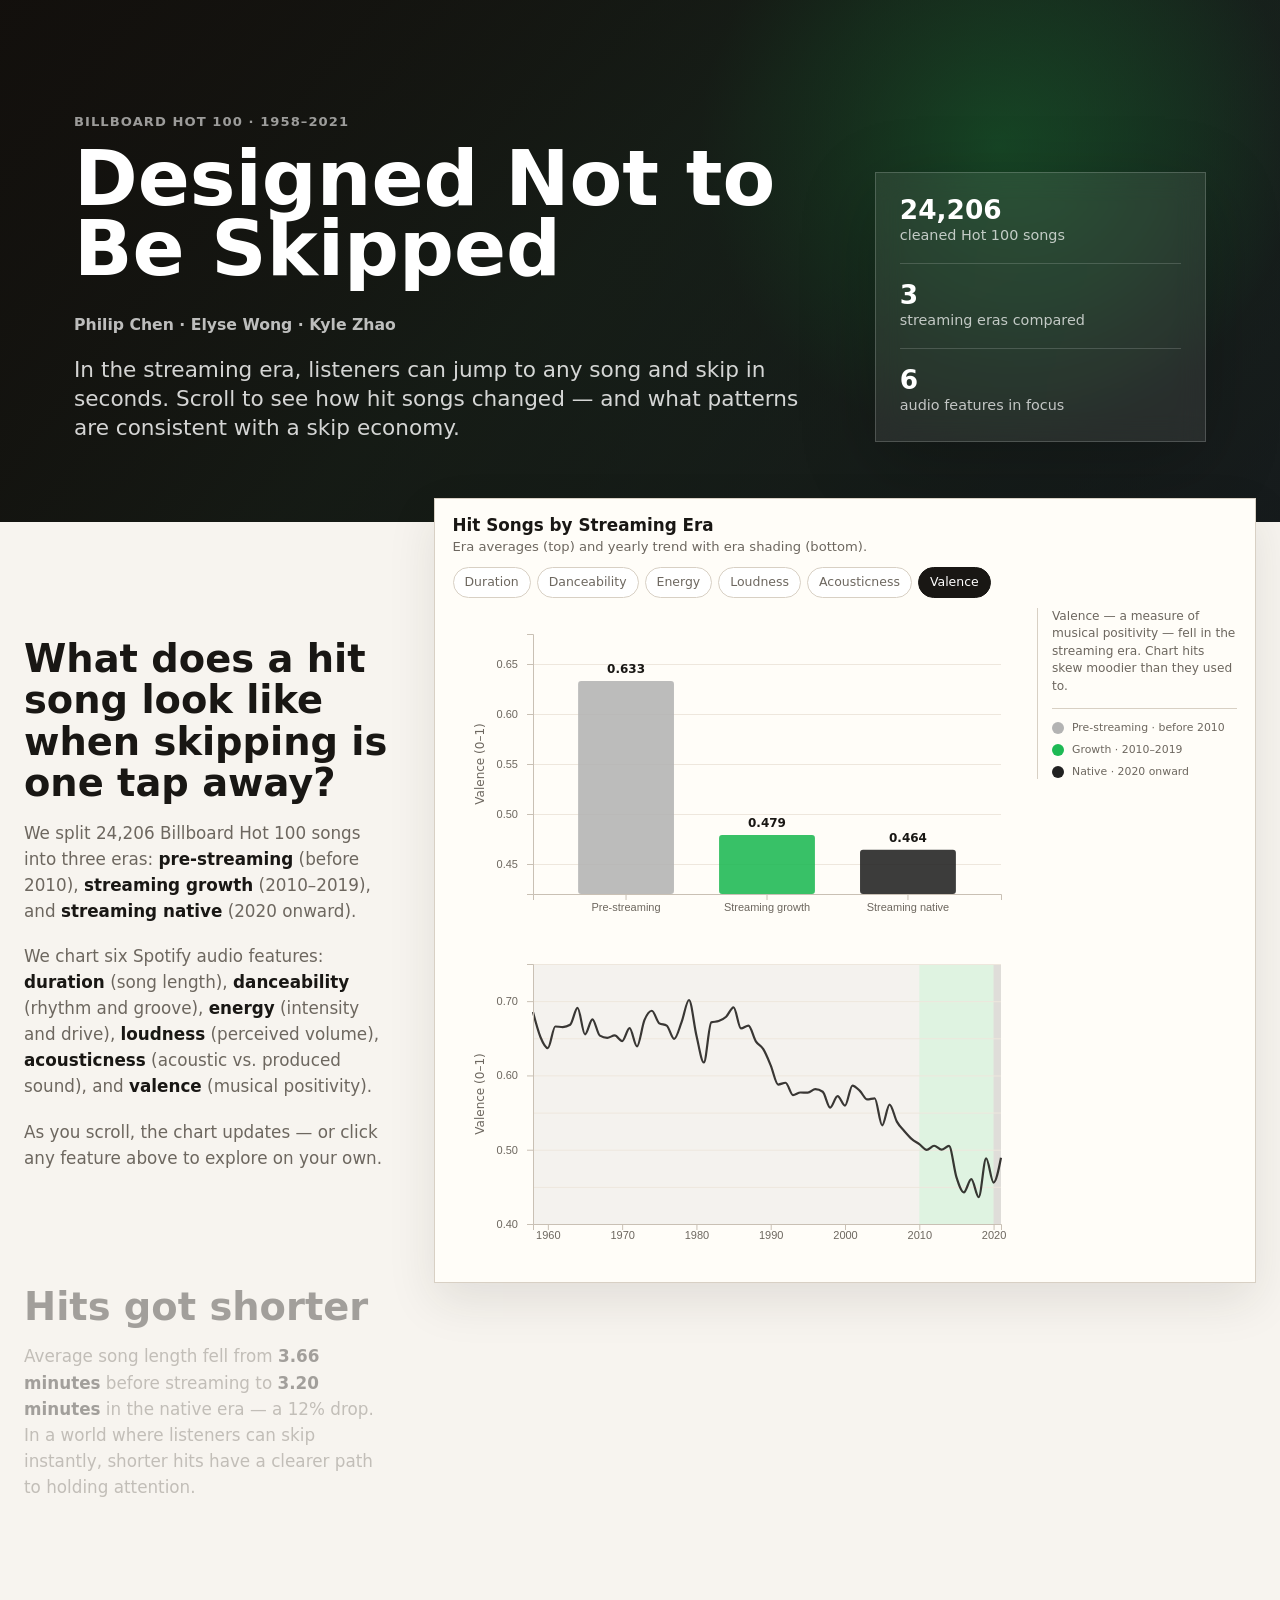
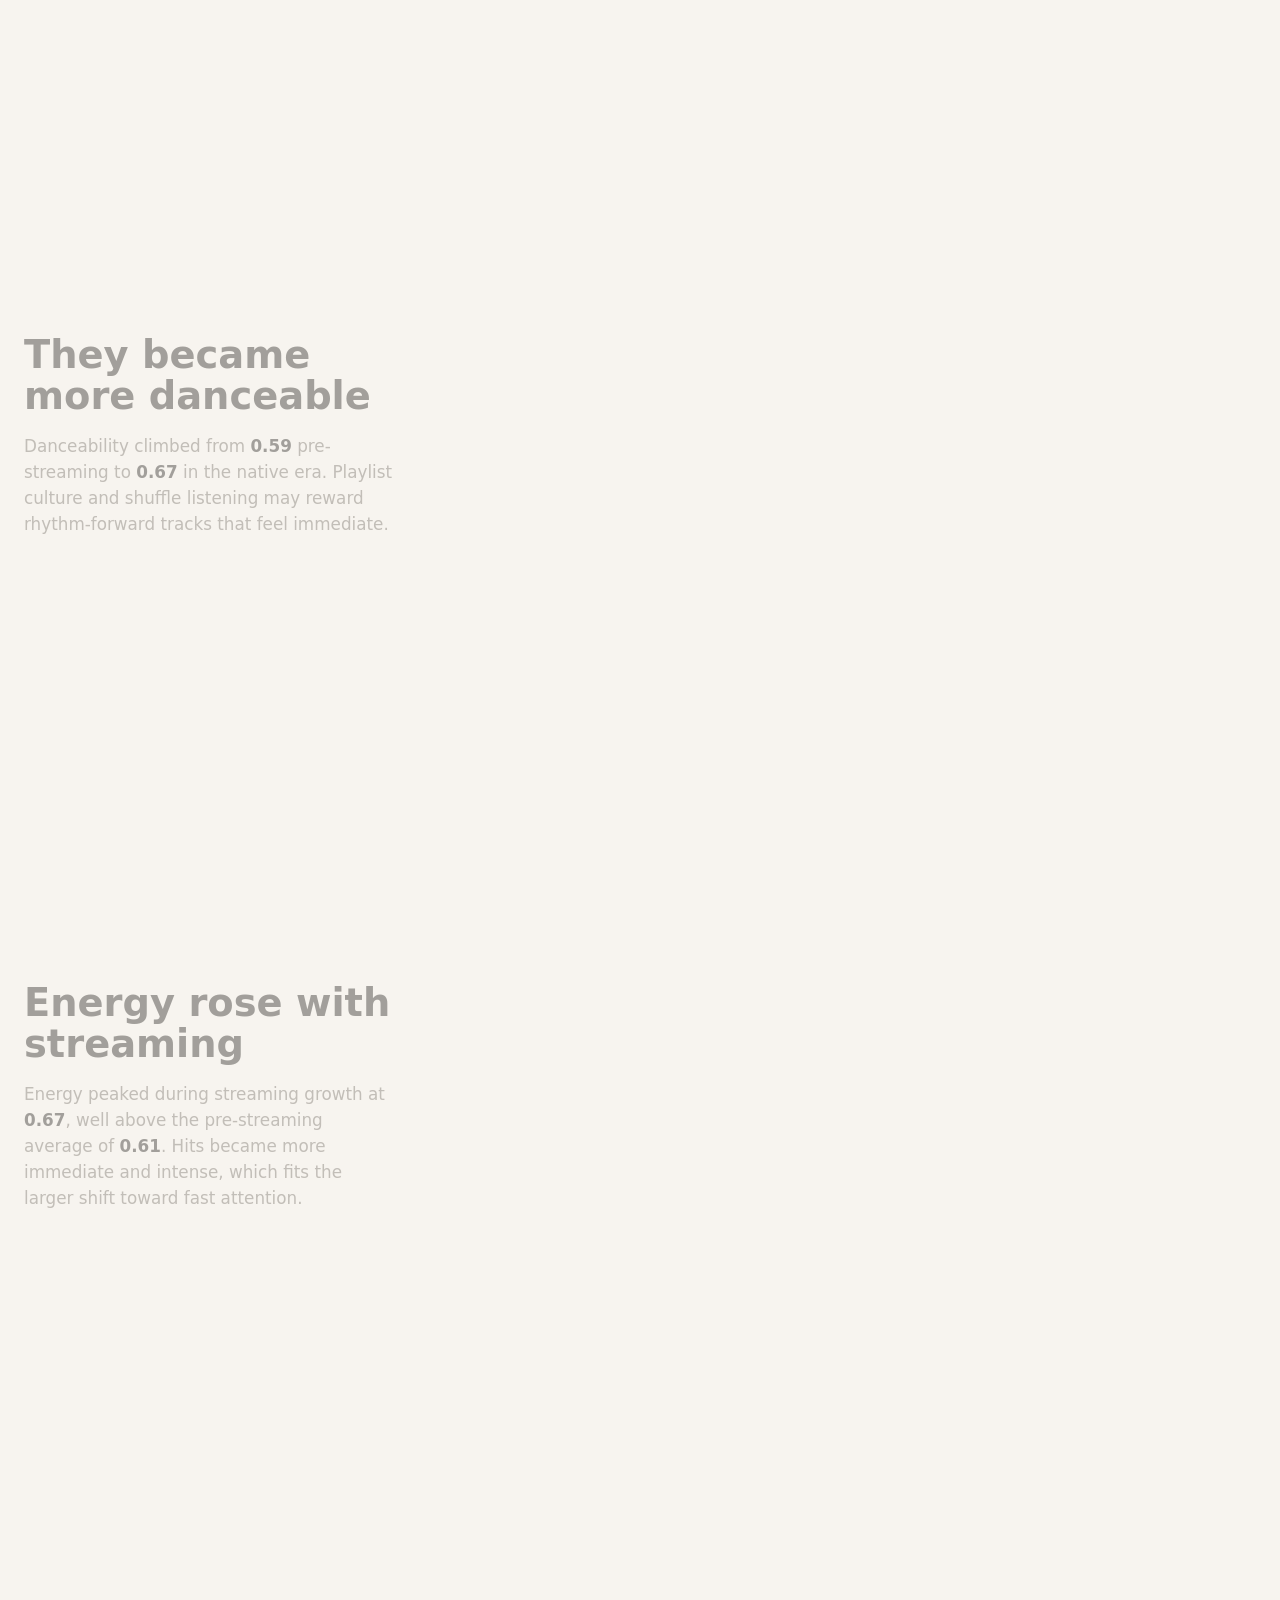
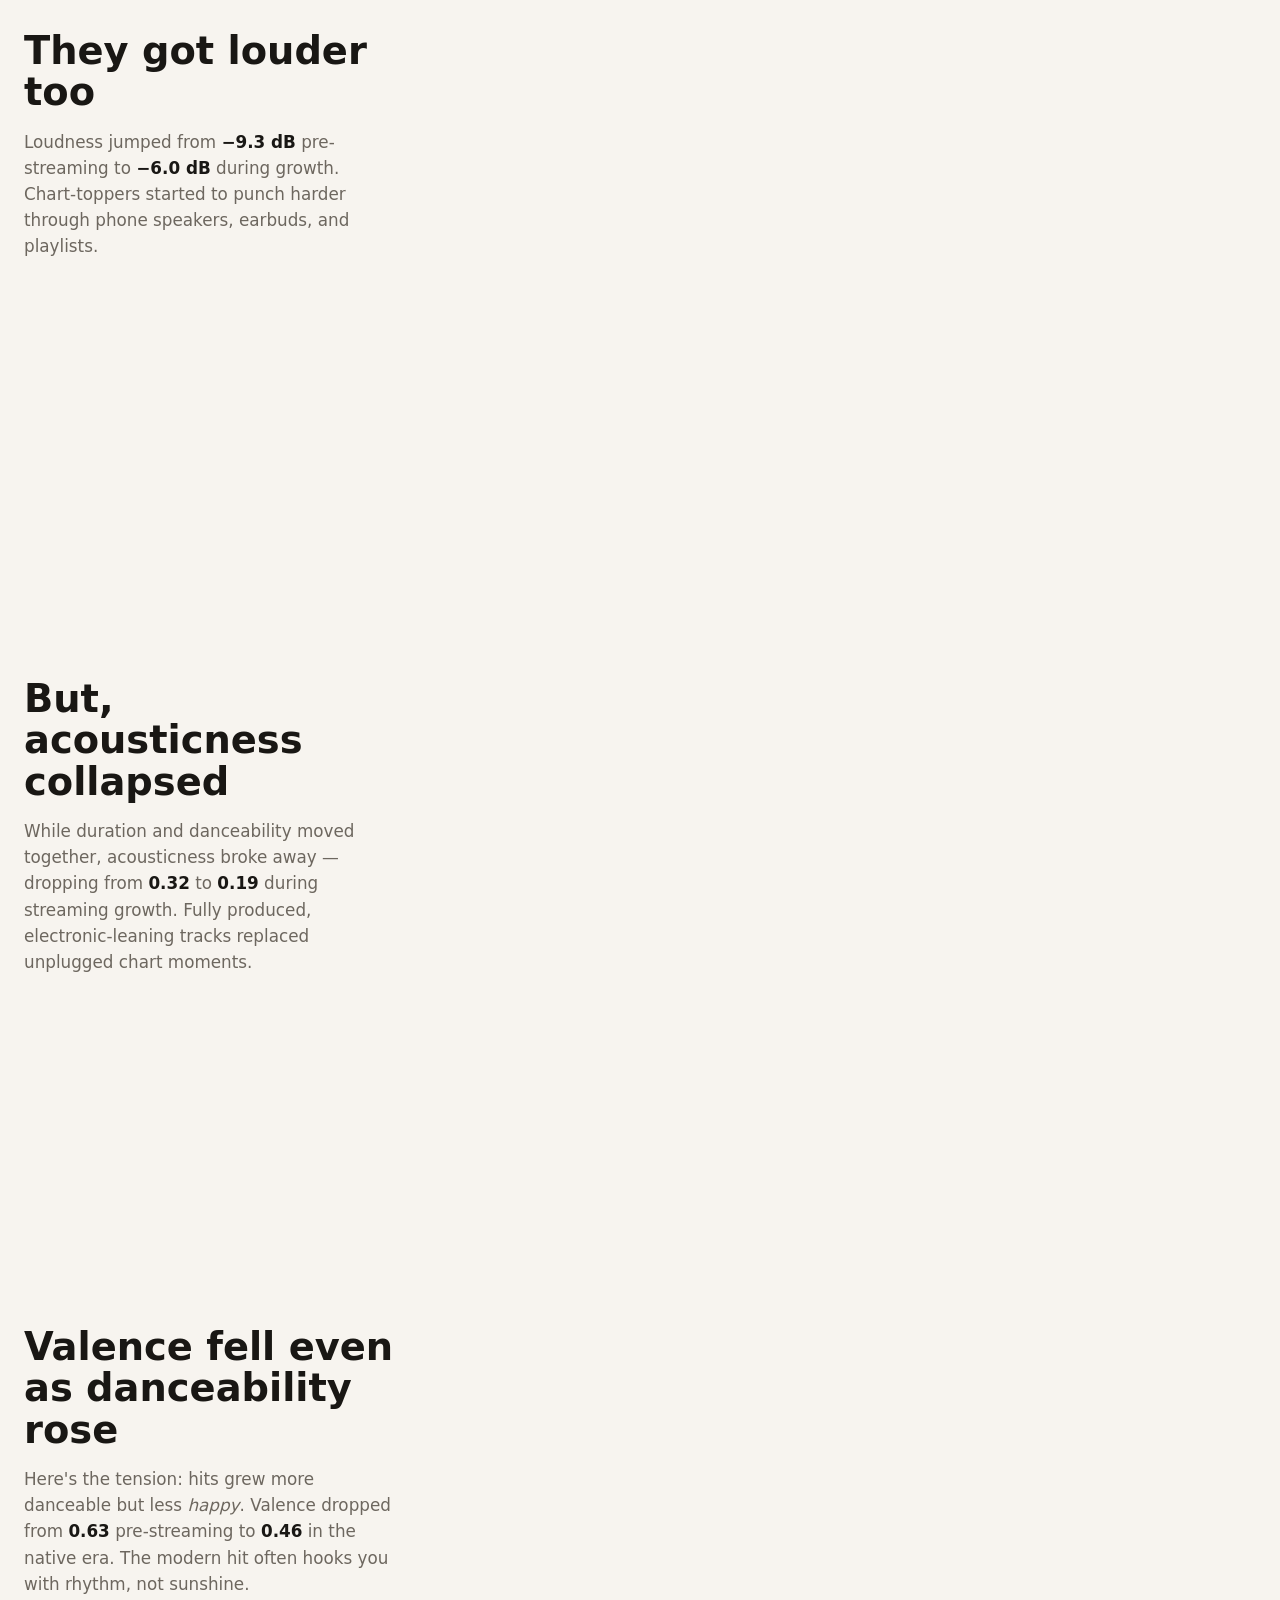
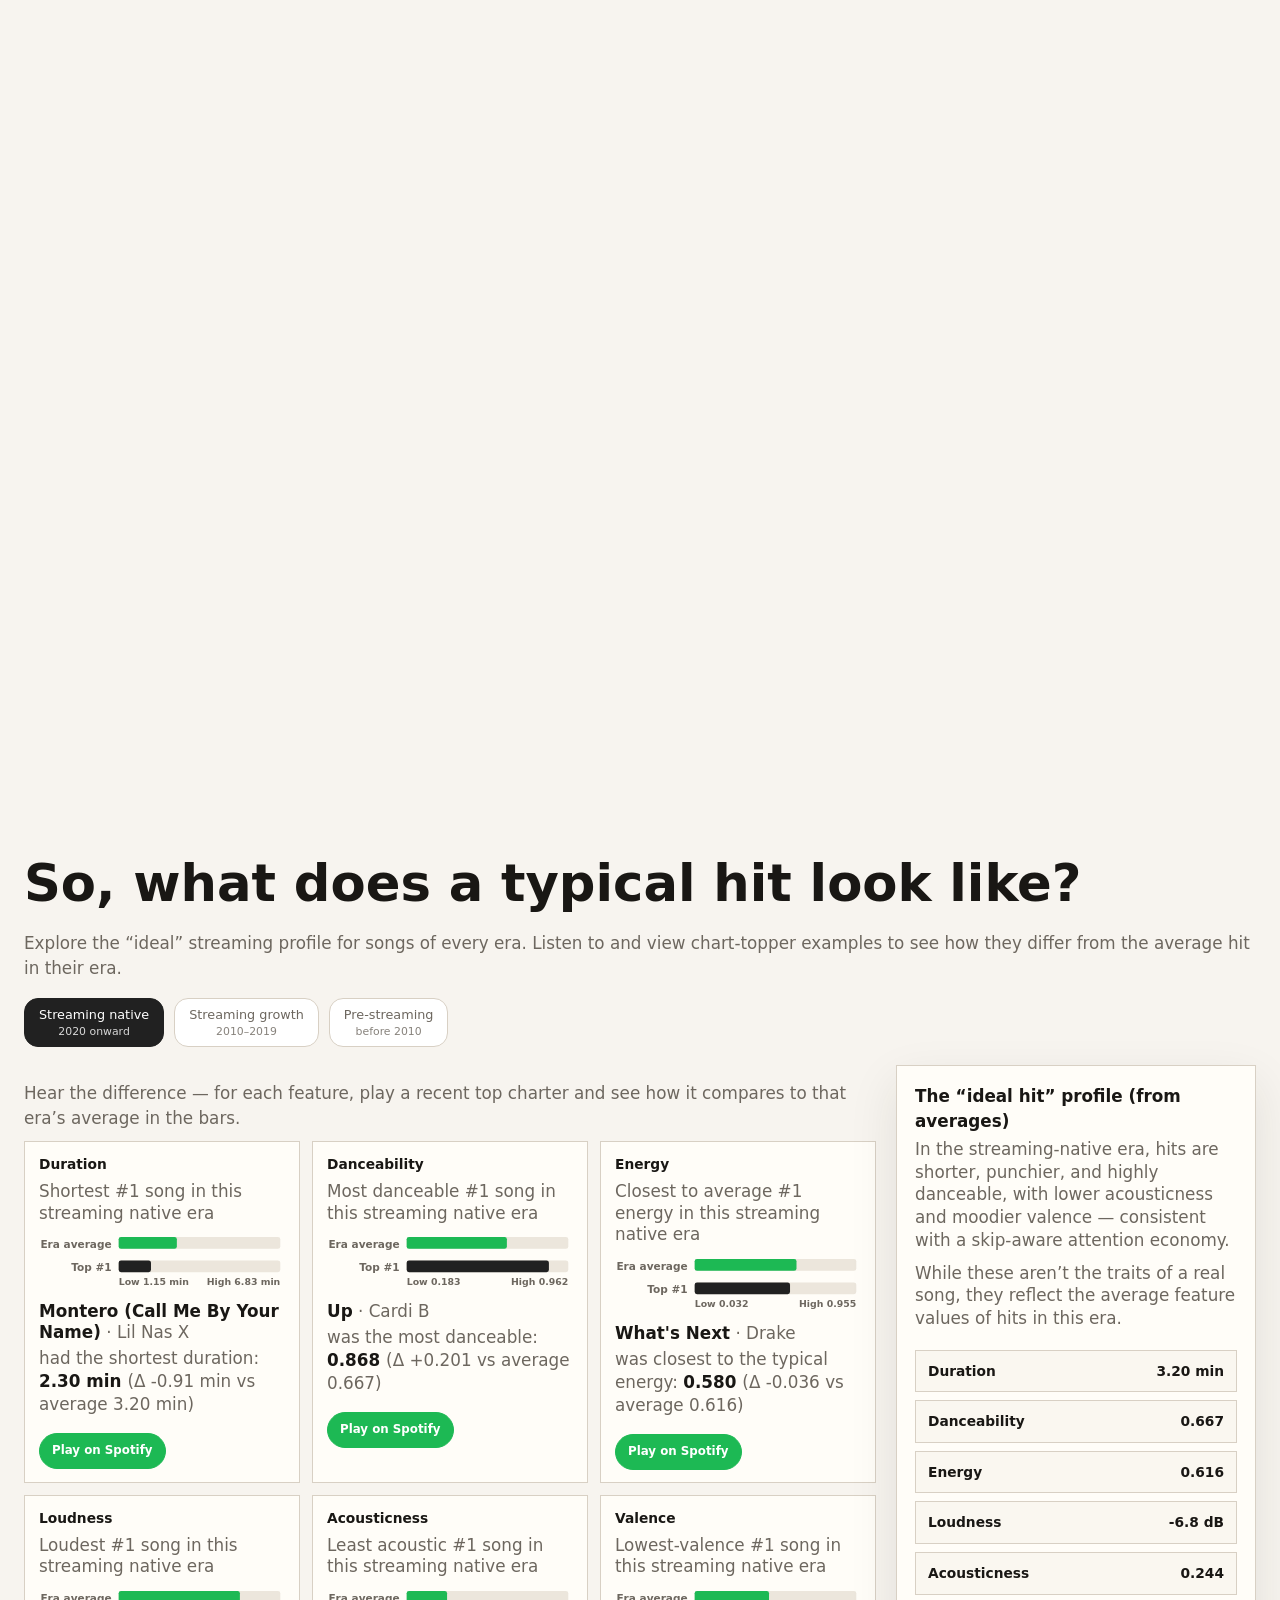
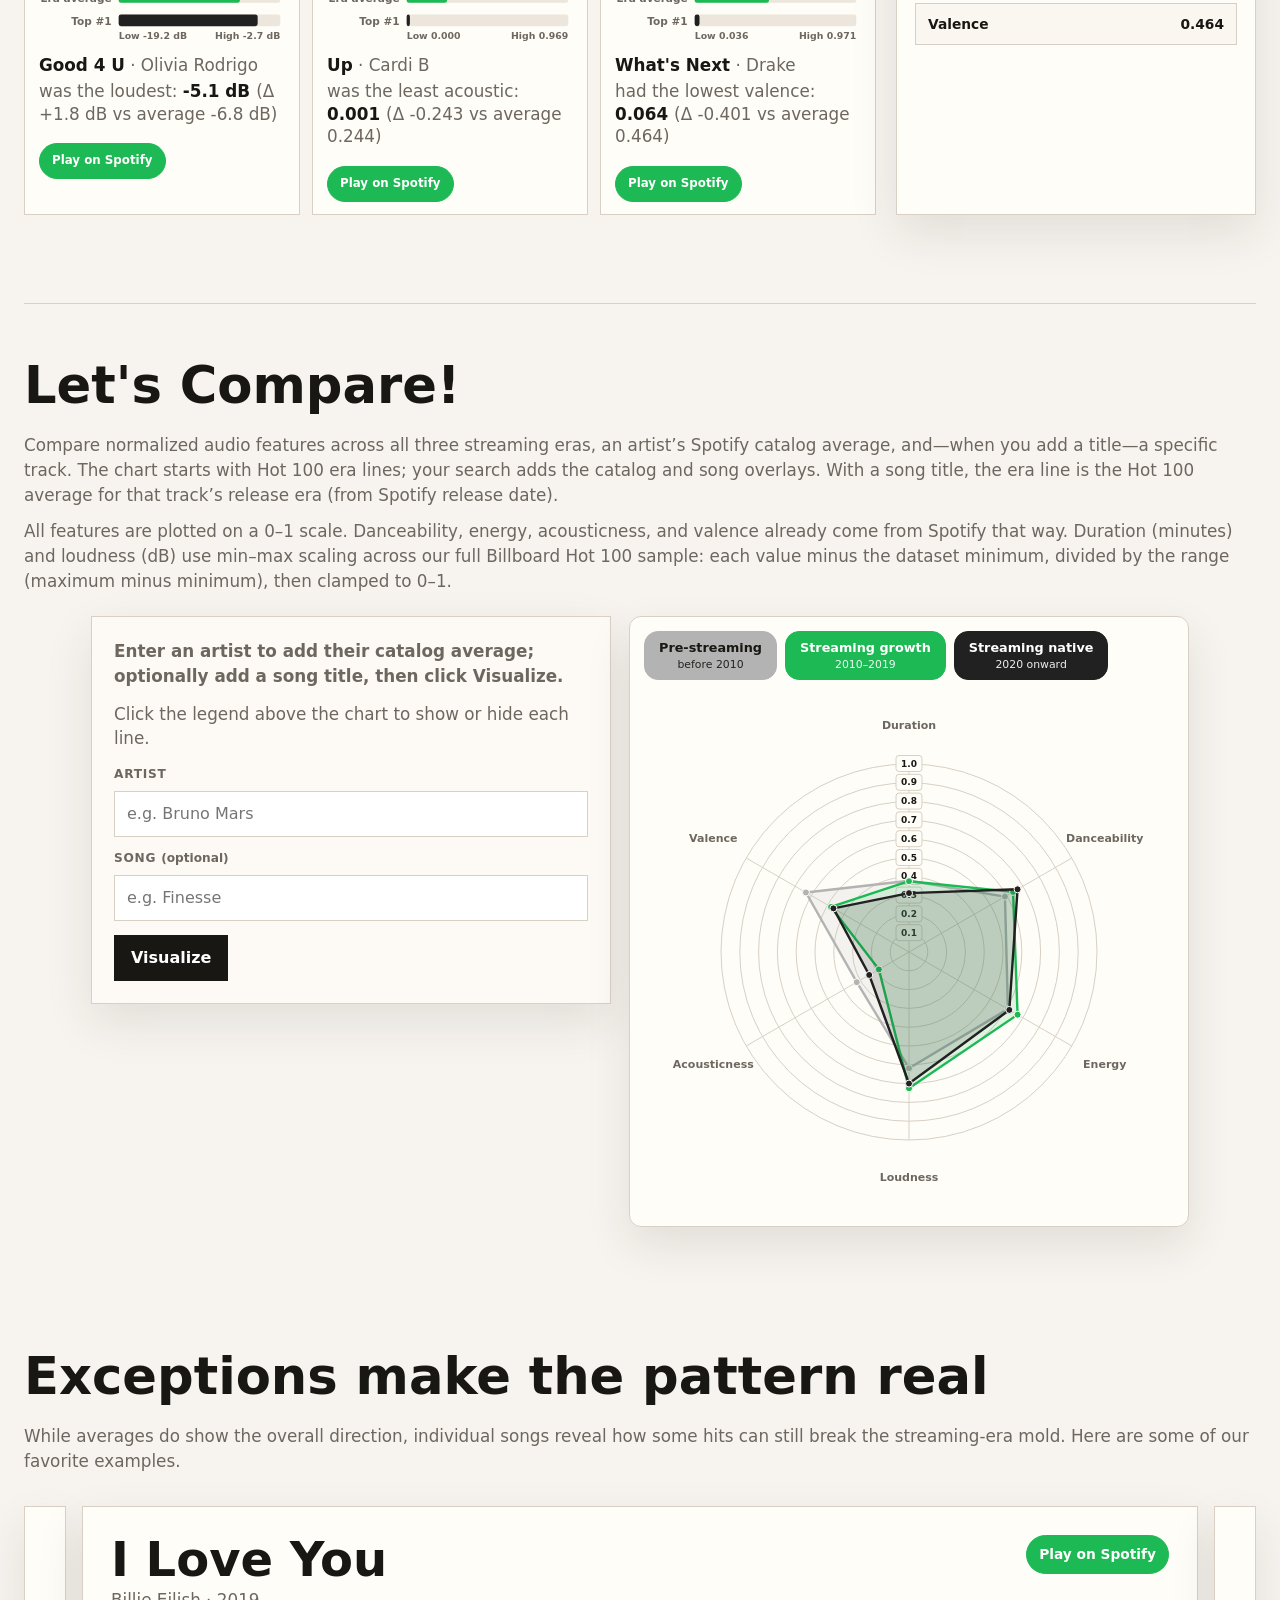
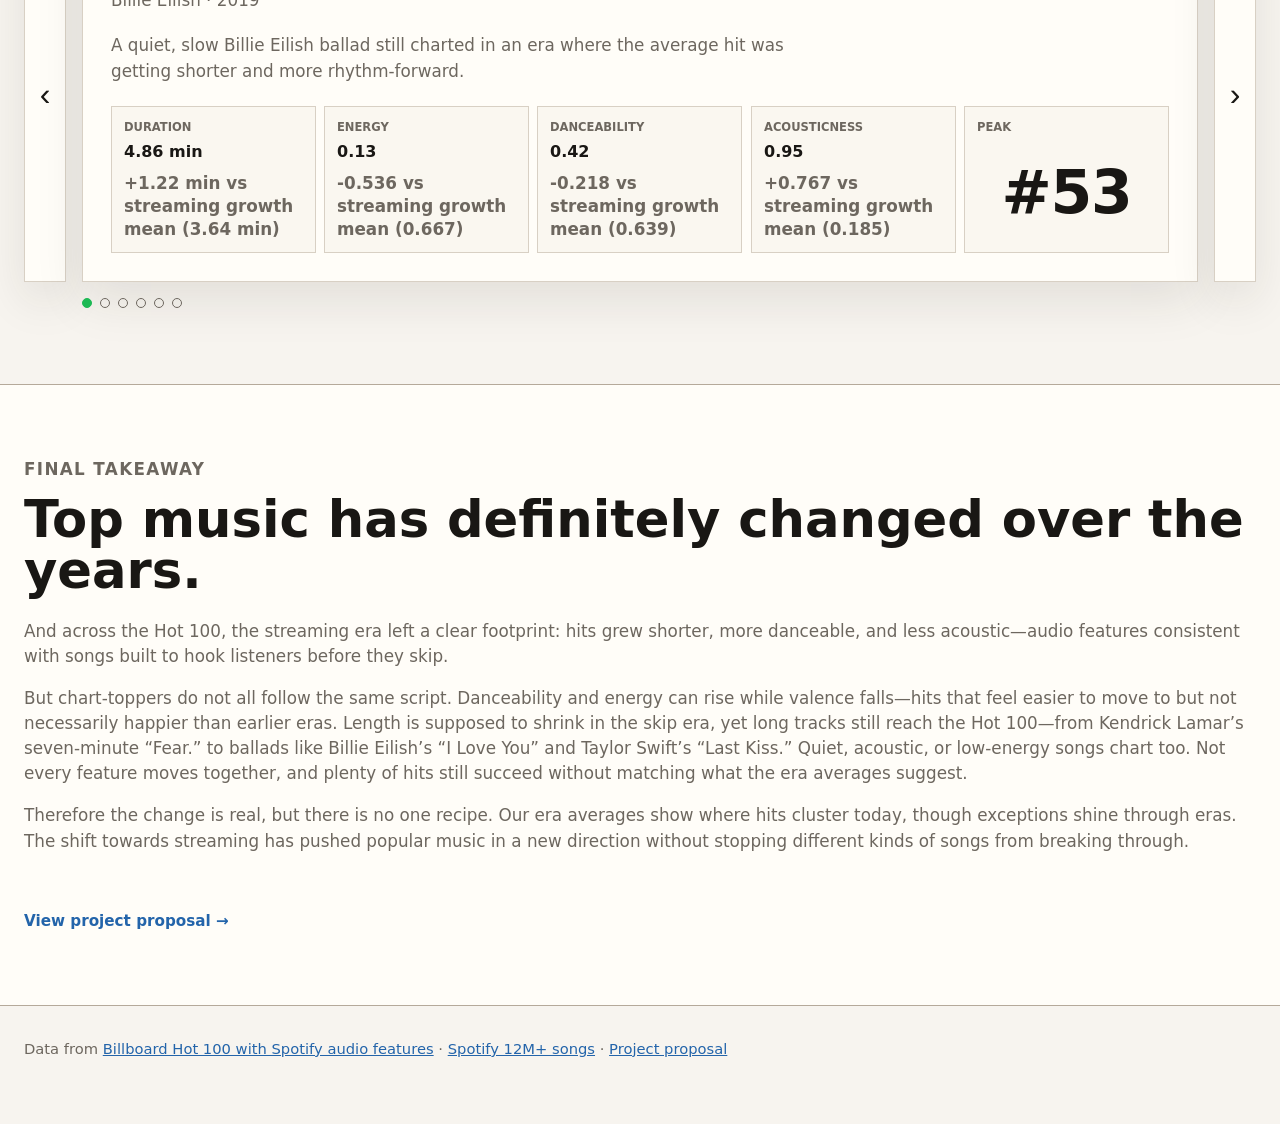
==== commit fa780783: "Demo" ====
--- a/index.html
+++ b/index.html
@@ -8,12 +8,7 @@
     <script src="vendor/d3.min.js"></script>
   </head>
   <body>
-    <header class="hero hero-compact">
-      <nav>
-        <a href="index.html" class="nav-active">Prototype</a>
-        <a href="#mood-map-section">Mood Map</a>
-        <a href="proposal.html">Project Proposal</a>
-      </nav>
+    <header class="hero hero-compact hero-index">
       <section class="hero-grid hero-grid-compact">
         <div>
           <p class="eyebrow">Billboard Hot 100 · 1958–2021</p>
@@ -43,41 +38,6 @@
     </header>
 
     <main>
-      <section id="mood-map-section" class="section visual-section mood-map-section">
-        <div class="section-intro">
-          <h2>The hit song’s center of gravity moved</h2>
-          <p>
-            Each era occupies a different part of mood-space. The big dots show
-            era averages, the clouds show real songs, and the arrow traces how
-            hits shifted toward music that is more rhythmically sticky and less
-            musically bright.
-          </p>
-        </div>
-
-        <article class="mood-map-panel">
-          <div class="mood-map-head">
-            <div>
-              <h3>Movement vs. Mood</h3>
-              <p>
-                Valence approximates musical positivity; danceability measures
-                rhythmic movement. Pinned songs show where recognizable hits sit
-                around the larger era shift.
-              </p>
-            </div>
-            <div class="mood-era-controls" role="group" aria-label="Filter mood map by era">
-              <button type="button" class="active" data-mood-era="All">All</button>
-              <button type="button" data-mood-era="Pre-streaming">Pre-streaming</button>
-              <button type="button" data-mood-era="Streaming growth">Growth</button>
-              <button type="button" data-mood-era="Streaming native">Native</button>
-            </div>
-          </div>
-          <div class="mood-map-layout">
-            <div id="mood-map" class="chart mood-map-chart"></div>
-            <aside id="mood-detail" class="mood-detail" aria-live="polite"></aside>
-          </div>
-        </article>
-      </section>
-
       <section class="scrolly" id="story">
         <div class="scrolly-steps">
           <article class="step step-intro" data-feature="duration_min">
@@ -86,9 +46,20 @@
               We split 24,206 Billboard Hot 100 songs into three eras:
               <strong>pre-streaming</strong> (before 2010),
               <strong>streaming growth</strong> (2010–2019), and
-              <strong>streaming native</strong> (2020 onward). As you scroll,
-              the chart updates — or click any feature above to explore on your
-              own.
+              <strong>streaming native</strong> (2020 onward).
+            </p>
+            <p>
+              We chart six Spotify audio features:
+              <strong>duration</strong> (song length),
+              <strong>danceability</strong> (rhythm and groove),
+              <strong>energy</strong> (intensity and drive),
+              <strong>loudness</strong> (perceived volume),
+              <strong>acousticness</strong> (acoustic vs. produced sound), and
+              <strong>valence</strong> (musical positivity).
+            </p>
+            <p>
+              As you scroll, the chart updates — or click any feature above to explore on
+              your own.
             </p>
           </article>
 
@@ -132,7 +103,7 @@
           </article>
 
           <article class="step" data-feature="acousticness">
-            <h2>Acousticness collapsed</h2>
+            <h2>But, acousticness collapsed</h2>
             <p>
               While duration and danceability moved together, acousticness broke
               away — dropping from <strong>0.32</strong> to <strong>0.19</strong>
@@ -221,48 +192,119 @@
 
       <section class="section profile-section" id="native-profile-section">
         <div class="section-copy">
-          <h2>What does a typical hit look like?</h2>
-          <p>
-            Compare chart-topper examples against an era baseline, then search a
-            song to see how it differs from the average hit in its own year.
+          <h2>So, what does a typical hit look like?</h2>
+          <p>
+            Explore the &ldquo;ideal&rdquo; streaming profile for songs of every era.
+            Listen to and view chart-topper examples to see how they differ from the
+            average hit in their era.
           </p>
           <div class="era-toggle" role="group" aria-label="Select era for hit profile">
-            <button type="button" class="era-pill active" data-era="Streaming native">Streaming native</button>
-            <button type="button" class="era-pill" data-era="Streaming growth">Streaming growth</button>
-            <button type="button" class="era-pill" data-era="Pre-streaming">Pre-streaming</button>
+            <button type="button" class="era-pill active" data-era="Streaming native">
+              <span class="era-pill-label">Streaming native</span>
+              <span class="era-pill-years">2020 onward</span>
+            </button>
+            <button type="button" class="era-pill" data-era="Streaming growth">
+              <span class="era-pill-label">Streaming growth</span>
+              <span class="era-pill-years">2010–2019</span>
+            </button>
+            <button type="button" class="era-pill" data-era="Pre-streaming">
+              <span class="era-pill-label">Pre-streaming</span>
+              <span class="era-pill-years">before 2010</span>
+            </button>
           </div>
         </div>
 
         <aside class="profile-panel">
           <div id="native-profile" class="native-profile"></div>
           <div id="ideal-song" class="ideal-song" aria-label="Ideal era profile"></div>
-          <a href="proposal.html" class="step-link">View project proposal →</a>
-          <a href="#songs" class="step-link">Explore song examples ↓</a>
         </aside>
 
-        <div class="song-compare-panel">
-          <div class="song-compare-copy">
-            <h3>Compare a song to its year</h3>
-            <p>
-              Search any song in the cleaned Hot 100 dataset. We compare it to
-              the average hit from the same first chart year, which is a fairer
-              baseline than calling any single average an “ideal” song.
-            </p>
-          </div>
-          <form id="song-compare-form" class="song-compare-form">
-            <label for="song-search">Song or artist</label>
-            <div class="song-search-row">
-              <input
-                id="song-search"
-                name="song"
-                type="search"
-                placeholder="Try Billie Eilish, Drake, Taylor Swift..."
-                autocomplete="off"
-              />
-              <button type="submit">Compare</button>
+        <div class="song-compare-block">
+          <header class="song-compare-header">
+            <h2>Let's Compare!</h2>
+            <div class="song-compare-subtitle">
+              <p>
+                Compare normalized audio features across all three streaming eras, an artist’s
+                Spotify catalog average, and—when you add a title—a specific track. The chart starts
+                with Hot 100 era lines; your search adds the catalog and song overlays. With a song
+                title, the era line is the Hot 100 average for that track’s release era (from Spotify
+                release date).
+              </p>
+              <p>
+                All features are plotted on a 0–1 scale. Danceability, energy, acousticness, and
+                valence already come from Spotify that way. Duration (minutes) and loudness (dB) use
+                min–max scaling across our full Billboard Hot 100 sample: each value minus the
+                dataset minimum, divided by the range (maximum minus minimum), then clamped to 0–1.
+              </p>
             </div>
-          </form>
-          <div id="song-compare-result" class="song-compare-result" aria-live="polite"></div>
+          </header>
+
+          <div class="song-compare-layout">
+          <div class="song-compare-panel">
+            <form id="song-compare-form" class="song-compare-form">
+            <p class="song-compare-instruction">
+              Enter an artist to add their catalog average; optionally add a song title, then click
+              Visualize.
+            </p>
+            <p class="song-compare-legend-note">
+              Click the legend above the chart to show or hide each line.
+            </p>
+            <div class="song-compare-fields">
+              <div class="song-compare-field">
+                <label for="artist-search">Artist</label>
+                <div class="combo-field">
+                  <input
+                    id="artist-search"
+                    name="artist"
+                    type="search"
+                    placeholder="e.g. Bruno Mars"
+                    autocomplete="off"
+                    autocapitalize="off"
+                    spellcheck="false"
+                    role="combobox"
+                    aria-autocomplete="list"
+                    aria-expanded="false"
+                    aria-controls="artist-suggestions"
+                    required
+                  />
+                  <ul id="artist-suggestions" class="combo-suggestions" role="listbox" hidden></ul>
+                </div>
+              </div>
+              <div class="song-compare-field">
+                <label for="song-title-search">Song <span class="label-optional">(optional)</span></label>
+                <div class="combo-field">
+                  <input
+                    id="song-title-search"
+                    name="song"
+                    type="search"
+                    placeholder="e.g. Finesse"
+                    autocomplete="off"
+                    autocapitalize="off"
+                    spellcheck="false"
+                    role="combobox"
+                    aria-autocomplete="list"
+                    aria-expanded="false"
+                    aria-controls="song-suggestions"
+                  />
+                  <ul id="song-suggestions" class="combo-suggestions" role="listbox" hidden></ul>
+                </div>
+              </div>
+            </div>
+            <button type="submit" class="song-compare-submit">Visualize</button>
+            </form>
+            <div id="song-compare-result" class="song-compare-result" aria-live="polite"></div>
+          </div>
+
+          <div class="song-radar-wrap" aria-label="Audio feature radar chart">
+            <div
+              id="song-radar-legend"
+              class="radar-legend-controls"
+              role="group"
+              aria-label="Toggle radar comparison lines"
+            ></div>
+            <div id="song-radar-chart" class="radar-chart-host"></div>
+          </div>
+          </div>
         </div>
       </section>
 
@@ -270,8 +312,9 @@
         <div class="section-intro">
           <h2>Exceptions make the pattern real</h2>
           <p>
-            Averages show the overall direction, but individual songs reveal how
-            some hits still broke the streaming-era mold.
+            While averages do show the overall direction, individual songs reveal how
+            some hits can still break the streaming-era mold. Here are some of our
+            favorite examples.
           </p>
         </div>
 
@@ -290,53 +333,32 @@
       <section id="takeaway" class="section takeaway-section">
         <div class="section-copy">
           <p class="eyebrow">Final takeaway</p>
-          <h2>The modern hit is built for attention, not just happiness.</h2>
-          <p>
-            Across the Hot 100, newer hits are shorter, more danceable, and less
-            acoustic. But the most surprising shift is emotional: songs can be
-            rhythmically sticky while sounding moodier than earlier eras.
-          </p>
-          <p>
-            This visualization works because it connects the big trend to the
-            songs behind it — showing both the average shape of a streaming-era
-            hit and the exceptions that make music more than a formula.
-          </p>
-        </div>
-      </section>
-
-      <section id="writeup" class="section prototype-writeup-section">
-        <details class="writeup-details">
-          <summary>Prototype writeup</summary>
-          <div class="section-copy">
-            <article class="writeup-block">
-              <h3>What have we done so far?</h3>
-              <p>
-                We have chosen a music-focused topic and built the project around
-                Billboard Hot 100 songs with Spotify audio features. We cleaned the
-                source data into one row per song, using each track's first Billboard
-                chart appearance as its year. We created summary CSVs for yearly
-                trends, era-level duration distributions, audio-feature diversity,
-                scatterplot samples, and modern outlier songs. We also built a
-                public webpage with D3 visualizations that show early patterns in
-                duration, danceability, energy, acousticness, valence, and unusual
-                modern hits.
-              </p>
-            </article>
-            <article class="writeup-block">
-              <h3>What will be the most challenging part to design and why?</h3>
-              <p>
-                The hardest design challenge will be turning the project from a set
-                of charts into a clear explorable explanation. The dataset can show
-                that hit songs changed over time, but it cannot prove that streaming
-                directly caused every change. We will need to design annotations and
-                interactions that make the evidence feel compelling without
-                overstating causality. We also need to help readers compare eras
-                without losing the song-level detail that makes the topic
-                interesting.
-              </p>
-            </article>
-          </div>
-        </details>
+          <h2>Top music has definitely changed over the years.</h2>
+          <p>
+            And across the Hot 100, the streaming era left a clear footprint:
+            hits grew shorter, more danceable, and less acoustic—audio features
+            consistent with songs built to hook listeners before they skip.
+          </p>
+          <p>
+            But chart-toppers do not all follow the same script. Danceability and energy
+            can rise while valence falls—hits that feel easier to move to but not
+            necessarily happier than earlier eras.             Length is supposed to shrink in the skip era, yet long tracks still
+            reach the Hot 100—from Kendrick Lamar&rsquo;s seven-minute
+            &ldquo;Fear.&rdquo; to ballads like Billie Eilish&rsquo;s &ldquo;I Love
+            You&rdquo; and Taylor Swift&rsquo;s &ldquo;Last Kiss.&rdquo; Quiet, acoustic, or low-energy songs chart too. Not every
+            feature moves together, and plenty of hits still succeed without matching
+            what the era averages suggest.
+          </p>
+          <p>
+            Therefore the change is real, but there is no one recipe. Our era averages
+            show where hits cluster today, though exceptions shine through eras.
+            The shift towards streaming has pushed popular music in a new direction
+            without stopping different kinds of songs from breaking through.
+          </p>
+        </div>
+        <p class="takeaway-proposal-link">
+          <a href="proposal.html" class="step-link">View project proposal →</a>
+        </p>
       </section>
     </main>
 
@@ -347,7 +369,10 @@
           href="https://www.kaggle.com/datasets/thedevastator/billboard-hot-100-audio-features"
           >Billboard Hot 100 with Spotify audio features</a
         >
-        · <a href="#writeup">Prototype writeup</a>
+        ·
+        <a href="https://www.kaggle.com/datasets/rodolfofigueroa/spotify-12m-songs"
+          >Spotify 12M+ songs</a
+        >
         · <a href="proposal.html">Project proposal</a>
       </p>
     </footer>
--- a/style.css
+++ b/style.css
@@ -8,6 +8,9 @@
   --blue: #2364aa;
   --green: #2f7d56;
   --gold: #b57912;
+  --era-pre: #b3b3b3;
+  --era-growth: #1db954;
+  --era-native: #212121;
   --shadow: 0 18px 45px rgba(42, 35, 27, 0.1);
 }
 
@@ -56,8 +59,8 @@
   color: white;
   background:
     linear-gradient(115deg, rgba(18, 15, 12, 0.92), rgba(18, 15, 12, 0.46)),
-    radial-gradient(circle at 78% 28%, rgba(216, 79, 42, 0.82), transparent 28%),
-    linear-gradient(140deg, #191714 0%, #443321 47%, #1a252a 100%);
+    radial-gradient(circle at 78% 28%, rgba(29, 185, 84, 0.72), transparent 28%),
+    linear-gradient(140deg, #191714 0%, #1e3d2f 47%, #1a252a 100%);
 }
 
 .hero-grid {
@@ -138,7 +141,19 @@
 }
 
 .hero-grid-compact {
+  padding-top: 32px;
   padding-bottom: 48px;
+}
+
+.hero-index.hero-compact {
+  min-height: clamp(480px, 58vh, 620px);
+}
+
+.hero-index .hero-grid-compact {
+  padding-top: 48px;
+  padding-bottom: 80px;
+  min-height: inherit;
+  align-items: end;
 }
 
 .eyebrow {
@@ -151,7 +166,7 @@
 }
 
 .team-line {
-  margin: -10px 0 18px;
+  margin: 0 0 18px;
   color: rgba(255, 255, 255, 0.72);
   font-size: 0.98rem;
   font-weight: 700;
@@ -159,11 +174,27 @@
 
 .hero-compact h1 {
   font-size: clamp(2.6rem, 6vw, 4.8rem);
-  margin-bottom: 18px;
+  margin-bottom: 28px;
 }
 
 .hero-compact .lede {
   font-size: clamp(1.05rem, 1.8vw, 1.35rem);
+}
+
+.hero-project-link {
+  margin: 40px 0 0;
+}
+
+.hero-project-link a {
+  color: rgba(255, 255, 255, 0.92);
+  font-size: 1.05rem;
+  font-weight: 700;
+  text-decoration: none;
+}
+
+.hero-project-link a:hover {
+  color: white;
+  text-decoration: underline;
 }
 
 .explore-section {
@@ -228,6 +259,10 @@
   line-height: 1.55;
 }
 
+.step p + p {
+  margin-top: 1.15em;
+}
+
 .step p strong {
   color: var(--ink);
 }
@@ -242,23 +277,15 @@
   border: 1px solid var(--line);
   background: var(--panel);
   box-shadow: var(--shadow);
-  align-self: center;
-}
-
-.ideal-title {
+  align-self: stretch;
+  min-width: 0;
+}
+
+.ideal-song .ideal-title {
   margin: 0 0 4px;
   color: var(--ink);
   font-size: 1.05rem;
   font-weight: 800;
-}
-
-.ideal-kicker {
-  margin: 0 0 8px;
-  color: var(--accent);
-  font-size: 0.72rem;
-  font-weight: 900;
-  letter-spacing: 0.06em;
-  text-transform: uppercase;
 }
 
 .ideal-subtitle,
@@ -271,37 +298,9 @@
 
 .ideal-note {
   margin-top: 10px;
-  margin-bottom: 0;
-}
-
-.ideal-dl {
-  margin: 0;
-  display: grid;
-  grid-template-columns: 1fr;
-  gap: 8px;
-  font-size: 0.92rem;
-}
-
-.ideal-dl > div {
-  display: flex;
-  justify-content: space-between;
-  gap: 8px;
-  padding: 10px 12px;
-  border: 1px solid rgba(216, 208, 196, 0.75);
-  background: rgba(255, 255, 255, 0.7);
-}
-
-.ideal-dl dt {
-  color: var(--muted);
-  font-weight: 700;
-}
-
-.ideal-dl dd {
-  margin: 0;
-  color: var(--ink);
-  font-variant-numeric: tabular-nums;
-  font-weight: 800;
-}
+  margin-bottom: 20px;
+}
+
 
 .native-songline strong {
   color: var(--ink);
@@ -316,43 +315,71 @@
 .native-profile-grid {
   display: grid;
   grid-template-columns: repeat(2, minmax(0, 1fr));
+  gap: 12px;
+}
+
+.era-toggle {
+  display: flex;
+  flex-wrap: wrap;
   gap: 10px;
-}
-
-.era-toggle {
-  display: flex;
-  flex-wrap: wrap;
-  gap: 8px;
   margin-top: 12px;
 }
 
 .era-pill {
-  padding: 6px 12px;
-  border: 1px solid var(--line);
-  border-radius: 999px;
+  display: inline-flex;
+  flex-direction: column;
+  align-items: center;
+  gap: 2px;
+  padding: 8px 14px;
+  border: 1px solid var(--line);
+  border-radius: 14px;
   background: white;
   color: var(--muted);
   font: inherit;
-  font-size: 0.8rem;
   cursor: pointer;
   transition: background 0.15s, color 0.15s, border-color 0.15s;
 }
 
+.era-pill-label {
+  font-size: 0.8rem;
+  line-height: 1.2;
+}
+
+.era-pill-years {
+  font-size: 0.68rem;
+  font-weight: 400;
+  line-height: 1.2;
+  opacity: 0.82;
+}
+
 .era-pill:hover {
   border-color: var(--ink);
   color: var(--ink);
 }
 
-.era-pill.active {
-  background: var(--ink);
-  border-color: var(--ink);
+.era-pill.active[data-era="Pre-streaming"] {
+  background: var(--era-pre);
+  border-color: var(--era-pre);
+  color: var(--ink);
+}
+
+.era-pill.active[data-era="Streaming growth"] {
+  background: var(--era-growth);
+  border-color: var(--era-growth);
   color: white;
 }
 
+.era-pill.active[data-era="Streaming native"] {
+  background: var(--era-native);
+  border-color: var(--era-native);
+  color: white;
+}
+
 .native-card {
-  padding: 10px;
+  padding: 12px 14px;
   border: 1px solid var(--line);
   background: var(--panel);
+  min-width: 0;
 }
 
 .native-card h4 {
@@ -367,77 +394,73 @@
   line-height: 1.3;
 }
 
-.native-bar-group {
-  display: grid;
-  gap: 6px;
-  margin-top: 6px;
-}
-
-.native-scale-row {
-  display: grid;
-  grid-template-columns: 1fr;
+.native-bar-chart {
+  margin-top: 2px;
+}
+
+.native-scale-label {
+  fill: var(--muted);
+  font-size: 8px;
+  font-weight: 600;
+  font-variant-numeric: tabular-nums;
+}
+
+.native-bar-svg {
+  display: block;
+  width: 100%;
+  height: auto;
+}
+
+.mini-bar-label {
+  fill: var(--muted);
+  font-size: 9px;
+  font-weight: 700;
+}
+
+.mini-bar-track {
+  fill: #ece6dc;
+}
+
+.mini-bar-fill {
+  pointer-events: all;
+}
+
+.ideal-song-chart {
+  margin-top: 4px;
+  width: 100%;
+  min-width: 0;
+  overflow: visible;
+}
+
+.ideal-feature-list {
+  margin: 0;
+  padding: 0;
+  list-style: none;
+  display: grid;
   gap: 8px;
-  align-items: center;
-  margin-top: 6px;
-}
-
-.native-scale-track {
+}
+
+.ideal-feature-item {
   display: flex;
   justify-content: space-between;
-  gap: 10px;
-  font-size: 0.66rem;
-  color: var(--muted);
+  align-items: baseline;
+  gap: 12px;
+  padding: 10px 12px;
+  border: 1px solid var(--line);
+  background: #faf7f0;
+}
+
+.ideal-feature-label {
+  color: var(--ink);
+  font-size: 0.86rem;
+  font-weight: 800;
+}
+
+.ideal-feature-mean {
+  color: var(--ink);
+  font-size: 0.86rem;
+  font-weight: 800;
   font-variant-numeric: tabular-nums;
-}
-
-.native-scale-label {
-  white-space: nowrap;
-}
-
-.native-bar-row {
-  display: grid;
-  grid-template-columns: 1fr;
-  gap: 4px;
-  align-items: center;
-}
-
-.native-bar-label {
-  font-size: 0.68rem;
-  color: var(--muted);
-  line-height: 1.15;
-}
-
-.native-bar-track {
-  position: relative;
-  height: 7px;
-  background: #ece5da;
-}
-
-.native-bar-track::before,
-.native-bar-track::after {
-  content: "";
-  position: absolute;
-  top: -2px;
-  height: 11px;
-  width: 1px;
-  background: rgba(25, 23, 20, 0.18);
-}
-
-.native-bar-track::before {
-  left: 50%;
-}
-
-.native-bar-track::after {
-  left: 100%;
-}
-
-.native-bar-fill {
-  height: 100%;
-  background: var(--accent);
-}
-
-.native-bar-fill-baseline {
-  background: var(--blue);
 }
 
 .native-story {
@@ -469,14 +492,28 @@
   font-variant-numeric: tabular-nums;
 }
 
-.native-play {
+.native-play,
+.listen-link {
+  display: inline-block;
+  flex-shrink: 0;
+  margin-top: 8px;
+  padding: 8px 12px;
+  border: 1px solid var(--era-growth);
+  border-radius: 999px;
+  background: var(--era-growth);
+  color: white;
   font-size: 0.74rem;
-  color: var(--blue);
+  font-weight: 800;
   text-decoration: none;
-}
-
-.native-play:hover {
-  text-decoration: underline;
+  transition: background 0.15s, border-color 0.15s;
+}
+
+.native-play:hover,
+.listen-link:hover {
+  border-color: #1aa34a;
+  background: #1aa34a;
+  color: white;
+  text-decoration: none;
 }
 
 .step-link {
@@ -495,27 +532,29 @@
 .section.profile-section {
   /* Override the default 2-col .section layout: center everything */
   display: block !important;
+  max-width: 1360px;
   padding-top: 76px;
   padding-bottom: 76px;
 }
 
 .profile-section .section-copy {
-  max-width: 980px;
+  max-width: 1360px;
   margin: 0 auto 18px;
 }
 
 .profile-panel {
   display: grid;
-  gap: 14px;
+  gap: 20px;
   width: 100%;
-  max-width: 980px;
+  max-width: 1360px;
   margin: 0 auto;
-  grid-template-columns: minmax(0, 1.35fr) minmax(0, 0.65fr);
+  grid-template-columns: minmax(0, 1fr) minmax(280px, 360px);
   align-items: start;
 }
 
 #native-profile .native-profile-grid {
   grid-template-columns: repeat(3, minmax(0, 1fr));
+  gap: 12px;
 }
 
 .profile-panel .step-link {
@@ -526,48 +565,14 @@
   margin-top: 0;
 }
 
-.mood-map-section {
-  padding-top: 48px;
-  padding-bottom: 72px;
-  border-top: 1px solid var(--line);
-}
-
-.mood-map-panel {
-  max-width: 1180px;
-  padding: 22px;
-  border: 1px solid var(--line);
-  background: var(--panel);
-  box-shadow: var(--shadow);
-}
-
-.mood-map-head {
-  display: flex;
-  justify-content: space-between;
-  gap: 22px;
-  align-items: start;
-  margin-bottom: 16px;
-}
-
-.mood-map-head h3 {
-  margin-bottom: 6px;
-  font-size: 1.28rem;
-}
-
-.mood-map-head p {
-  max-width: 620px;
-  margin: 0;
-  color: var(--muted);
-  font-size: 0.92rem;
-}
-
-.mood-era-controls {
+.era-controls {
   display: flex;
   flex-wrap: wrap;
-  justify-content: flex-end;
   gap: 8px;
-}
-
-.mood-era-controls button {
+  margin-bottom: 12px;
+}
+
+.era-controls button {
   padding: 7px 11px;
   border: 1px solid var(--line);
   border-radius: 999px;
@@ -578,155 +583,106 @@
   cursor: pointer;
 }
 
-.mood-era-controls button:hover {
+.era-controls button:hover {
   border-color: var(--ink);
   color: var(--ink);
 }
 
-.mood-era-controls button.active {
+.era-controls button[aria-pressed="true"][data-era="All"] {
   border-color: var(--ink);
   background: var(--ink);
   color: white;
 }
 
-.mood-map-layout {
-  display: grid;
-  grid-template-columns: minmax(0, 1fr) minmax(220px, 0.32fr);
-  gap: 18px;
-  align-items: stretch;
-}
-
-.mood-map-chart {
-  min-height: 430px;
-}
-
-.quadrant-label {
-  fill: rgba(109, 103, 95, 0.72);
-  font-size: 11px;
-  font-weight: 800;
-  text-transform: uppercase;
-}
-
-.mood-dot {
-  mix-blend-mode: multiply;
-}
-
-.mood-shift-arrow {
-  filter: drop-shadow(0 2px 2px rgba(25, 23, 20, 0.18));
-}
-
-.mood-centroid-label {
-  fill: var(--ink);
-  font-size: 12px;
-  font-weight: 900;
-  paint-order: stroke;
-  stroke: var(--panel);
-  stroke-width: 4px;
-  stroke-linejoin: round;
-}
-
-.mood-pin {
-  cursor: pointer;
-}
-
-.mood-pin-label {
-  fill: var(--ink);
-  font-size: 11px;
-  font-weight: 900;
-  paint-order: stroke;
-  stroke: var(--panel);
-  stroke-width: 4px;
-  stroke-linejoin: round;
-}
-
-.mood-detail {
-  padding: 18px;
-  border: 1px solid var(--line);
-  background: #faf7f0;
-}
-
-.mood-detail-kicker {
-  margin: 0 0 8px;
-  color: var(--accent);
-  font-size: 0.72rem;
-  font-weight: 900;
-  letter-spacing: 0.06em;
-  text-transform: uppercase;
-}
-
-.mood-detail h4 {
-  margin: 0 0 6px;
-  color: var(--ink);
-  font-size: 1.45rem;
-  line-height: 1.05;
-}
-
-.mood-detail-artist {
-  margin: 0 0 14px;
-  color: var(--muted);
-  font-size: 0.92rem;
-}
-
-.mood-detail p {
-  color: var(--muted);
-  font-size: 0.92rem;
-}
-
-.mood-detail dl {
-  display: grid;
-  grid-template-columns: repeat(2, minmax(0, 1fr));
-  gap: 8px;
-  margin: 16px 0;
-}
-
-.mood-detail dl div {
-  padding: 10px;
-  border: 1px solid var(--line);
-  background: white;
-}
-
-.mood-detail dt {
-  color: var(--muted);
-  font-size: 0.7rem;
-  font-weight: 900;
-  text-transform: uppercase;
-}
-
-.mood-detail dd {
-  margin: 4px 0 0;
-  color: var(--ink);
-  font-weight: 900;
+.era-controls button[aria-pressed="true"][data-era="Pre-streaming"] {
+  border-color: var(--era-pre);
+  background: var(--era-pre);
+  color: var(--ink);
+}
+
+.era-controls button[aria-pressed="true"][data-era="Streaming growth"] {
+  border-color: var(--era-growth);
+  background: var(--era-growth);
+  color: white;
+}
+
+.era-controls button[aria-pressed="true"][data-era="Streaming native"] {
+  border-color: var(--era-native);
+  background: var(--era-native);
+  color: white;
+}
+
+.song-compare-block {
+  width: 100%;
+  max-width: 1440px;
+  margin: 88px auto 0;
+  padding-top: 56px;
+  border-top: 1px solid var(--line);
+}
+
+.song-compare-header {
+  margin-bottom: 22px;
+}
+
+.song-compare-layout {
+  display: grid;
+  grid-template-columns: minmax(360px, 520px) minmax(280px, 560px);
+  gap: 20px 18px;
+  align-items: start;
+  width: fit-content;
+  max-width: 100%;
+  margin-inline: auto;
 }
 
 .song-compare-panel {
   display: grid;
-  grid-template-columns: minmax(240px, 0.36fr) minmax(280px, 0.64fr);
-  gap: 18px 28px;
-  width: 100%;
-  max-width: 980px;
-  margin: 22px auto 0;
+  gap: 16px;
+  min-width: 0;
   padding: 22px;
   border: 1px solid var(--line);
   background: rgba(255, 253, 248, 0.72);
   box-shadow: var(--shadow);
 }
 
-.song-compare-copy h3 {
-  margin-bottom: 8px;
-  font-size: 1.24rem;
-}
-
-.song-compare-copy p {
+.song-compare-subtitle {
+  display: grid;
+  gap: 10px;
+}
+
+.song-compare-subtitle p {
   margin: 0;
   color: var(--muted);
   font-size: 0.92rem;
+  line-height: 1.5;
 }
 
 .song-compare-form {
+  display: grid;
+  gap: 14px;
   align-self: start;
 }
 
-.song-compare-form label {
+.song-compare-instruction {
+  margin: 0;
+  color: var(--ink);
+  font-size: 0.88rem;
+  font-weight: 700;
+  line-height: 1.45;
+}
+
+.song-compare-legend-note {
+  margin: 0;
+  color: var(--muted);
+  font-size: 0.82rem;
+  line-height: 1.45;
+}
+
+.song-compare-fields {
+  display: grid;
+  gap: 12px;
+}
+
+.song-compare-field label {
   display: block;
   margin-bottom: 8px;
   color: var(--muted);
@@ -736,13 +692,18 @@
   text-transform: uppercase;
 }
 
-.song-search-row {
-  display: grid;
-  grid-template-columns: minmax(0, 1fr) auto;
-  gap: 8px;
-}
-
-.song-search-row input {
+.label-optional {
+  font-weight: 600;
+  letter-spacing: 0;
+  text-transform: none;
+}
+
+.combo-field {
+  position: relative;
+}
+
+.song-compare-field input {
+  width: 100%;
   min-width: 0;
   padding: 10px 12px;
   border: 1px solid var(--line);
@@ -751,8 +712,39 @@
   font: inherit;
 }
 
-.song-search-row button {
-  padding: 10px 14px;
+.combo-suggestions {
+  position: absolute;
+  z-index: 30;
+  top: calc(100% + 4px);
+  left: 0;
+  right: 0;
+  max-height: 220px;
+  margin: 0;
+  padding: 4px 0;
+  overflow-y: auto;
+  list-style: none;
+  border: 1px solid var(--line);
+  border-radius: 8px;
+  background: white;
+  box-shadow: var(--shadow);
+}
+
+.combo-suggestions li {
+  padding: 8px 12px;
+  color: var(--ink);
+  font-size: 0.88rem;
+  line-height: 1.3;
+  cursor: pointer;
+}
+
+.combo-suggestions li:hover,
+.combo-suggestions li[aria-selected="true"] {
+  background: rgba(35, 100, 170, 0.1);
+}
+
+.song-compare-submit {
+  justify-self: start;
+  padding: 10px 16px;
   border: 1px solid var(--ink);
   background: var(--ink);
   color: white;
@@ -761,14 +753,187 @@
   cursor: pointer;
 }
 
-.song-search-row button:hover {
+.song-compare-submit:hover {
   border-color: var(--accent);
   background: var(--accent);
 }
 
+.song-radar-wrap {
+  display: flex;
+  flex-direction: column;
+  gap: 12px;
+  min-height: 0;
+  max-width: 560px;
+  width: 100%;
+  justify-self: start;
+  padding: 14px;
+  overflow: visible;
+  border-radius: 12px;
+  background: var(--panel);
+  border: 1px solid var(--line);
+  box-shadow: var(--shadow);
+}
+
+.radar-legend-controls {
+  display: flex;
+  flex-wrap: wrap;
+  gap: 8px;
+}
+
+.radar-toggle {
+  display: inline-flex;
+  align-items: center;
+  gap: 7px;
+  padding: 6px 11px;
+  border: 1px solid var(--line);
+  border-radius: 999px;
+  background: white;
+  color: var(--muted);
+  font: inherit;
+  font-size: 0.76rem;
+  cursor: pointer;
+  transition: background 0.15s, color 0.15s, border-color 0.15s, opacity 0.15s;
+}
+
+.radar-toggle-era {
+  flex-direction: column;
+  align-items: center;
+  gap: 2px;
+  padding: 8px 14px;
+  border-radius: 14px;
+  font-size: inherit;
+}
+
+.radar-toggle:hover {
+  border-color: var(--ink);
+  color: var(--ink);
+}
+
+.radar-toggle.active:not(.radar-toggle-era) {
+  border-color: var(--toggle-color, var(--ink));
+  background: color-mix(in srgb, var(--toggle-color, var(--ink)) 12%, white);
+  color: var(--ink);
+}
+
+.radar-toggle-era.active[data-era="Pre-streaming"] {
+  background: var(--era-pre);
+  border-color: var(--era-pre);
+  color: var(--ink);
+}
+
+.radar-toggle-era.active[data-era="Streaming growth"] {
+  background: var(--era-growth);
+  border-color: var(--era-growth);
+  color: white;
+}
+
+.radar-toggle-era.active[data-era="Streaming native"] {
+  background: var(--era-native);
+  border-color: var(--era-native);
+  color: white;
+}
+
+.radar-toggle:not(.active) {
+  opacity: 0.55;
+}
+
+.radar-toggle-swatch {
+  width: 10px;
+  height: 10px;
+  border-radius: 2px;
+  background: var(--toggle-color, var(--muted));
+  flex-shrink: 0;
+}
+
+.radar-toggle-label {
+  line-height: 1.2;
+  white-space: nowrap;
+}
+
+.radar-toggle-era .radar-toggle-label {
+  font-size: 0.8rem;
+  font-weight: 700;
+  white-space: nowrap;
+}
+
+.radar-toggle-years {
+  font-size: 0.68rem;
+  font-weight: 400;
+  line-height: 1.2;
+  opacity: 0.82;
+}
+
+.radar-toggle-era.active .radar-toggle-years {
+  opacity: 0.92;
+}
+
+.radar-chart-host {
+  flex: 0 1 auto;
+  min-height: 0;
+  max-width: 520px;
+  margin: 0 auto;
+  width: 100%;
+  overflow: visible;
+}
+
+.radar-chart-host svg {
+  display: block;
+  width: 100%;
+  height: auto;
+  margin: 0 auto;
+  overflow: visible;
+}
+
+.radar-grid circle {
+  stroke: var(--line);
+}
+
+.radar-axes line {
+  stroke: var(--line);
+}
+
+.radar-point {
+  stroke: var(--panel);
+}
+
+.radar-empty {
+  margin: 0;
+  padding: 24px 12px;
+  color: var(--muted);
+  font-size: 0.92rem;
+  text-align: center;
+}
+
+.radar-axis-label,
+.radar-legend-label {
+  fill: var(--muted);
+  font-size: 11px;
+  font-weight: 700;
+}
+
+.radar-ticks {
+  pointer-events: none;
+}
+
+.radar-tick-bg {
+  fill: var(--panel);
+  stroke: var(--line);
+  stroke-width: 1;
+}
+
+.radar-tick {
+  fill: var(--ink);
+  font-size: 9px;
+  font-weight: 700;
+  font-variant-numeric: tabular-nums;
+}
+
 .song-compare-result {
-  grid-column: 1 / -1;
   padding-top: 4px;
+}
+
+.song-compare-result:empty {
+  display: none;
 }
 
 .compare-empty {
@@ -806,10 +971,14 @@
 }
 
 .compare-note {
-  max-width: 720px;
-  margin: 0 0 14px;
-  color: var(--muted);
-  font-size: 0.9rem;
+  margin: 0 0 10px;
+  color: var(--muted);
+  font-size: 0.88rem;
+  line-height: 1.45;
+}
+
+.compare-note:last-child {
+  margin-bottom: 0;
 }
 
 .compare-metrics {
@@ -891,17 +1060,13 @@
   border-left: 1px solid var(--line);
 }
 
-.song-carousel-section {
-  padding-top: 48px;
-  border-top: 1px solid var(--line);
-}
-
 .song-carousel {
   display: grid;
   grid-template-columns: 42px minmax(0, 1fr) 42px;
   gap: 16px;
   align-items: stretch;
-  max-width: 980px;
+  width: 100%;
+  max-width: none;
 }
 
 .carousel-button {
@@ -956,20 +1121,10 @@
   font-size: 1rem;
 }
 
-.listen-link {
-  flex-shrink: 0;
-  padding: 9px 12px;
-  border: 1px solid var(--blue);
-  background: white;
-  color: var(--blue);
+.song-card-main .native-play,
+.song-card-main .listen-link {
+  margin-top: 0;
   font-size: 0.86rem;
-  font-weight: 800;
-  text-decoration: none;
-}
-
-.listen-link:hover {
-  background: var(--blue);
-  color: white;
 }
 
 .song-why {
@@ -990,6 +1145,7 @@
   padding: 12px;
   border: 1px solid var(--line);
   background: #faf7f0;
+  container-type: inline-size;
 }
 
 .song-metrics dt {
@@ -1006,10 +1162,35 @@
   font-weight: 900;
 }
 
+.song-metric-peak {
+  display: flex;
+  flex-direction: column;
+}
+
+.song-metric-peak dd {
+  flex: 1;
+  display: flex;
+  align-items: center;
+  justify-content: center;
+  margin: 8px 0 0;
+  font-size: clamp(1.85rem, 38cqi, 3.75rem);
+  line-height: 1;
+  letter-spacing: -0.02em;
+}
+
+.song-metric-vs {
+  margin: 8px 0 0;
+  color: var(--muted);
+  font-size: 0.68rem;
+  font-weight: 600;
+  line-height: 1.35;
+}
+
 .song-dots {
   display: flex;
   gap: 8px;
-  max-width: 980px;
+  width: 100%;
+  max-width: none;
   margin-top: 16px;
   padding-left: 58px;
 }
@@ -1025,24 +1206,15 @@
 }
 
 .song-dots button[aria-current="true"] {
-  border-color: var(--accent);
-  background: var(--accent);
-}
-
-.takeaway-section {
-  display: block;
-  padding-top: 72px;
-  padding-bottom: 72px;
-  border-top: 1px solid var(--line);
-  background: #fffdf8;
-}
-
-.takeaway-section .section-copy {
-  max-width: 920px;
+  border-color: var(--era-growth);
+  background: var(--era-growth);
+}
+
+.takeaway-proposal-link {
+  margin: 36px 0 0;
 }
 
 .takeaway-section h2 {
-  max-width: 880px;
   color: var(--ink);
 }
 
@@ -1055,7 +1227,13 @@
 }
 
 .prototype-writeup-section .section-copy {
-  max-width: 860px;
+  max-width: none;
+}
+
+.prototype-writeup-section .writeup-details {
+  max-width: none;
+  margin: 0;
+  width: 100%;
 }
 
 .writeup-details {
@@ -1067,6 +1245,7 @@
   cursor: pointer;
   color: var(--blue);
   font-weight: 800;
+  text-align: left;
 }
 
 .writeup-details .section-copy {
@@ -1147,15 +1326,15 @@
 }
 
 .era-dot.pre {
-  background: var(--muted);
+  background: var(--era-pre);
 }
 
 .era-dot.growth {
-  background: var(--blue);
+  background: var(--era-growth);
 }
 
 .era-dot.native {
-  background: var(--accent);
+  background: var(--era-native);
 }
 
 .hero-viz-card {
@@ -1351,10 +1530,9 @@
 }
 
 .site-footer {
-  max-width: 1180px;
+  max-width: 1360px;
   margin: 0 auto;
   padding: 32px 24px 64px;
-  border-top: 1px solid var(--line);
   color: var(--muted);
   font-size: 0.92rem;
 }
@@ -1378,6 +1556,36 @@
 
 .visual-section {
   display: block;
+}
+
+.section.song-carousel-section {
+  display: block !important;
+  width: 100%;
+  max-width: 1360px;
+  margin: 0 auto;
+  padding: 48px 24px 76px;
+}
+
+.section.song-carousel-section .section-intro {
+  max-width: none;
+  margin-bottom: 32px;
+}
+
+.section.takeaway-section {
+  display: block !important;
+  width: 100%;
+  max-width: 1360px;
+  margin: 0 auto;
+  padding: 72px 24px;
+  border-top: 1px solid #b5a99a;
+  border-bottom: 1px solid #b5a99a;
+  background: #fffdf8;
+}
+
+.section.takeaway-section .section-copy,
+.section.takeaway-section .takeaway-proposal-link,
+.section.takeaway-section h2 {
+  max-width: none;
 }
 
 .section-copy {
@@ -1570,21 +1778,14 @@
     grid-template-columns: 1fr;
   }
 
-  .mood-map-head {
-    display: block;
-  }
-
-  .mood-era-controls {
-    justify-content: flex-start;
-    margin-top: 14px;
-  }
-
-  .mood-map-layout {
+  .song-compare-layout {
     grid-template-columns: 1fr;
-  }
-
-  .song-compare-panel {
-    grid-template-columns: 1fr;
+    width: 100%;
+  }
+
+  .song-radar-wrap {
+    max-width: none;
+    justify-self: stretch;
   }
 
   .compare-metrics {
@@ -1643,10 +1844,6 @@
     grid-template-columns: 1fr;
   }
 
-  .ideal-dl {
-    grid-template-columns: 1fr;
-  }
-
   .explore-section {
     margin-top: 0;
     padding-top: 32px;
@@ -1689,6 +1886,7 @@
     display: block;
   }
 
+  .native-play,
   .listen-link {
     display: inline-block;
     margin-top: 14px;
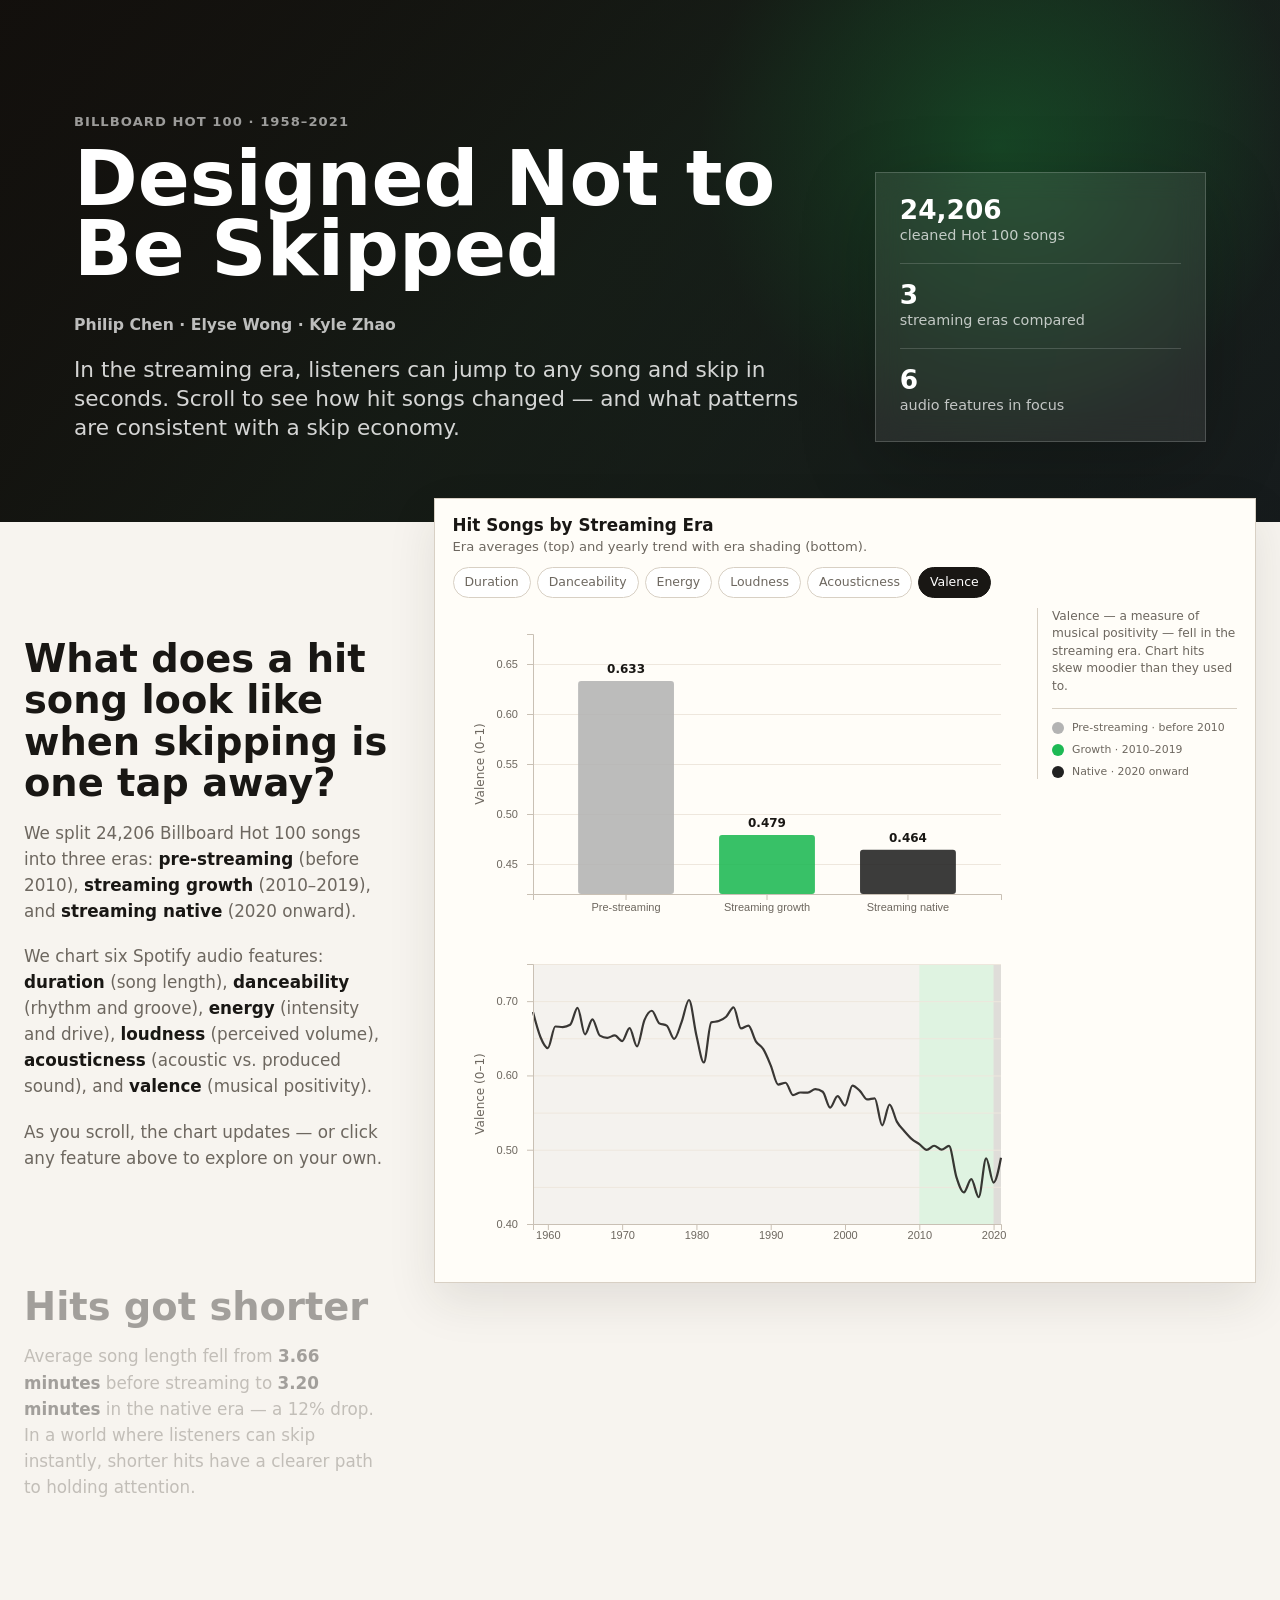
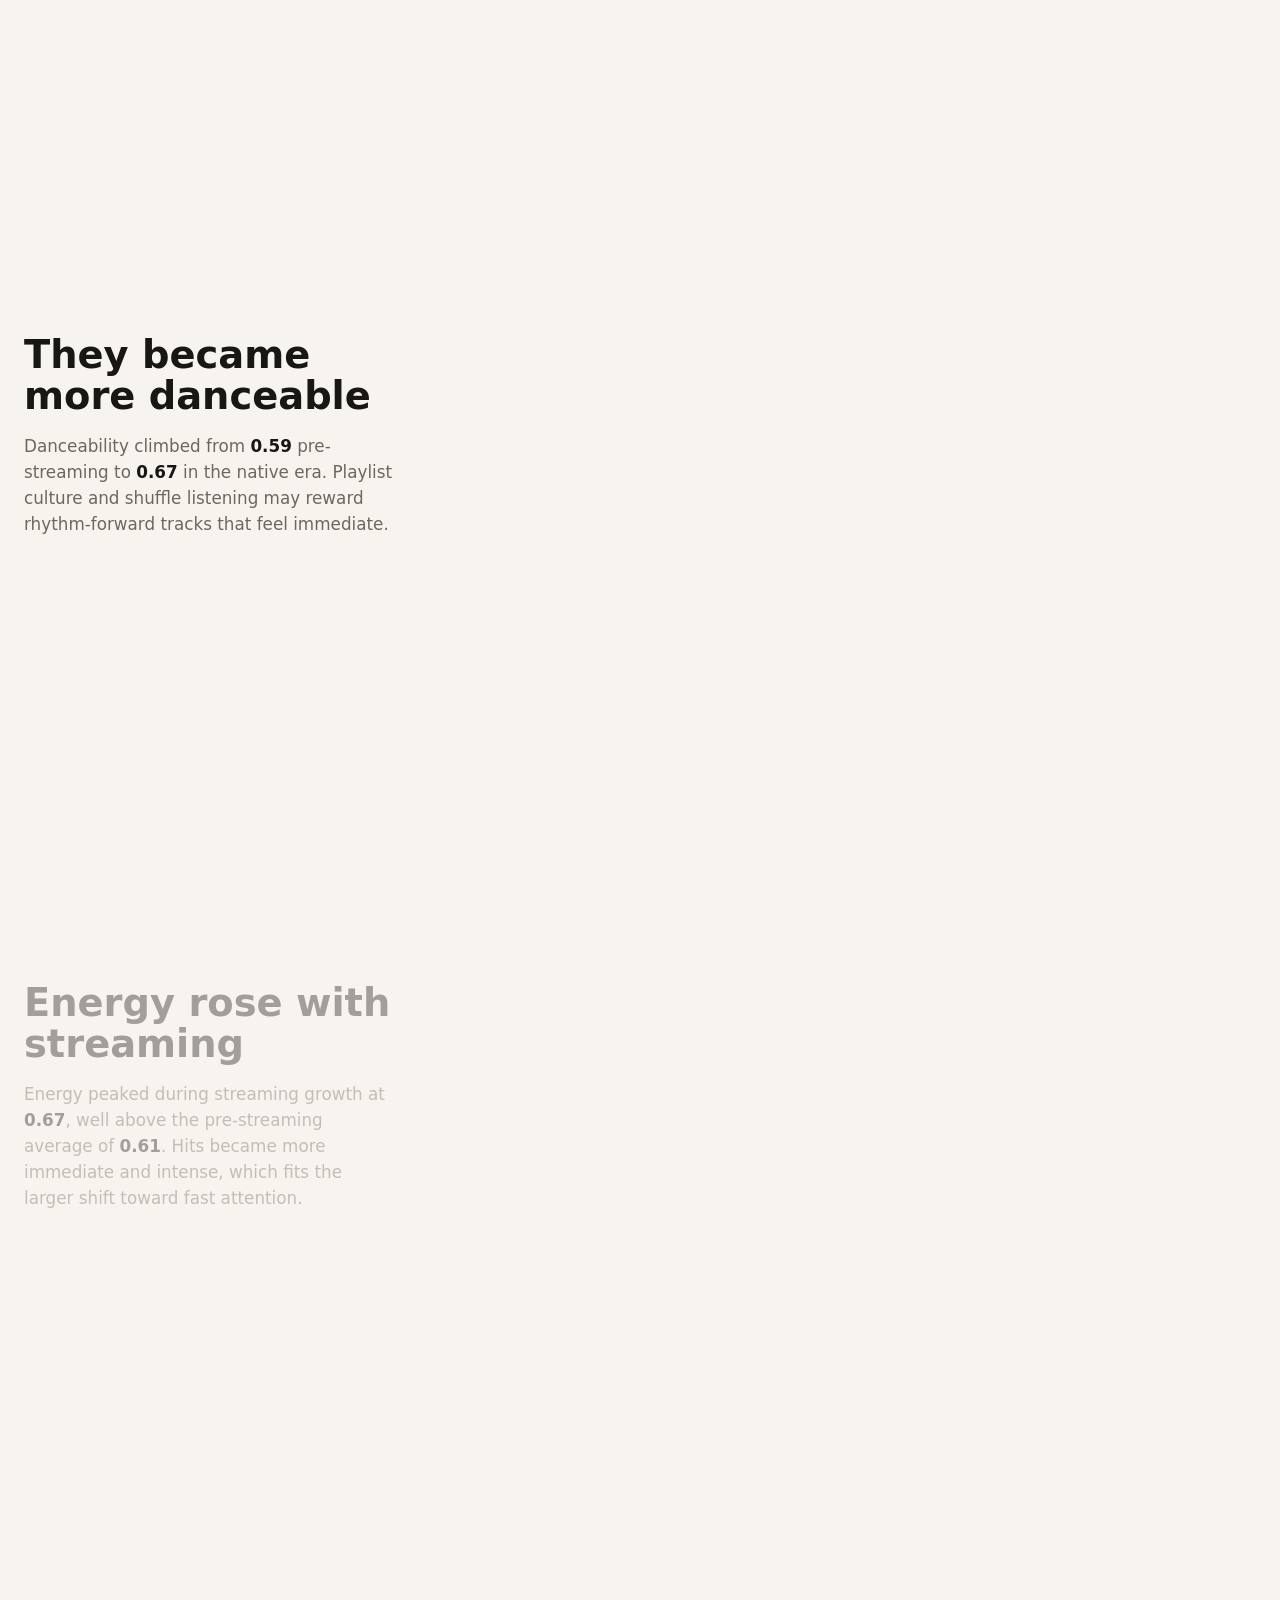
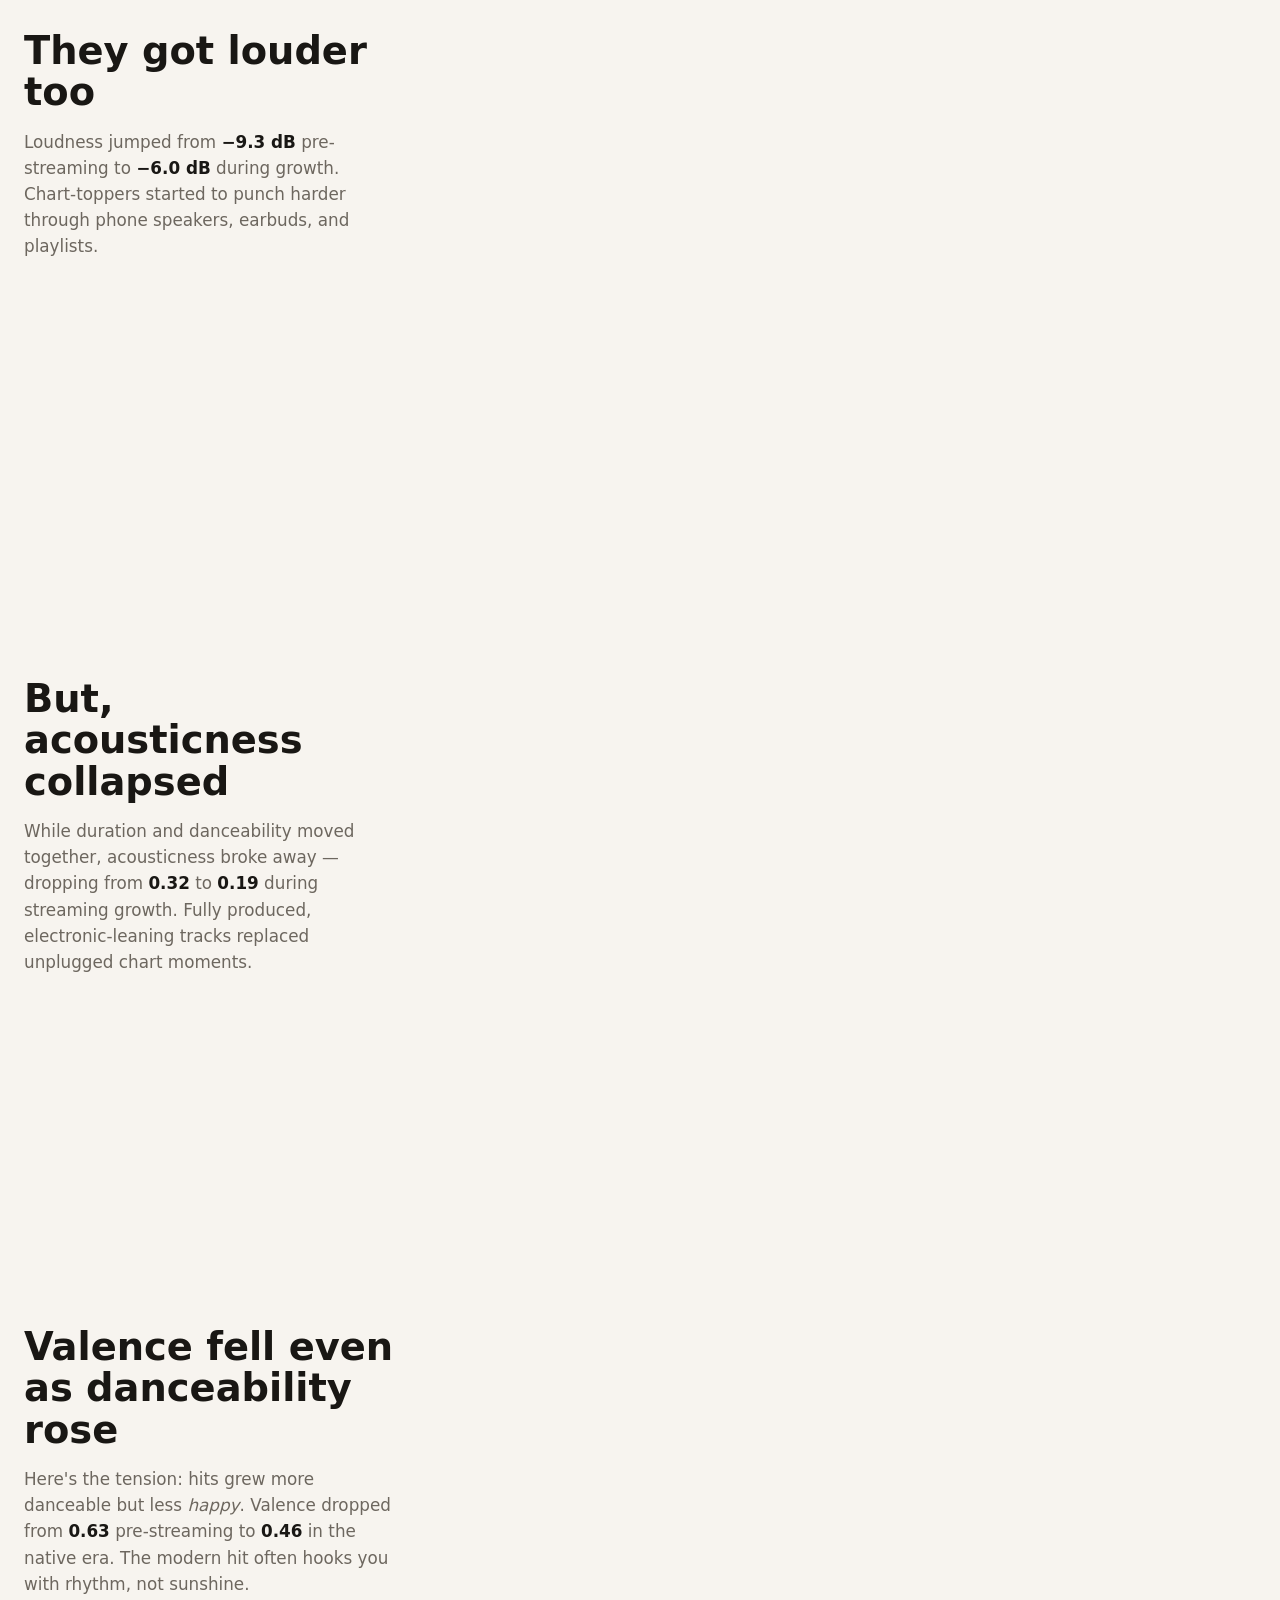
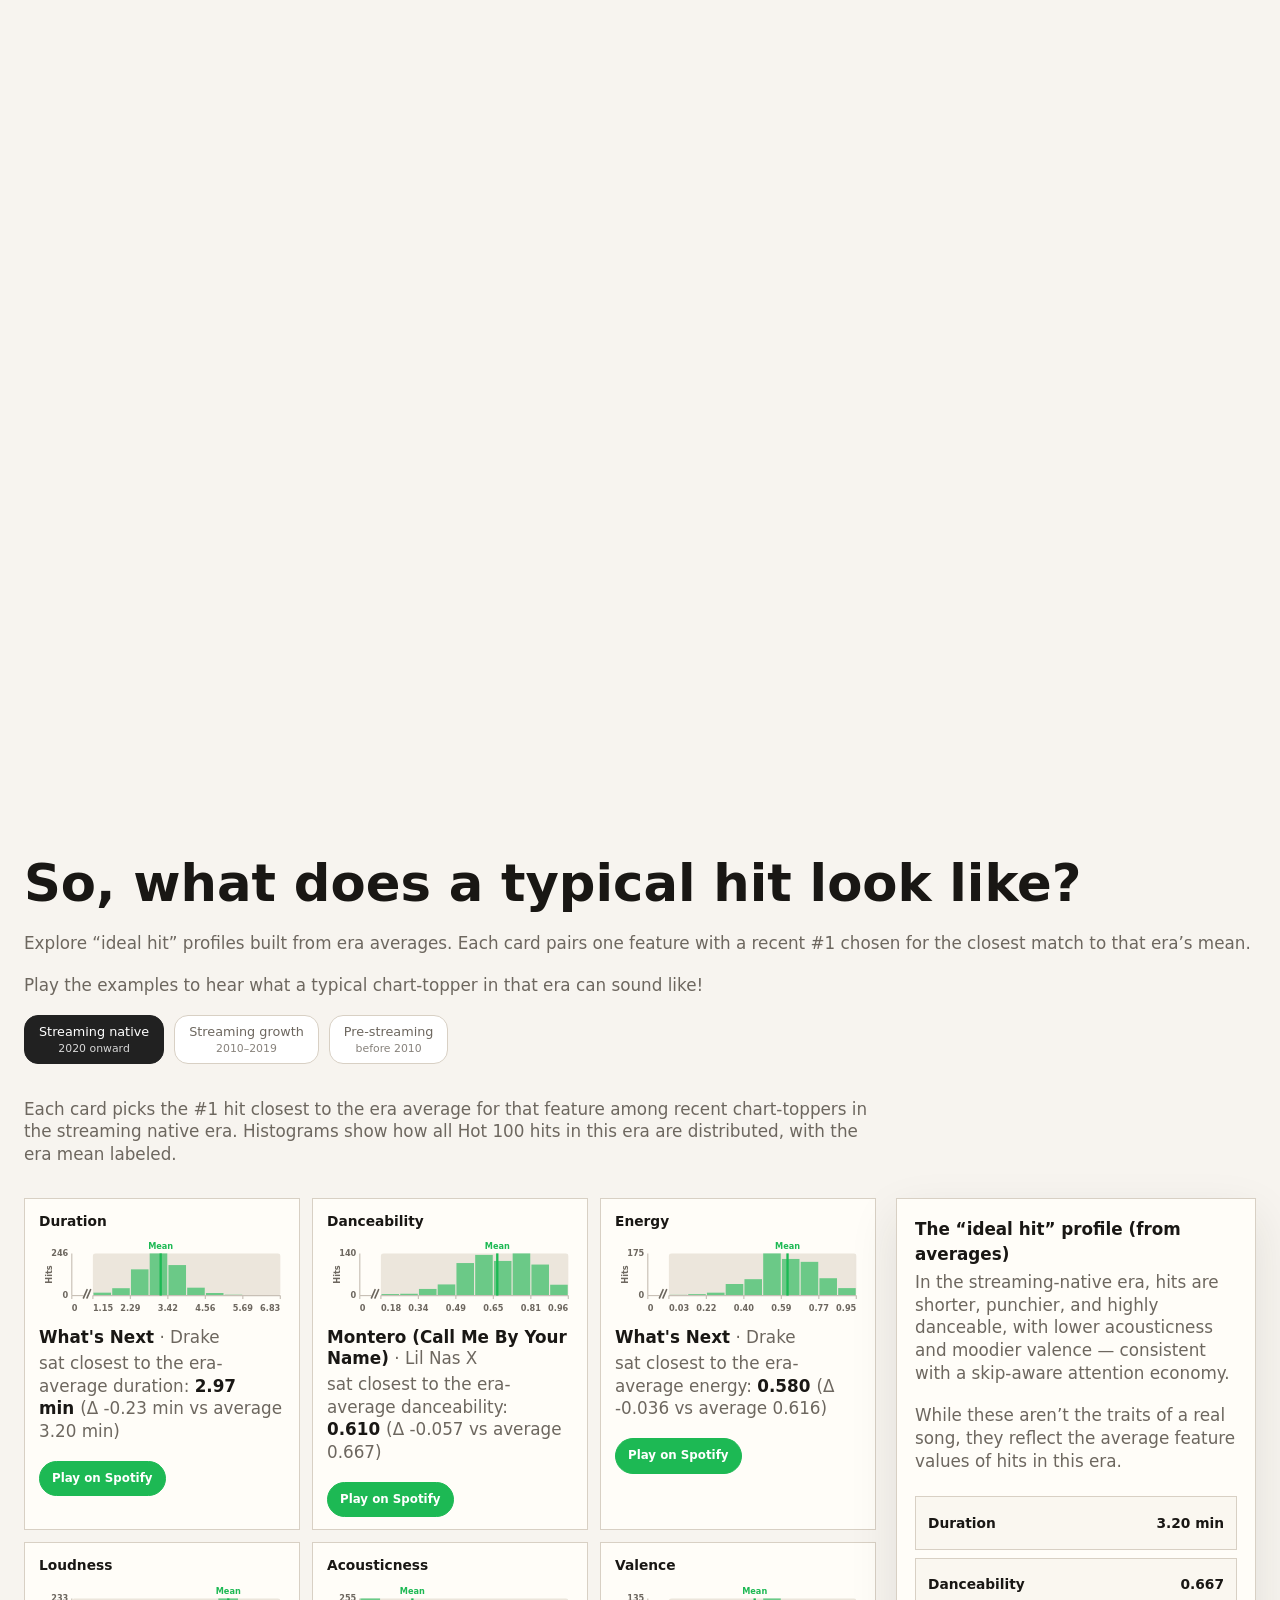
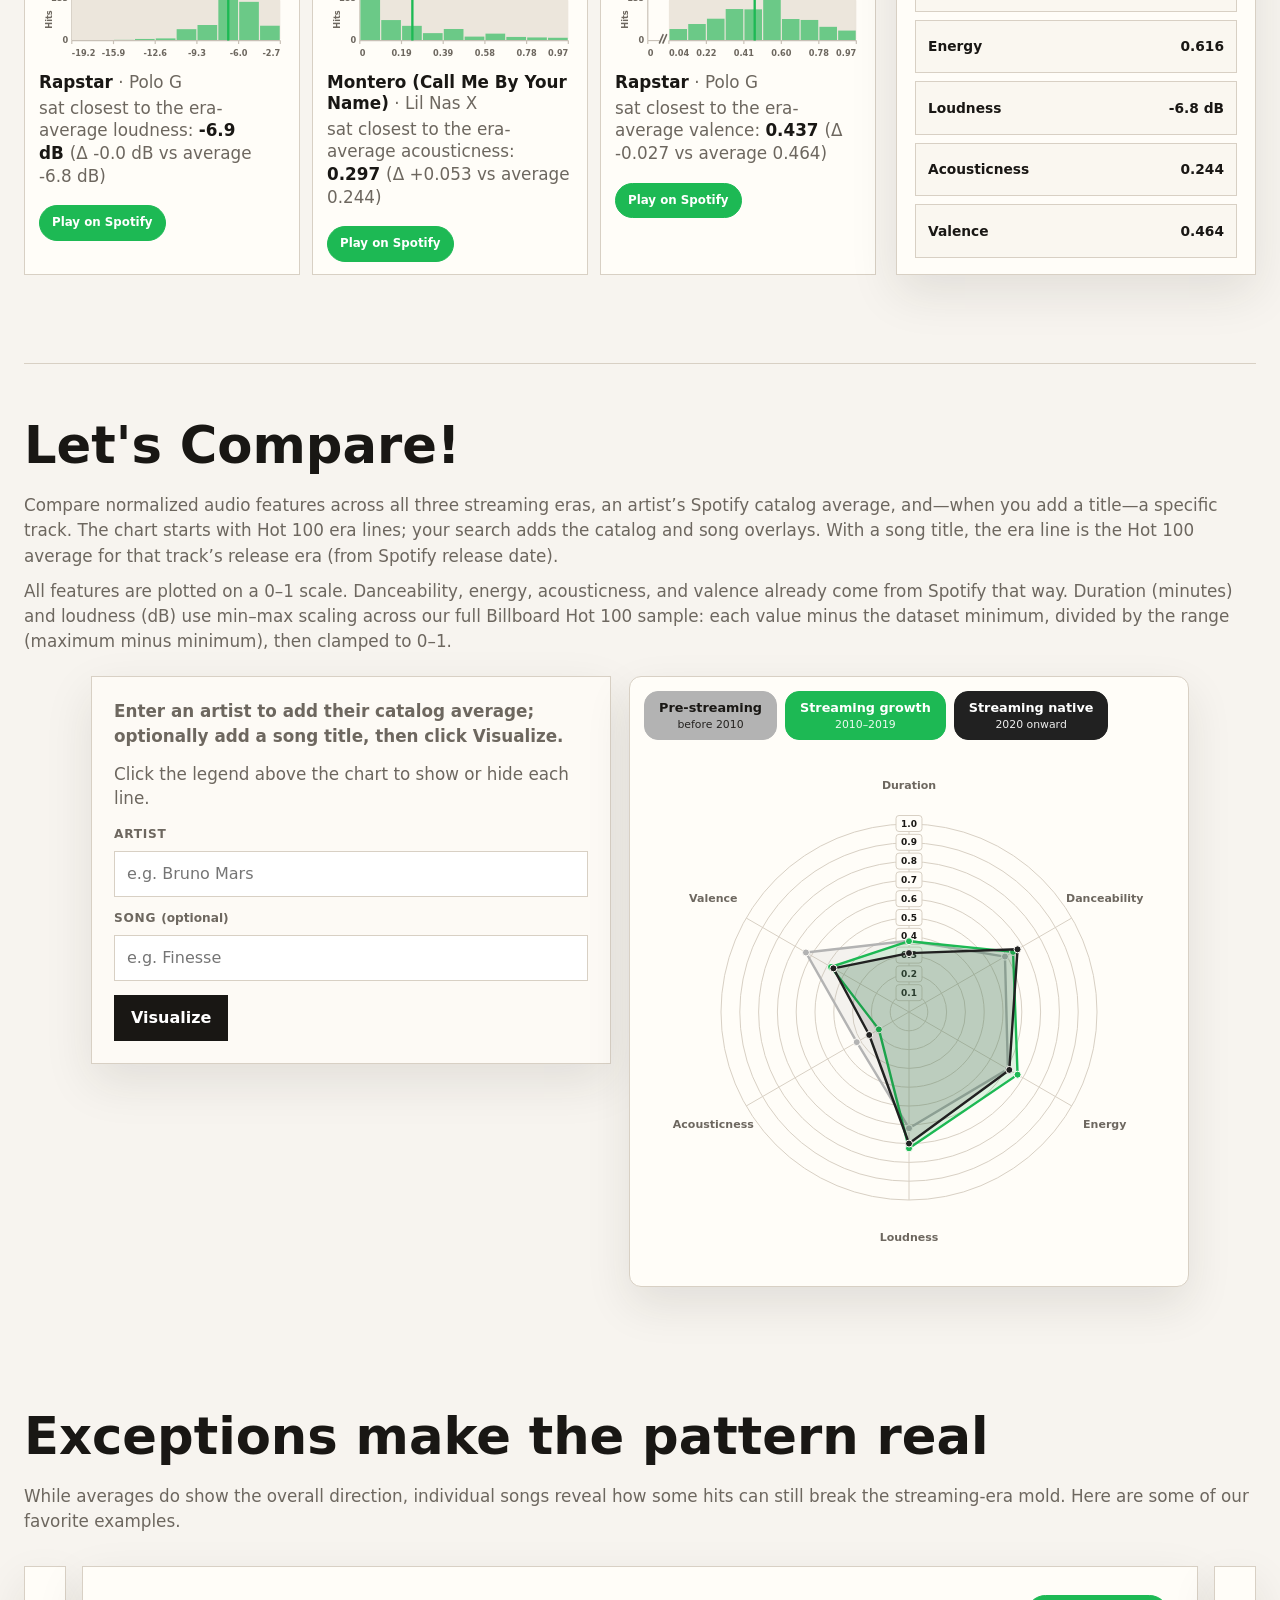
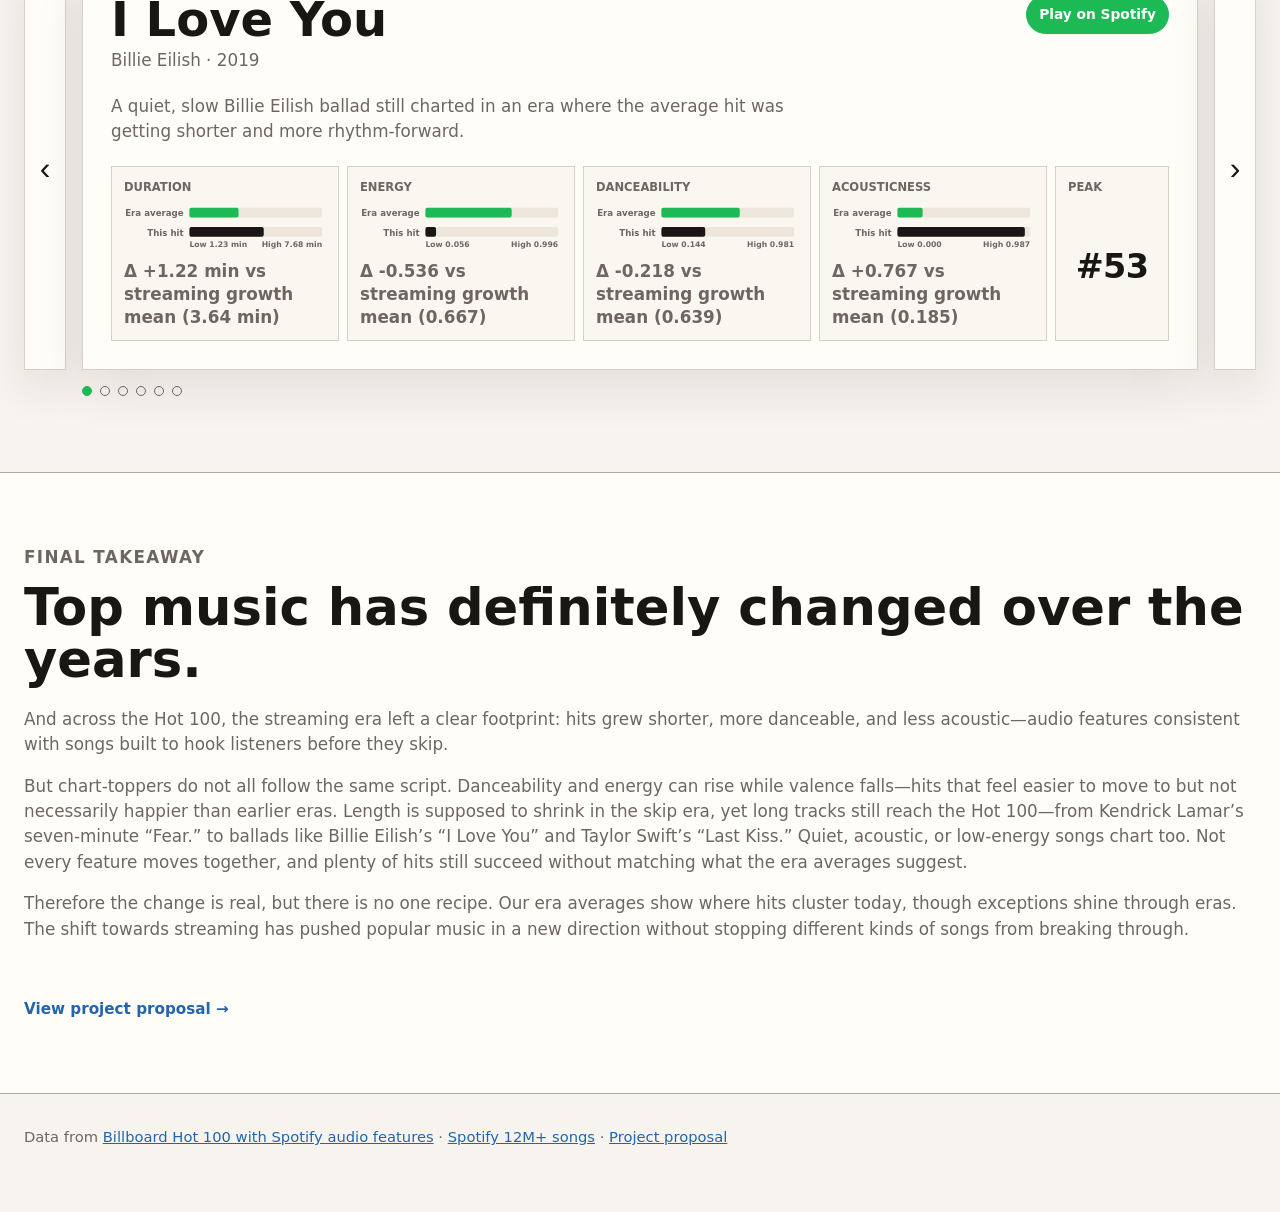
==== commit 0657099b: "Typical Hit Section Change" ====
--- a/index.html
+++ b/index.html
@@ -194,9 +194,13 @@
         <div class="section-copy">
           <h2>So, what does a typical hit look like?</h2>
           <p>
-            Explore the &ldquo;ideal&rdquo; streaming profile for songs of every era.
-            Listen to and view chart-topper examples to see how they differ from the
-            average hit in their era.
+            Explore &ldquo;ideal hit&rdquo; profiles built from era averages. Each card
+            pairs one feature with a recent #1 chosen for the closest match to that
+            era&rsquo;s mean.
+          </p>
+          <p>
+            Play the examples to hear what a typical chart-topper in that era can sound
+            like!
           </p>
           <div class="era-toggle" role="group" aria-label="Select era for hit profile">
             <button type="button" class="era-pill active" data-era="Streaming native">
@@ -215,6 +219,7 @@
         </div>
 
         <aside class="profile-panel">
+          <div id="native-profile-caption" class="native-profile-caption" aria-hidden="true"></div>
           <div id="native-profile" class="native-profile"></div>
           <div id="ideal-song" class="ideal-song" aria-label="Ideal era profile"></div>
         </aside>
--- a/style.css
+++ b/style.css
@@ -268,17 +268,38 @@
 }
 
 .native-profile {
+  margin-top: 0;
+  min-height: 0;
+  height: 100%;
+  display: flex;
+  flex-direction: column;
+}
+
+#native-profile-caption.native-profile-caption {
   margin-top: 16px;
+  grid-column: 1;
+  grid-row: 1;
 }
 
 .ideal-song {
-  margin-top: 12px;
+  margin-top: 0;
   padding: 18px 18px 16px;
   border: 1px solid var(--line);
   background: var(--panel);
   box-shadow: var(--shadow);
+  min-width: 0;
+  display: flex;
+  flex-direction: column;
+  height: 100%;
+  box-sizing: border-box;
+  grid-column: 2;
+  grid-row: 2;
   align-self: stretch;
-  min-width: 0;
+}
+
+#native-profile {
+  grid-column: 1;
+  grid-row: 2;
 }
 
 .ideal-song .ideal-title {
@@ -387,14 +408,15 @@
   font-size: 0.86rem;
 }
 
-.native-rule {
-  margin: 0 0 6px;
-  font-size: 0.7rem;
-  color: var(--muted);
-  line-height: 1.3;
-}
-
-.native-bar-chart {
+.native-profile-caption {
+  margin: 0 0 12px;
+  font-size: 1.05rem;
+  color: var(--muted);
+  line-height: 1.35;
+}
+
+.native-bar-chart,
+.native-hist-chart {
   margin-top: 2px;
 }
 
@@ -405,10 +427,81 @@
   font-variant-numeric: tabular-nums;
 }
 
-.native-bar-svg {
+.native-bar-svg,
+.native-hist-svg {
   display: block;
   width: 100%;
   height: auto;
+}
+
+.mini-hist-track {
+  fill: #ece6dc;
+}
+
+.mini-hist-bar {
+  opacity: 0.62;
+  pointer-events: all;
+}
+
+.mini-hist-mean {
+  stroke: #1db954;
+  stroke-width: 2;
+}
+
+.mini-hist-mean-label {
+  fill: #1db954;
+  font-size: 7px;
+  font-weight: 800;
+}
+
+.mini-hist-y-axis {
+  stroke: #c8c0b6;
+  stroke-width: 1;
+}
+
+.mini-hist-x-axis {
+  stroke: #c8c0b6;
+  stroke-width: 1;
+}
+
+.mini-hist-x-tick {
+  stroke: #c8c0b6;
+  stroke-width: 1;
+}
+
+.mini-hist-axis-break {
+  stroke: #6d675f;
+  stroke-width: 1.4;
+  stroke-linecap: round;
+  pointer-events: none;
+}
+
+.mini-hist-x-axis-stub {
+  stroke: #c8c0b6;
+}
+
+.mini-hist-break-zero {
+  font-size: 7px;
+}
+
+.mini-hist-y-label {
+  fill: var(--muted);
+  font-size: 7px;
+  font-weight: 600;
+  font-variant-numeric: tabular-nums;
+}
+
+.mini-hist-y-title {
+  fill: var(--muted);
+  font-size: 7px;
+  font-weight: 700;
+}
+
+.mini-hist-bucket-label {
+  fill: var(--muted);
+  font-size: 7px;
+  font-weight: 600;
+  font-variant-numeric: tabular-nums;
 }
 
 .mini-bar-label {
@@ -430,6 +523,10 @@
   width: 100%;
   min-width: 0;
   overflow: visible;
+  flex: 1;
+  display: flex;
+  flex-direction: column;
+  min-height: 0;
 }
 
 .ideal-feature-list {
@@ -438,12 +535,15 @@
   list-style: none;
   display: grid;
   gap: 8px;
+  flex: 1;
+  grid-template-rows: repeat(6, 1fr);
+  min-height: 0;
 }
 
 .ideal-feature-item {
   display: flex;
   justify-content: space-between;
-  align-items: baseline;
+  align-items: center;
   gap: 12px;
   padding: 10px 12px;
   border: 1px solid var(--line);
@@ -549,21 +649,21 @@
   max-width: 1360px;
   margin: 0 auto;
   grid-template-columns: minmax(0, 1fr) minmax(280px, 360px);
-  align-items: start;
+  grid-template-rows: auto 1fr;
+  align-items: stretch;
 }
 
 #native-profile .native-profile-grid {
   grid-template-columns: repeat(3, minmax(0, 1fr));
   gap: 12px;
+  flex: 1;
+  align-content: start;
 }
 
 .profile-panel .step-link {
   margin-top: 8px;
 }
 
-.profile-panel .ideal-song {
-  margin-top: 0;
-}
 
 .era-controls {
   display: flex;
@@ -1085,7 +1185,7 @@
 }
 
 .song-card {
-  min-height: 292px;
+  min-height: 360px;
   padding: 28px;
   border: 1px solid var(--line);
   background: var(--panel);
@@ -1134,6 +1234,36 @@
   font-size: 1.08rem;
 }
 
+.song-feature-bars {
+  display: grid;
+  grid-template-columns: repeat(4, minmax(0, 1fr)) minmax(72px, 0.5fr);
+  gap: 8px;
+  margin: 0;
+}
+
+.song-bar-card {
+  padding: 12px;
+  border: 1px solid var(--line);
+  background: #faf7f0;
+  min-width: 0;
+}
+
+.song-bar-card h4 {
+  margin: 0 0 6px;
+  font-size: 0.72rem;
+  font-weight: 800;
+  text-transform: uppercase;
+  color: var(--muted);
+}
+
+.song-bar-card .native-bar-chart {
+  margin-top: 0;
+}
+
+.song-bar-card .native-bar-svg {
+  width: 100%;
+}
+
 .song-metrics {
   display: grid;
   grid-template-columns: repeat(5, minmax(0, 1fr));
@@ -1165,6 +1295,18 @@
 .song-metric-peak {
   display: flex;
   flex-direction: column;
+  justify-content: center;
+  padding: 12px;
+  border: 1px solid var(--line);
+  background: #faf7f0;
+  container-type: inline-size;
+}
+
+.song-metric-peak dt {
+  color: var(--muted);
+  font-size: 0.72rem;
+  font-weight: 800;
+  text-transform: uppercase;
 }
 
 .song-metric-peak dd {
@@ -1174,6 +1316,7 @@
   justify-content: center;
   margin: 8px 0 0;
   font-size: clamp(1.85rem, 38cqi, 3.75rem);
+  font-weight: 900;
   line-height: 1;
   letter-spacing: -0.02em;
 }
@@ -1776,6 +1919,29 @@
 
   .profile-panel {
     grid-template-columns: 1fr;
+    grid-template-rows: auto auto auto;
+  }
+
+  #native-profile-caption.native-profile-caption {
+    grid-column: 1;
+    grid-row: 1;
+  }
+
+  #native-profile {
+    grid-column: 1;
+    grid-row: 2;
+  }
+
+  .ideal-song {
+    grid-column: 1;
+    grid-row: 3;
+    height: auto;
+  }
+
+  .ideal-song-chart,
+  .ideal-feature-list {
+    flex: none;
+    grid-template-rows: none;
   }
 
   .song-compare-layout {
@@ -1886,6 +2052,23 @@
     display: block;
   }
 
+  .song-feature-bars {
+    grid-template-columns: repeat(2, minmax(0, 1fr));
+  }
+
+  .song-metric-peak {
+    grid-column: 1 / -1;
+    flex-direction: row;
+    align-items: center;
+    justify-content: space-between;
+    gap: 12px;
+  }
+
+  .song-metric-peak dd {
+    margin: 0;
+    font-size: clamp(1.5rem, 8vw, 2rem);
+  }
+
   .native-play,
   .listen-link {
     display: inline-block;
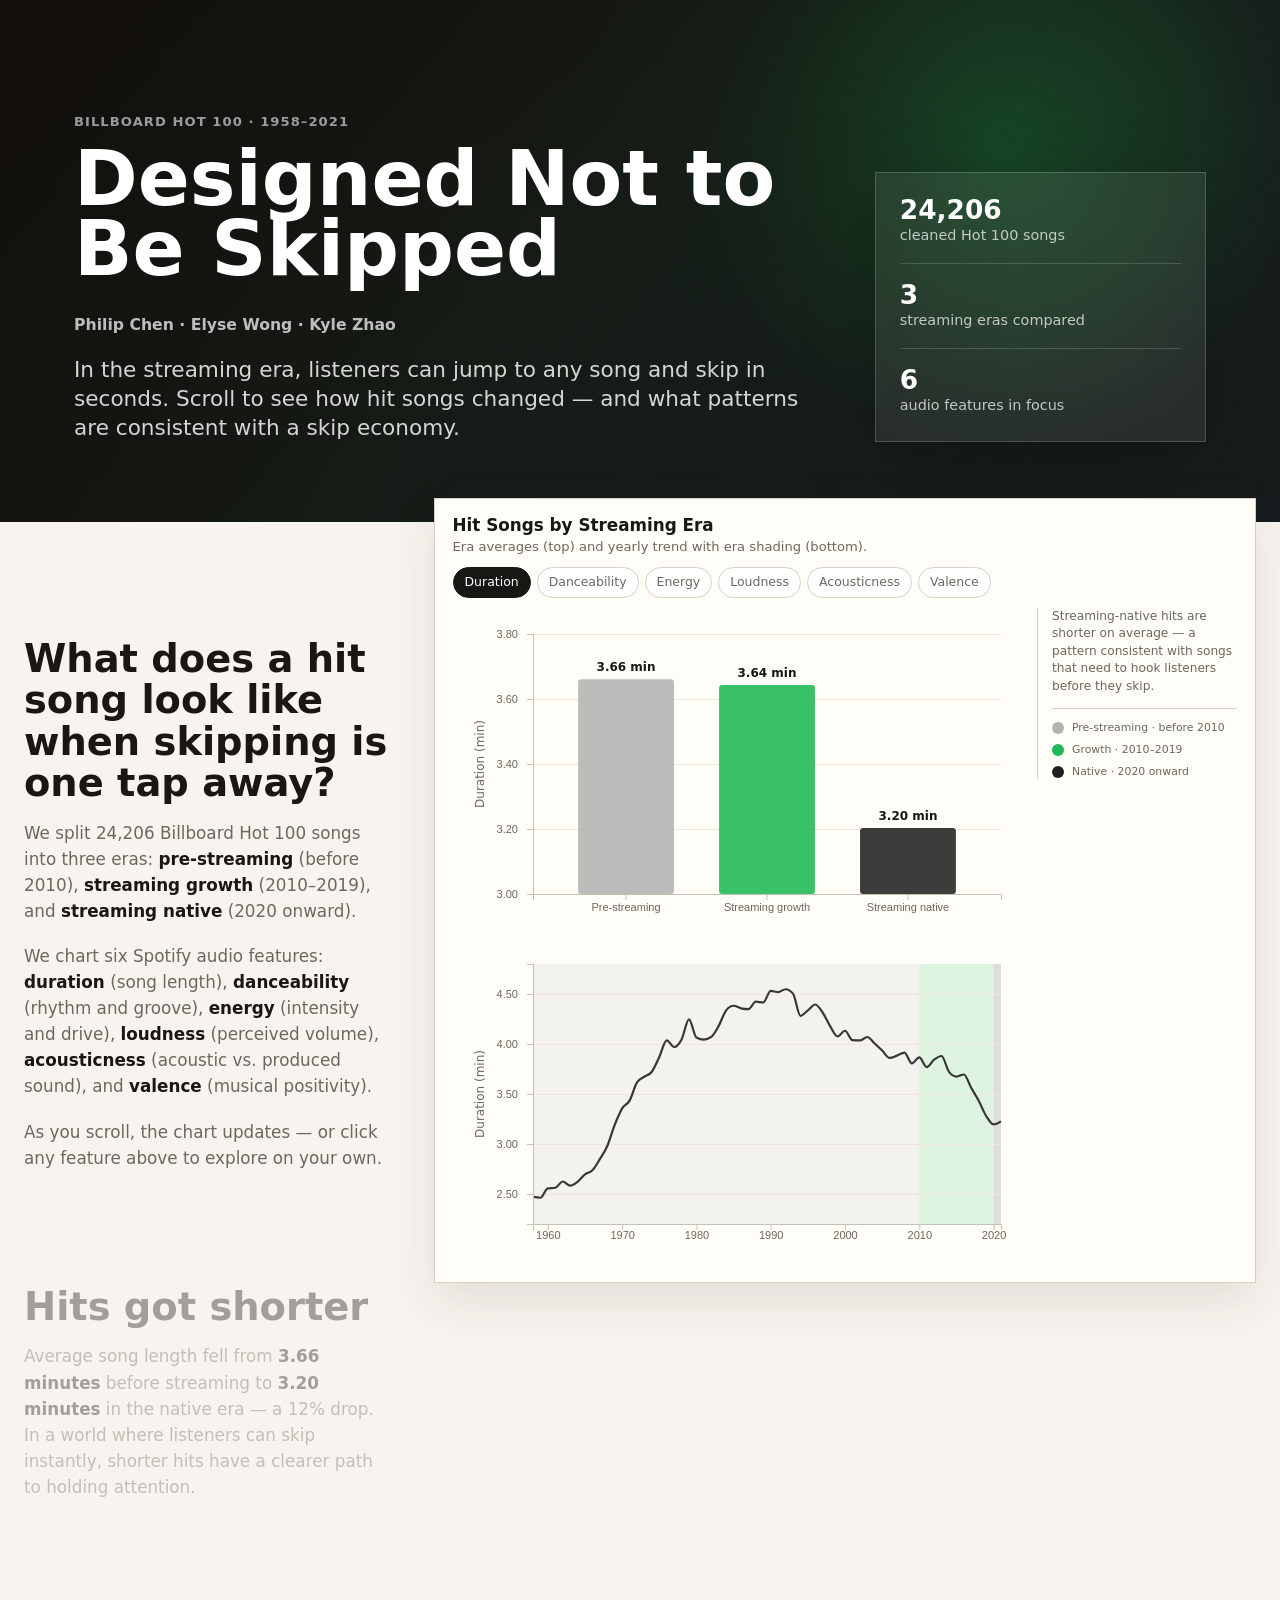
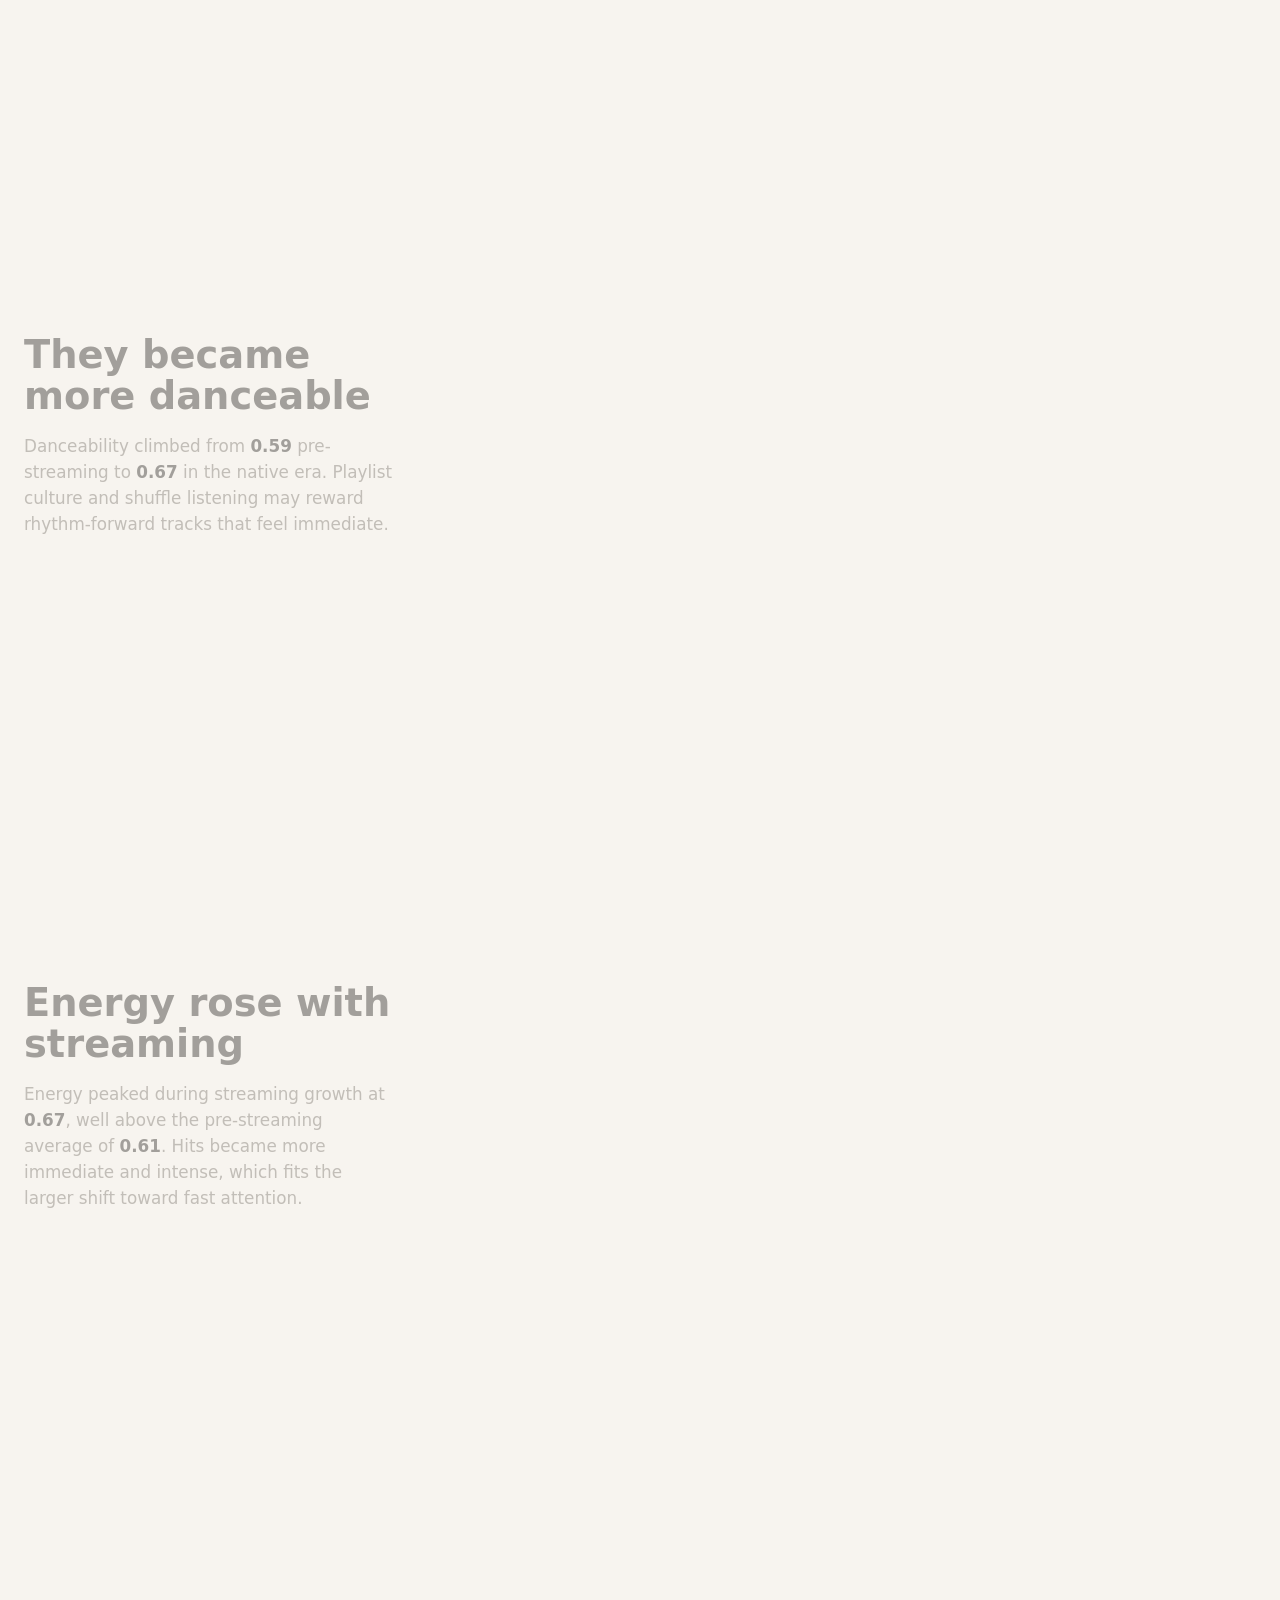
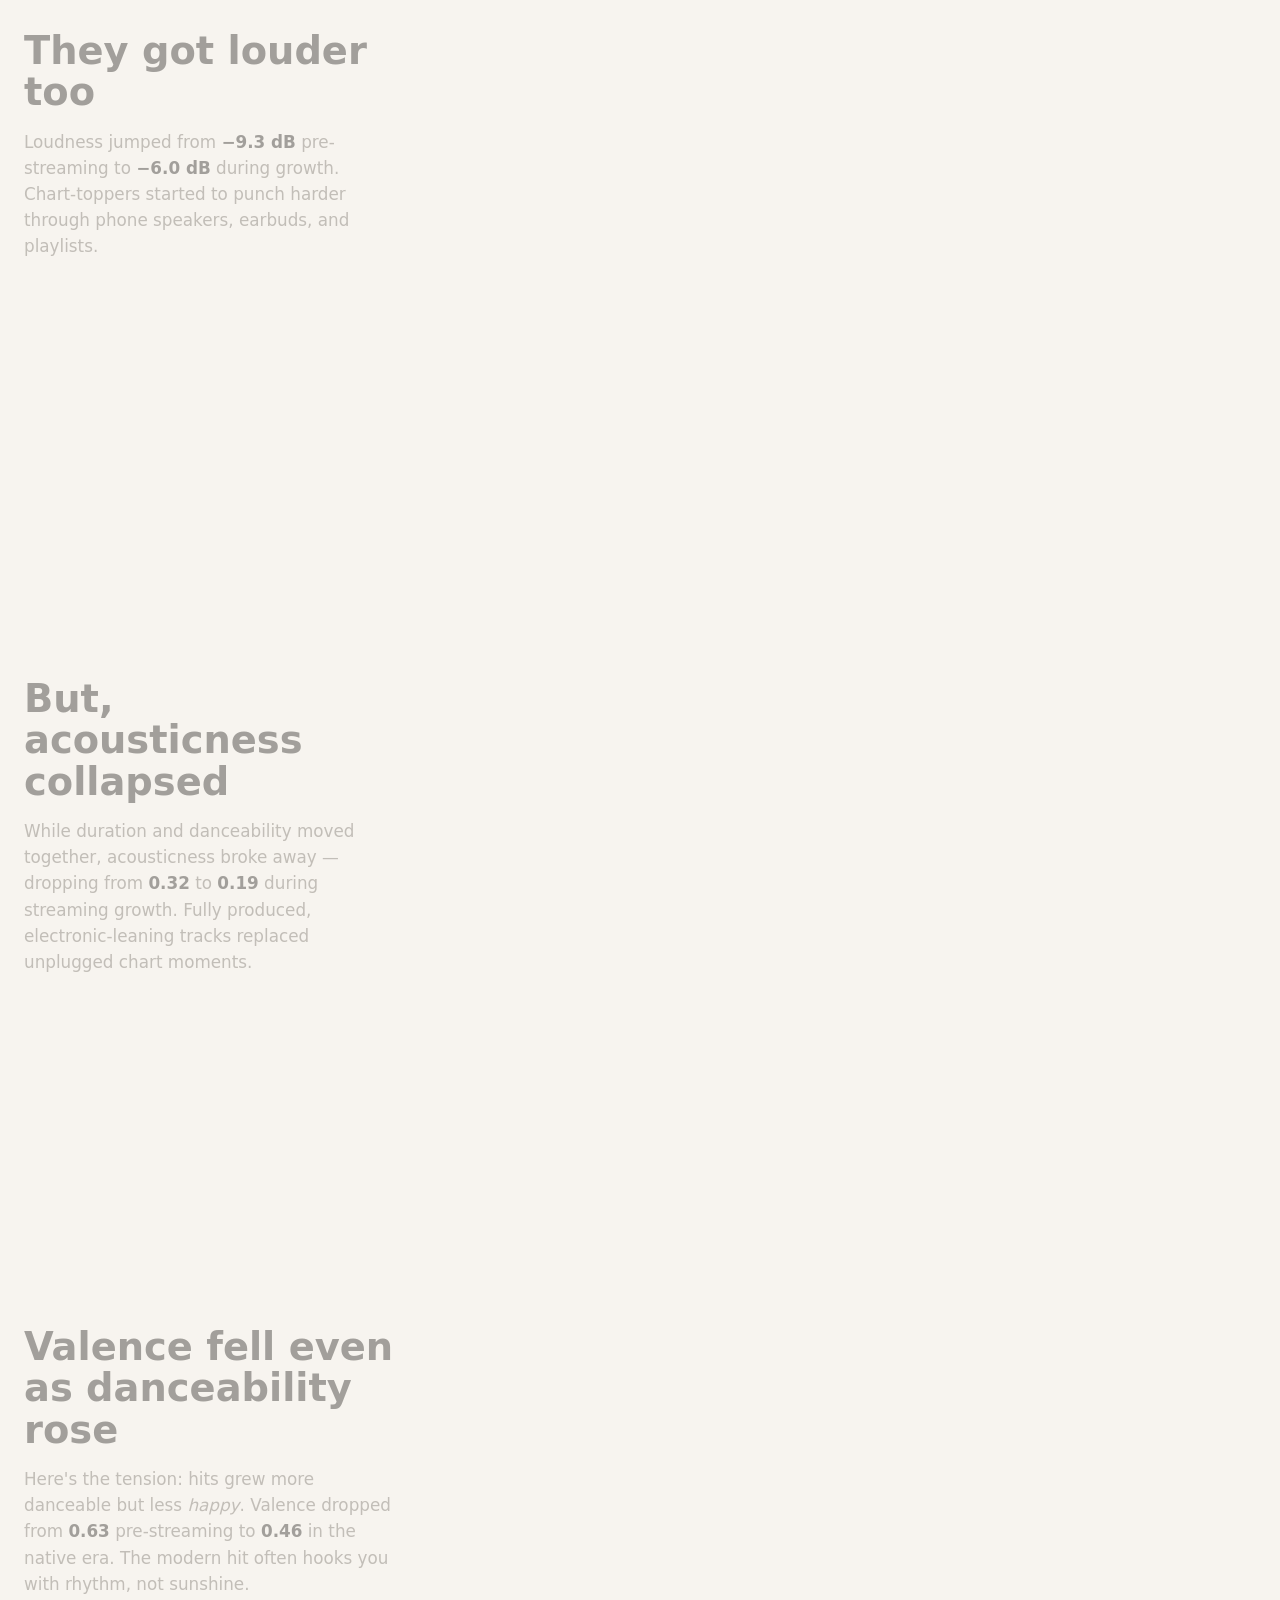
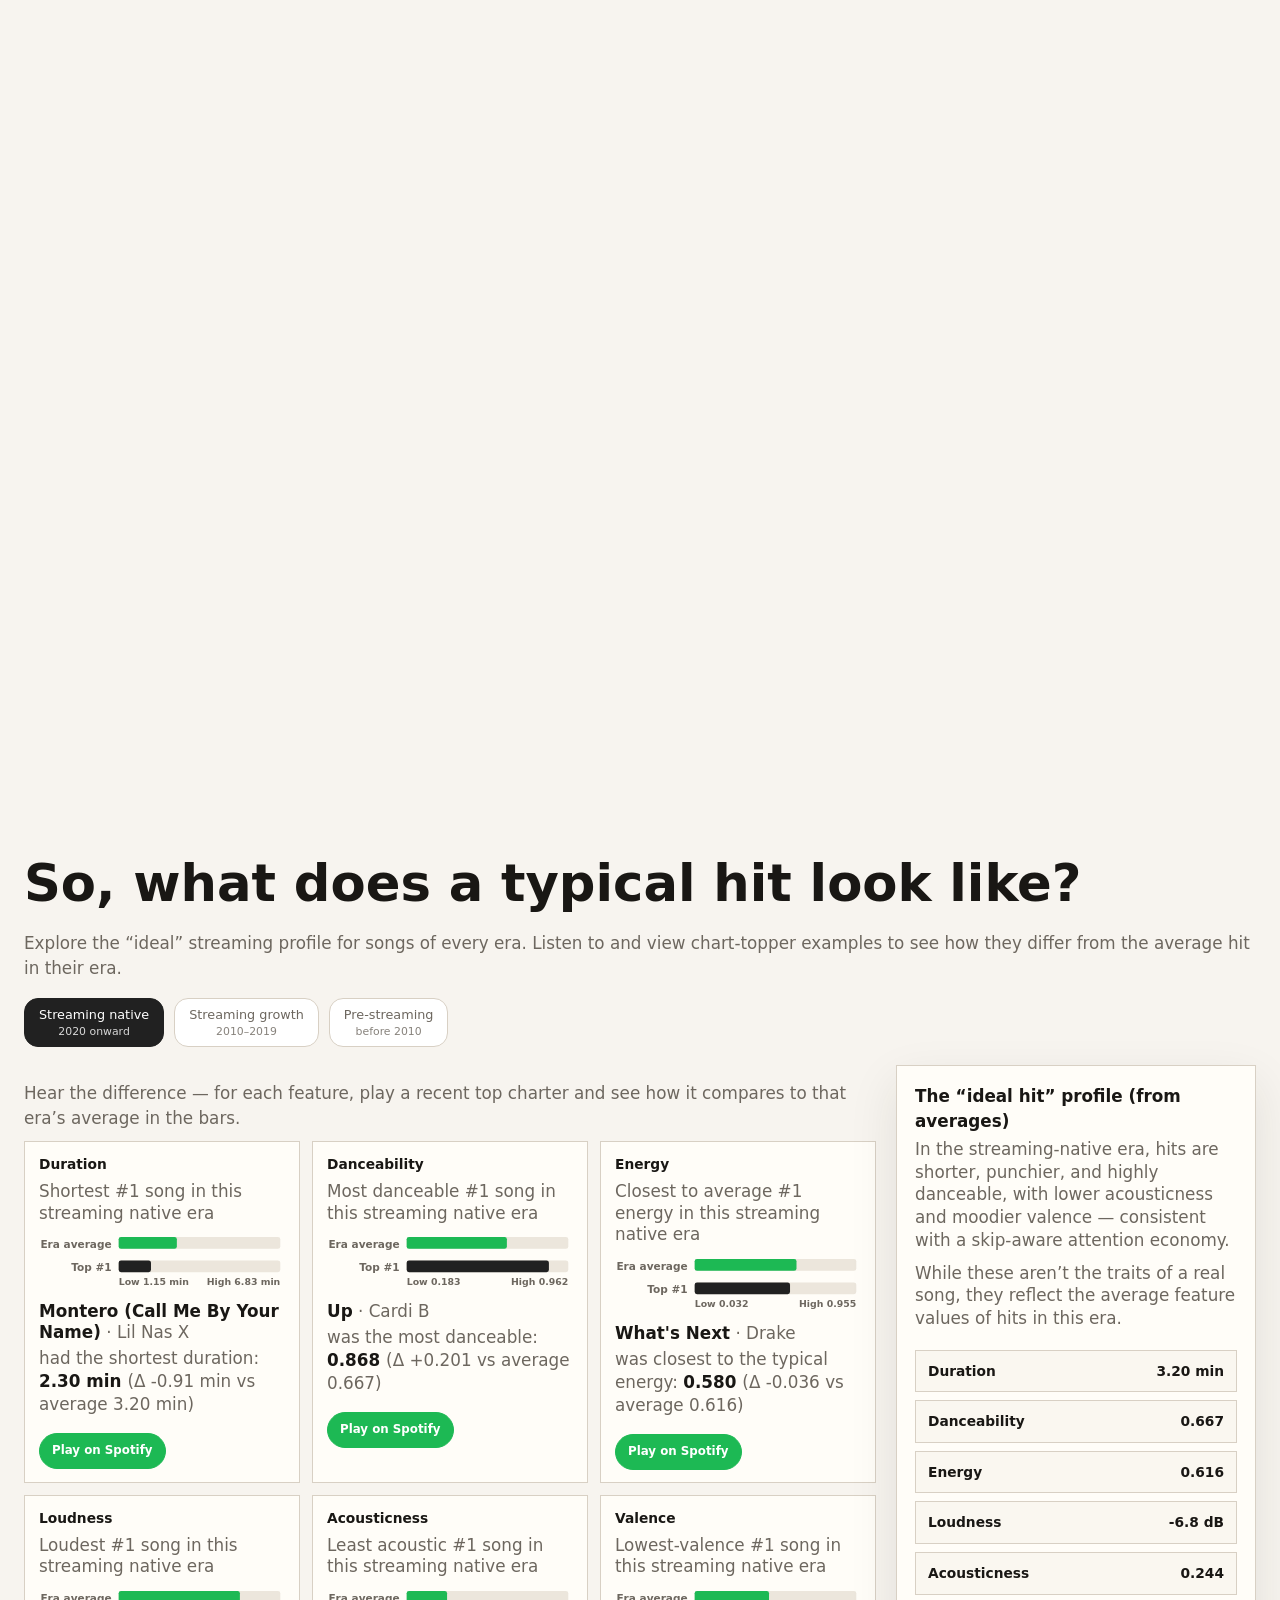
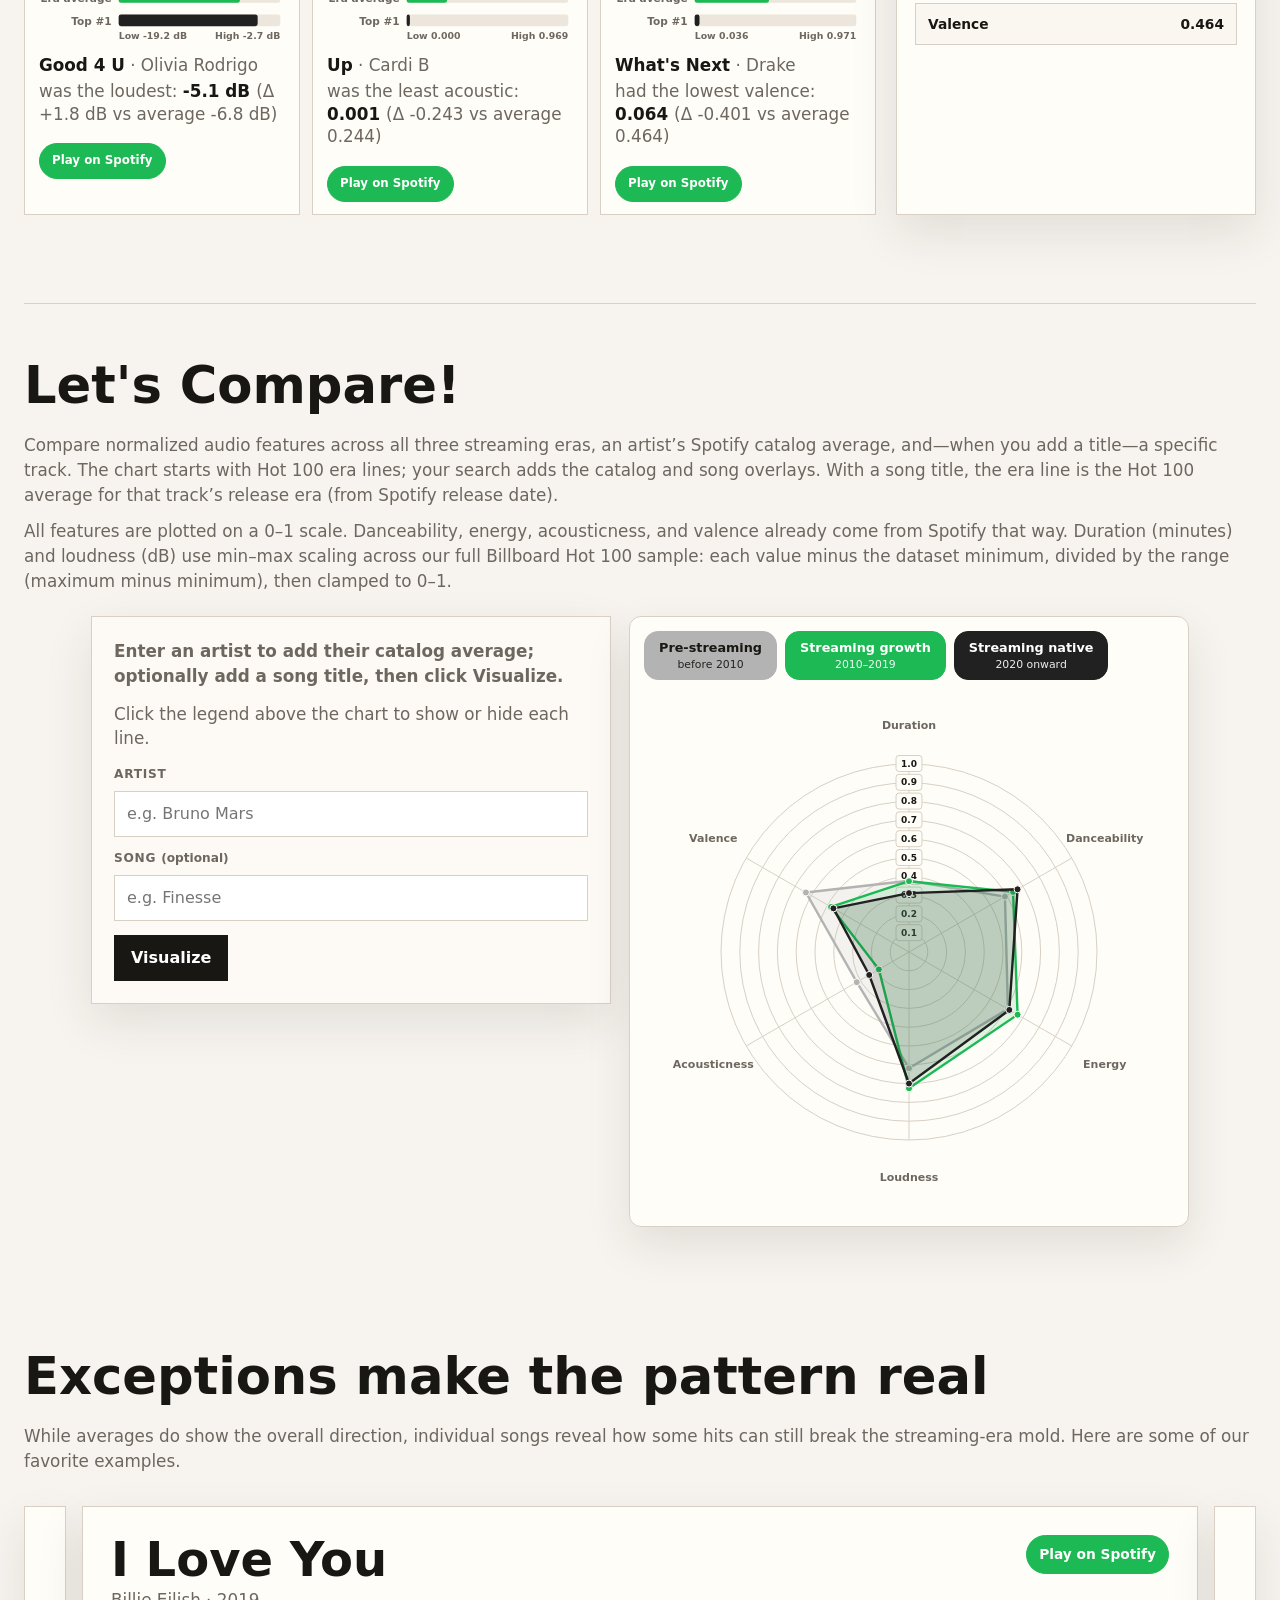
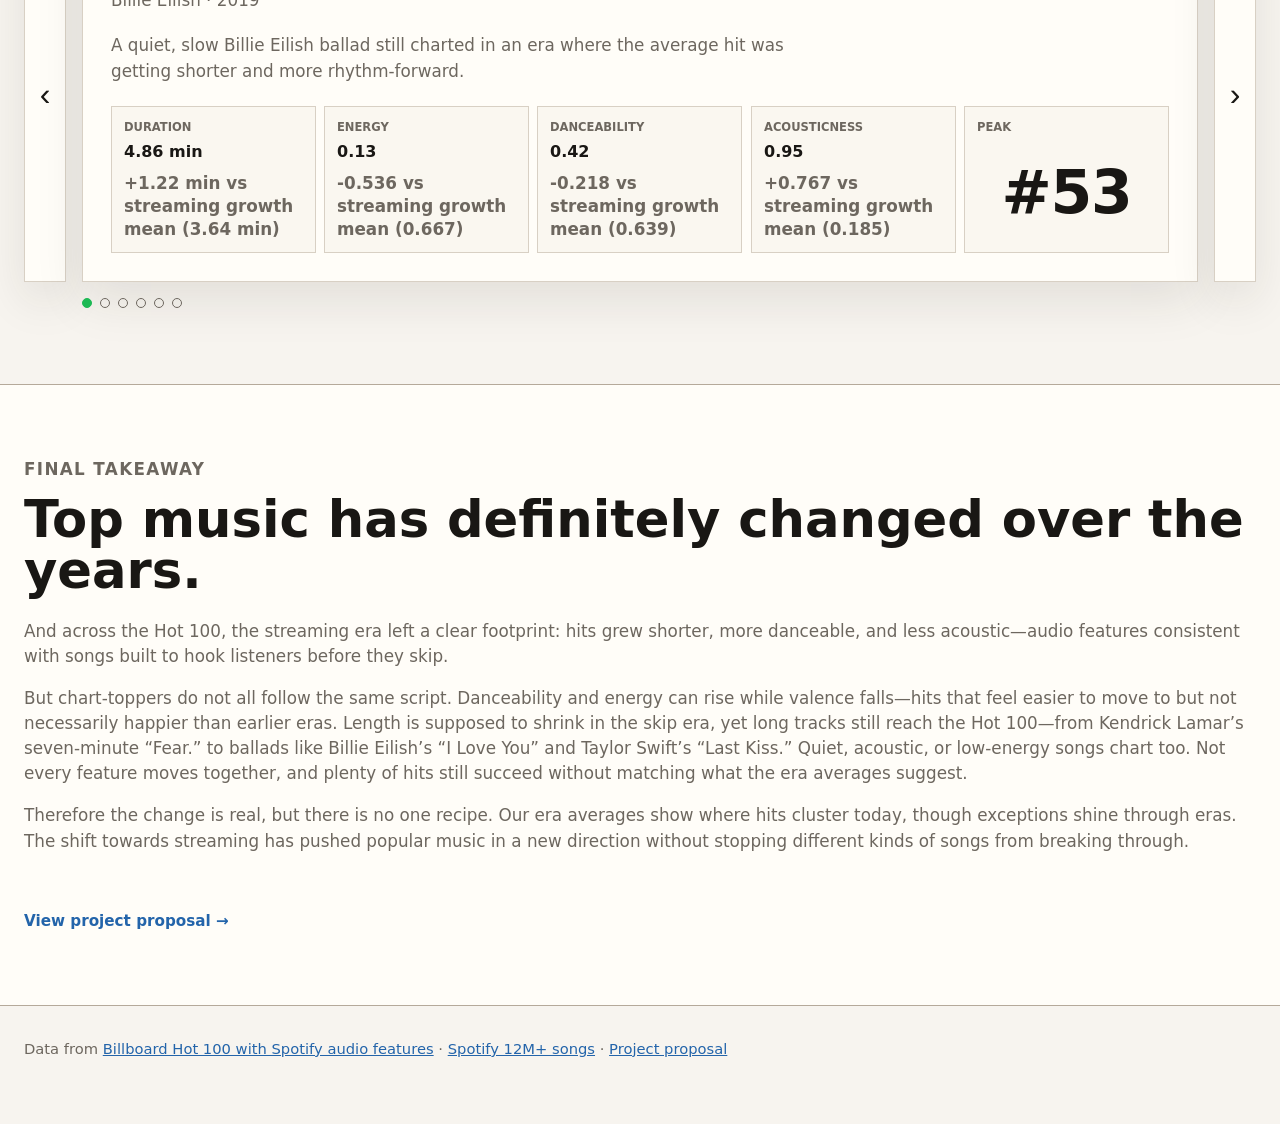
==== commit 4419b3fa: "Merge branch 'main' of https://github.com/philip-chen6/106-project-4" ====
--- a/index.html
+++ b/index.html
@@ -194,13 +194,9 @@
         <div class="section-copy">
           <h2>So, what does a typical hit look like?</h2>
           <p>
-            Explore &ldquo;ideal hit&rdquo; profiles built from era averages. Each card
-            pairs one feature with a recent #1 chosen for the closest match to that
-            era&rsquo;s mean.
-          </p>
-          <p>
-            Play the examples to hear what a typical chart-topper in that era can sound
-            like!
+            Explore the &ldquo;ideal&rdquo; streaming profile for songs of every era.
+            Listen to and view chart-topper examples to see how they differ from the
+            average hit in their era.
           </p>
           <div class="era-toggle" role="group" aria-label="Select era for hit profile">
             <button type="button" class="era-pill active" data-era="Streaming native">
@@ -219,7 +215,6 @@
         </div>
 
         <aside class="profile-panel">
-          <div id="native-profile-caption" class="native-profile-caption" aria-hidden="true"></div>
           <div id="native-profile" class="native-profile"></div>
           <div id="ideal-song" class="ideal-song" aria-label="Ideal era profile"></div>
         </aside>
--- a/style.css
+++ b/style.css
@@ -268,38 +268,17 @@
 }
 
 .native-profile {
-  margin-top: 0;
-  min-height: 0;
-  height: 100%;
-  display: flex;
-  flex-direction: column;
-}
-
-#native-profile-caption.native-profile-caption {
   margin-top: 16px;
-  grid-column: 1;
-  grid-row: 1;
 }
 
 .ideal-song {
-  margin-top: 0;
+  margin-top: 12px;
   padding: 18px 18px 16px;
   border: 1px solid var(--line);
   background: var(--panel);
   box-shadow: var(--shadow);
+  align-self: stretch;
   min-width: 0;
-  display: flex;
-  flex-direction: column;
-  height: 100%;
-  box-sizing: border-box;
-  grid-column: 2;
-  grid-row: 2;
-  align-self: stretch;
-}
-
-#native-profile {
-  grid-column: 1;
-  grid-row: 2;
 }
 
 .ideal-song .ideal-title {
@@ -408,15 +387,14 @@
   font-size: 0.86rem;
 }
 
-.native-profile-caption {
-  margin: 0 0 12px;
-  font-size: 1.05rem;
-  color: var(--muted);
-  line-height: 1.35;
-}
-
-.native-bar-chart,
-.native-hist-chart {
+.native-rule {
+  margin: 0 0 6px;
+  font-size: 0.7rem;
+  color: var(--muted);
+  line-height: 1.3;
+}
+
+.native-bar-chart {
   margin-top: 2px;
 }
 
@@ -427,81 +405,10 @@
   font-variant-numeric: tabular-nums;
 }
 
-.native-bar-svg,
-.native-hist-svg {
+.native-bar-svg {
   display: block;
   width: 100%;
   height: auto;
-}
-
-.mini-hist-track {
-  fill: #ece6dc;
-}
-
-.mini-hist-bar {
-  opacity: 0.62;
-  pointer-events: all;
-}
-
-.mini-hist-mean {
-  stroke: #1db954;
-  stroke-width: 2;
-}
-
-.mini-hist-mean-label {
-  fill: #1db954;
-  font-size: 7px;
-  font-weight: 800;
-}
-
-.mini-hist-y-axis {
-  stroke: #c8c0b6;
-  stroke-width: 1;
-}
-
-.mini-hist-x-axis {
-  stroke: #c8c0b6;
-  stroke-width: 1;
-}
-
-.mini-hist-x-tick {
-  stroke: #c8c0b6;
-  stroke-width: 1;
-}
-
-.mini-hist-axis-break {
-  stroke: #6d675f;
-  stroke-width: 1.4;
-  stroke-linecap: round;
-  pointer-events: none;
-}
-
-.mini-hist-x-axis-stub {
-  stroke: #c8c0b6;
-}
-
-.mini-hist-break-zero {
-  font-size: 7px;
-}
-
-.mini-hist-y-label {
-  fill: var(--muted);
-  font-size: 7px;
-  font-weight: 600;
-  font-variant-numeric: tabular-nums;
-}
-
-.mini-hist-y-title {
-  fill: var(--muted);
-  font-size: 7px;
-  font-weight: 700;
-}
-
-.mini-hist-bucket-label {
-  fill: var(--muted);
-  font-size: 7px;
-  font-weight: 600;
-  font-variant-numeric: tabular-nums;
 }
 
 .mini-bar-label {
@@ -523,10 +430,6 @@
   width: 100%;
   min-width: 0;
   overflow: visible;
-  flex: 1;
-  display: flex;
-  flex-direction: column;
-  min-height: 0;
 }
 
 .ideal-feature-list {
@@ -535,15 +438,12 @@
   list-style: none;
   display: grid;
   gap: 8px;
-  flex: 1;
-  grid-template-rows: repeat(6, 1fr);
-  min-height: 0;
 }
 
 .ideal-feature-item {
   display: flex;
   justify-content: space-between;
-  align-items: center;
+  align-items: baseline;
   gap: 12px;
   padding: 10px 12px;
   border: 1px solid var(--line);
@@ -649,21 +549,21 @@
   max-width: 1360px;
   margin: 0 auto;
   grid-template-columns: minmax(0, 1fr) minmax(280px, 360px);
-  grid-template-rows: auto 1fr;
-  align-items: stretch;
+  align-items: start;
 }
 
 #native-profile .native-profile-grid {
   grid-template-columns: repeat(3, minmax(0, 1fr));
   gap: 12px;
-  flex: 1;
-  align-content: start;
 }
 
 .profile-panel .step-link {
   margin-top: 8px;
 }
 
+.profile-panel .ideal-song {
+  margin-top: 0;
+}
 
 .era-controls {
   display: flex;
@@ -1185,7 +1085,7 @@
 }
 
 .song-card {
-  min-height: 360px;
+  min-height: 292px;
   padding: 28px;
   border: 1px solid var(--line);
   background: var(--panel);
@@ -1234,55 +1134,25 @@
   font-size: 1.08rem;
 }
 
-.song-feature-bars {
-  display: grid;
-  grid-template-columns: repeat(4, minmax(0, 1fr)) minmax(72px, 0.5fr);
+.song-metrics {
+  display: grid;
+  grid-template-columns: repeat(5, minmax(0, 1fr));
   gap: 8px;
   margin: 0;
 }
 
-.song-bar-card {
+.song-metrics div {
   padding: 12px;
   border: 1px solid var(--line);
   background: #faf7f0;
-  min-width: 0;
-}
-
-.song-bar-card h4 {
-  margin: 0 0 6px;
+  container-type: inline-size;
+}
+
+.song-metrics dt {
+  color: var(--muted);
   font-size: 0.72rem;
   font-weight: 800;
   text-transform: uppercase;
-  color: var(--muted);
-}
-
-.song-bar-card .native-bar-chart {
-  margin-top: 0;
-}
-
-.song-bar-card .native-bar-svg {
-  width: 100%;
-}
-
-.song-metrics {
-  display: grid;
-  grid-template-columns: repeat(5, minmax(0, 1fr));
-  gap: 8px;
-  margin: 0;
-}
-
-.song-metrics div {
-  padding: 12px;
-  border: 1px solid var(--line);
-  background: #faf7f0;
-  container-type: inline-size;
-}
-
-.song-metrics dt {
-  color: var(--muted);
-  font-size: 0.72rem;
-  font-weight: 800;
-  text-transform: uppercase;
 }
 
 .song-metrics dd {
@@ -1295,18 +1165,6 @@
 .song-metric-peak {
   display: flex;
   flex-direction: column;
-  justify-content: center;
-  padding: 12px;
-  border: 1px solid var(--line);
-  background: #faf7f0;
-  container-type: inline-size;
-}
-
-.song-metric-peak dt {
-  color: var(--muted);
-  font-size: 0.72rem;
-  font-weight: 800;
-  text-transform: uppercase;
 }
 
 .song-metric-peak dd {
@@ -1316,7 +1174,6 @@
   justify-content: center;
   margin: 8px 0 0;
   font-size: clamp(1.85rem, 38cqi, 3.75rem);
-  font-weight: 900;
   line-height: 1;
   letter-spacing: -0.02em;
 }
@@ -1919,29 +1776,6 @@
 
   .profile-panel {
     grid-template-columns: 1fr;
-    grid-template-rows: auto auto auto;
-  }
-
-  #native-profile-caption.native-profile-caption {
-    grid-column: 1;
-    grid-row: 1;
-  }
-
-  #native-profile {
-    grid-column: 1;
-    grid-row: 2;
-  }
-
-  .ideal-song {
-    grid-column: 1;
-    grid-row: 3;
-    height: auto;
-  }
-
-  .ideal-song-chart,
-  .ideal-feature-list {
-    flex: none;
-    grid-template-rows: none;
   }
 
   .song-compare-layout {
@@ -2052,23 +1886,6 @@
     display: block;
   }
 
-  .song-feature-bars {
-    grid-template-columns: repeat(2, minmax(0, 1fr));
-  }
-
-  .song-metric-peak {
-    grid-column: 1 / -1;
-    flex-direction: row;
-    align-items: center;
-    justify-content: space-between;
-    gap: 12px;
-  }
-
-  .song-metric-peak dd {
-    margin: 0;
-    font-size: clamp(1.5rem, 8vw, 2rem);
-  }
-
   .native-play,
   .listen-link {
     display: inline-block;
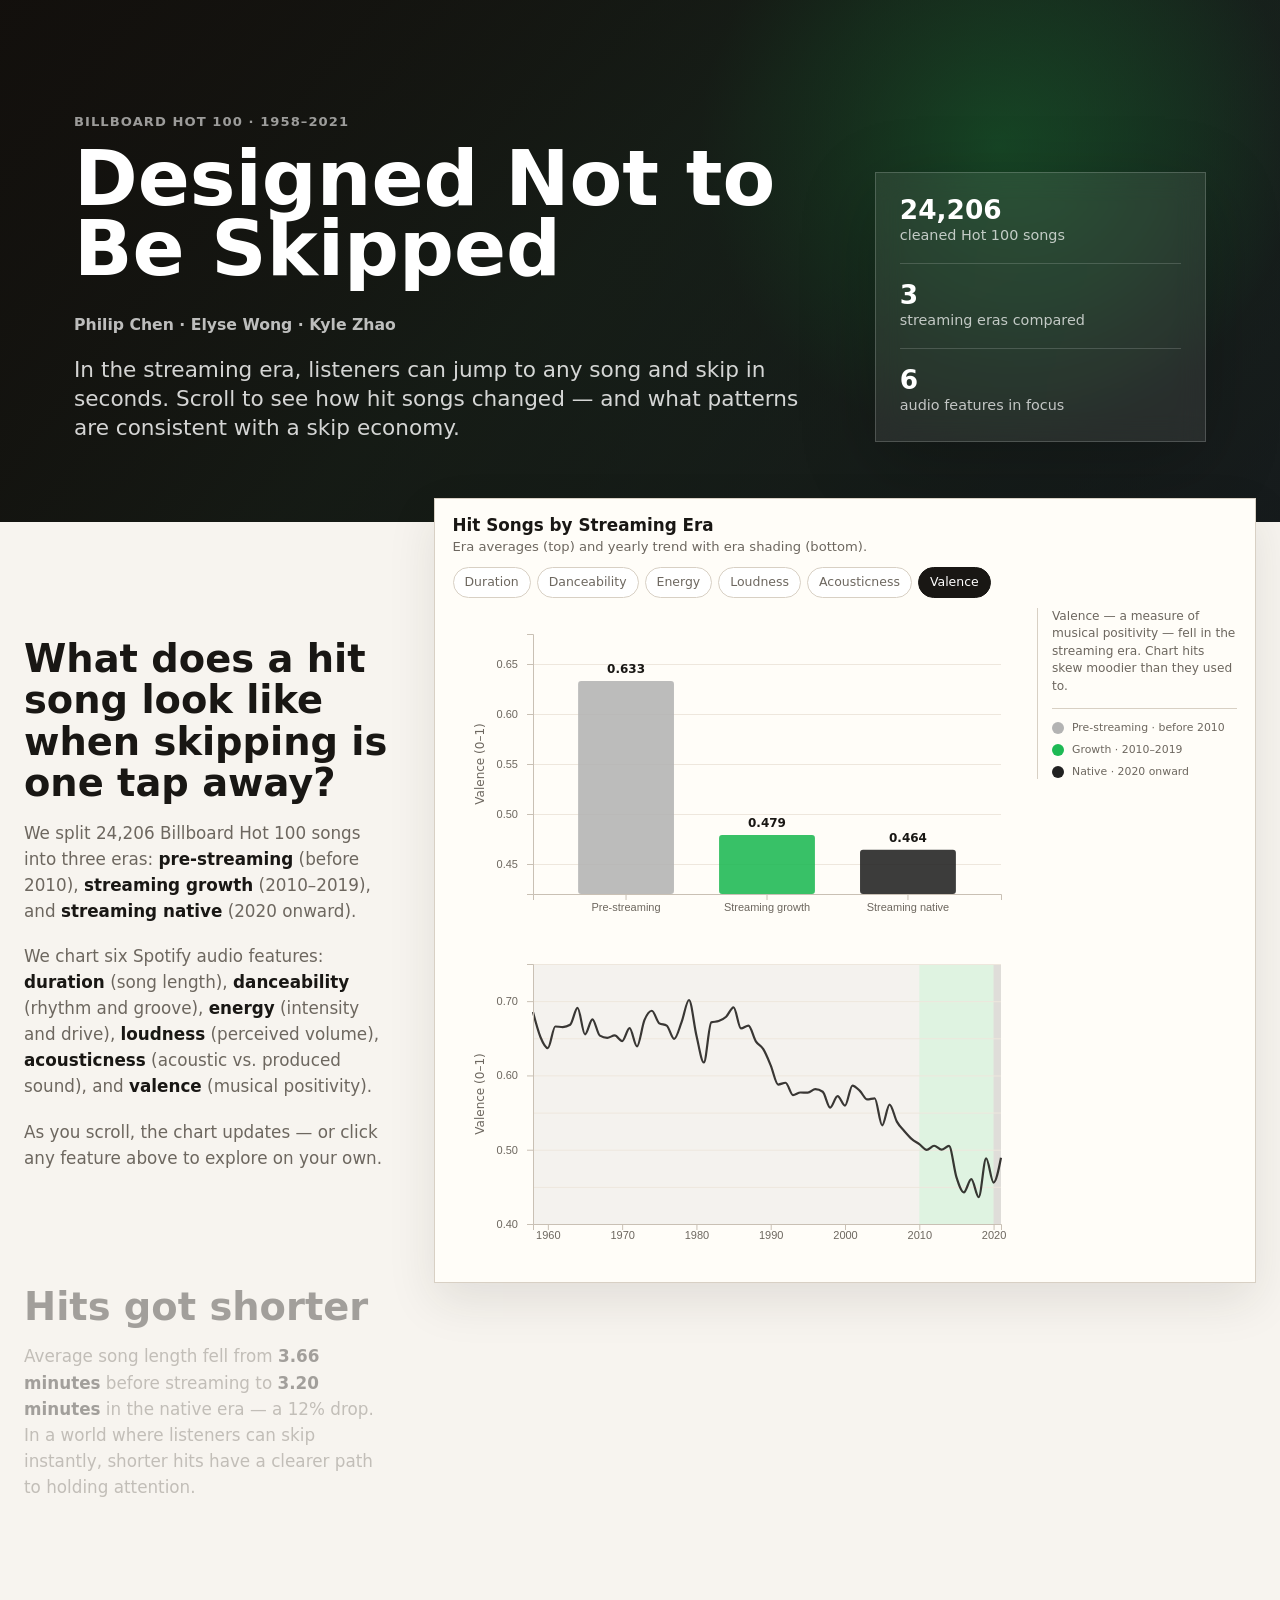
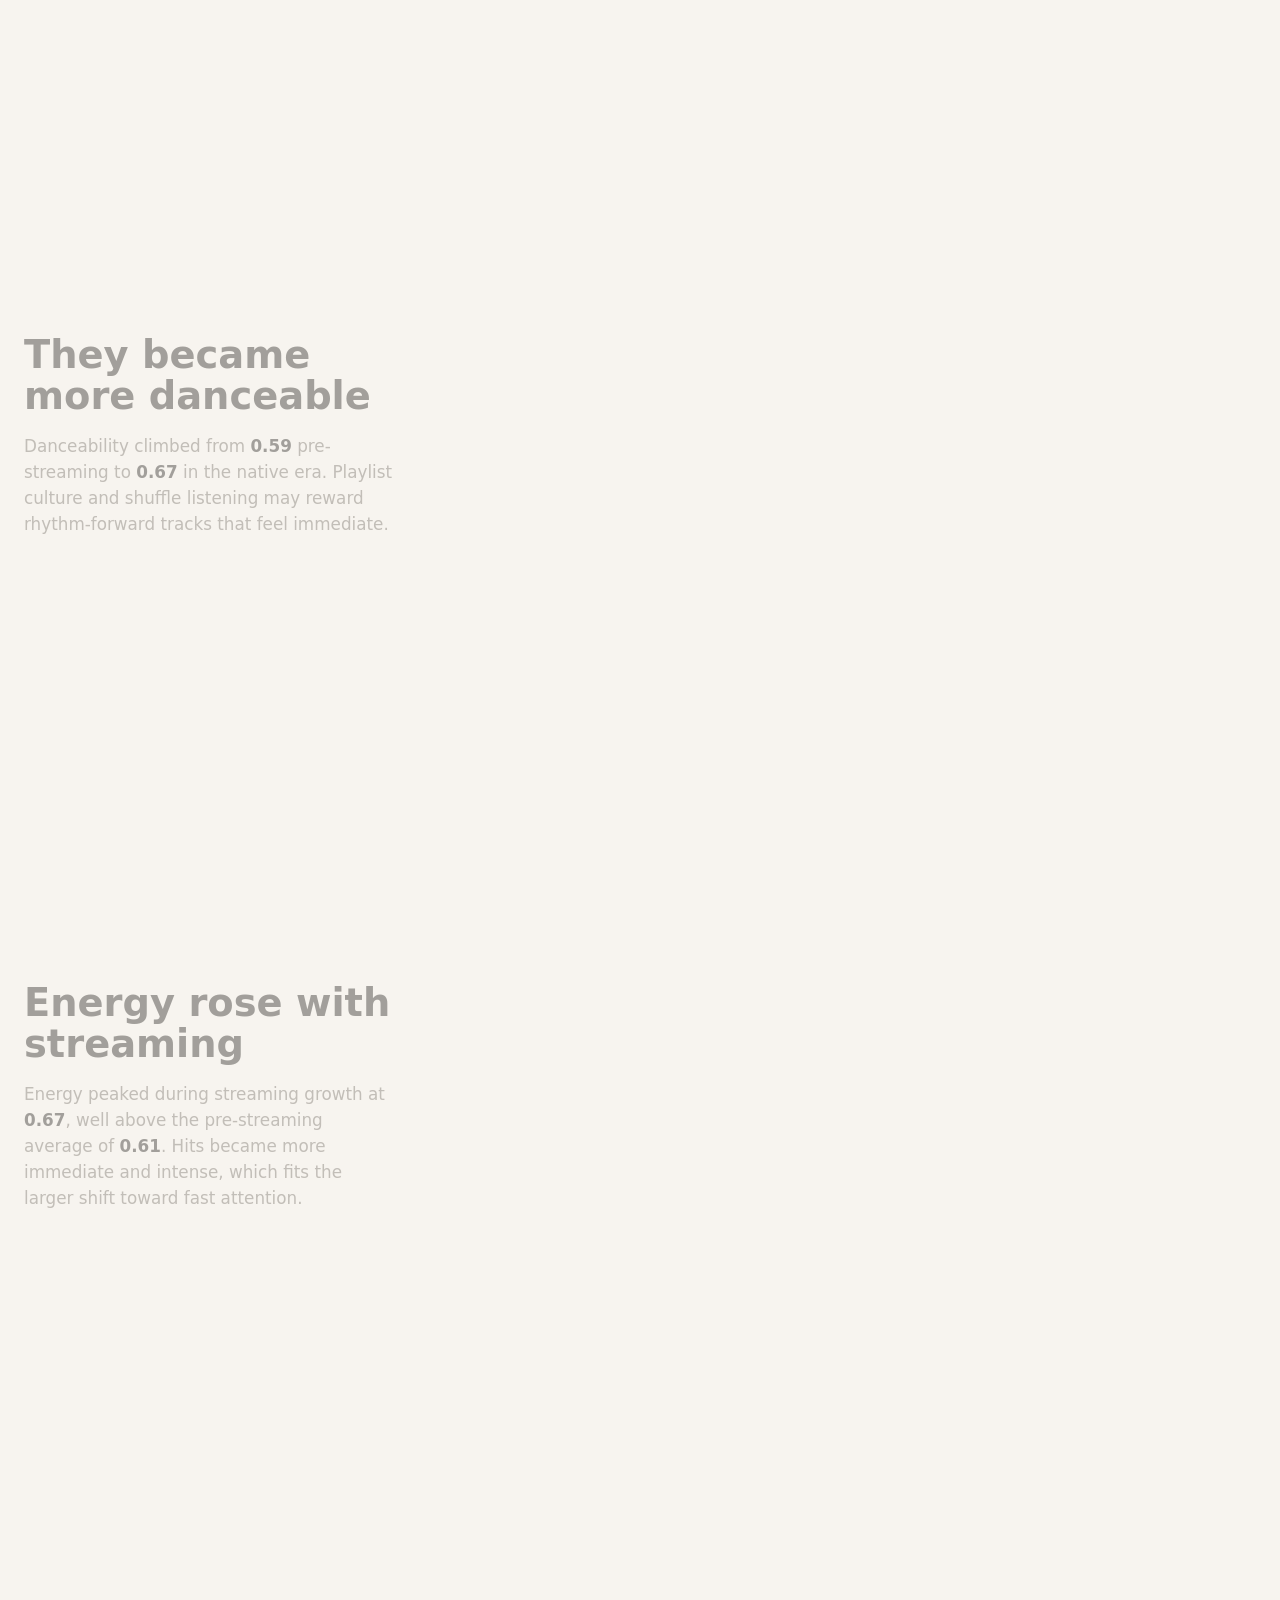
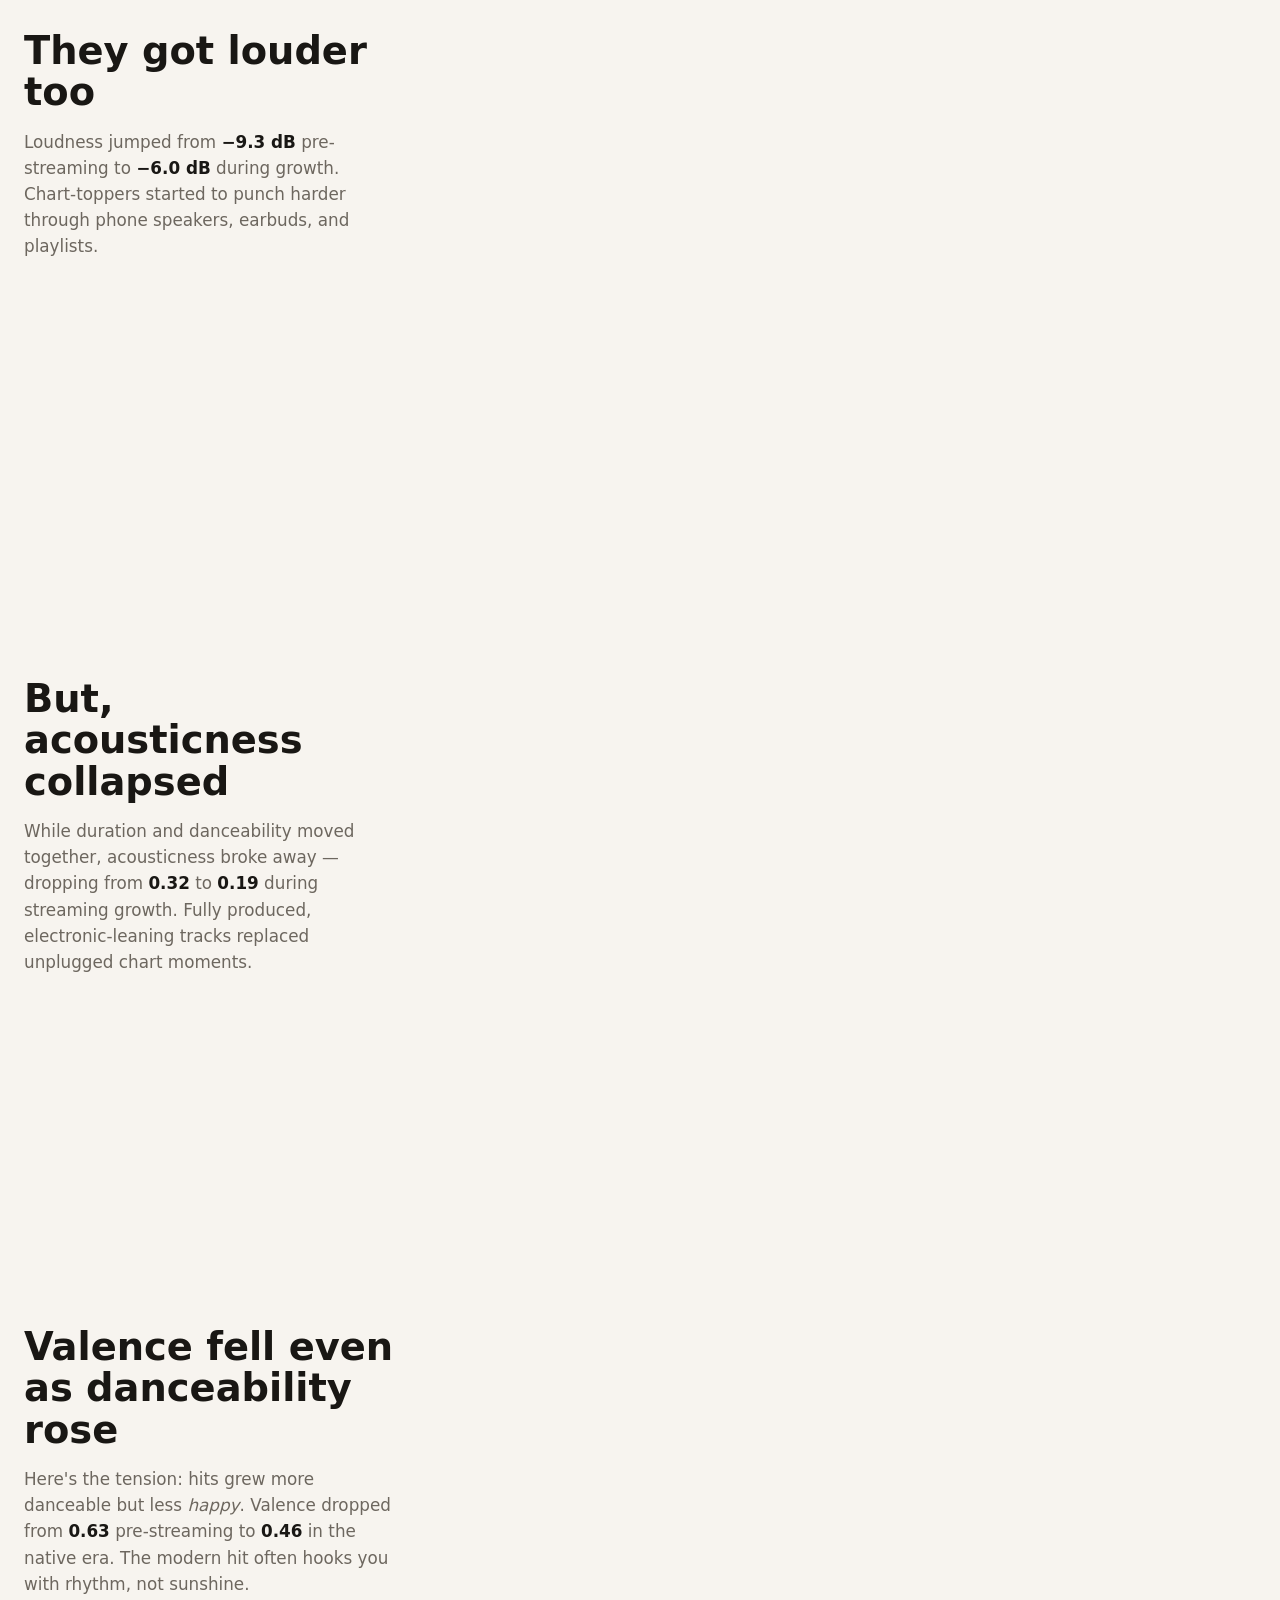
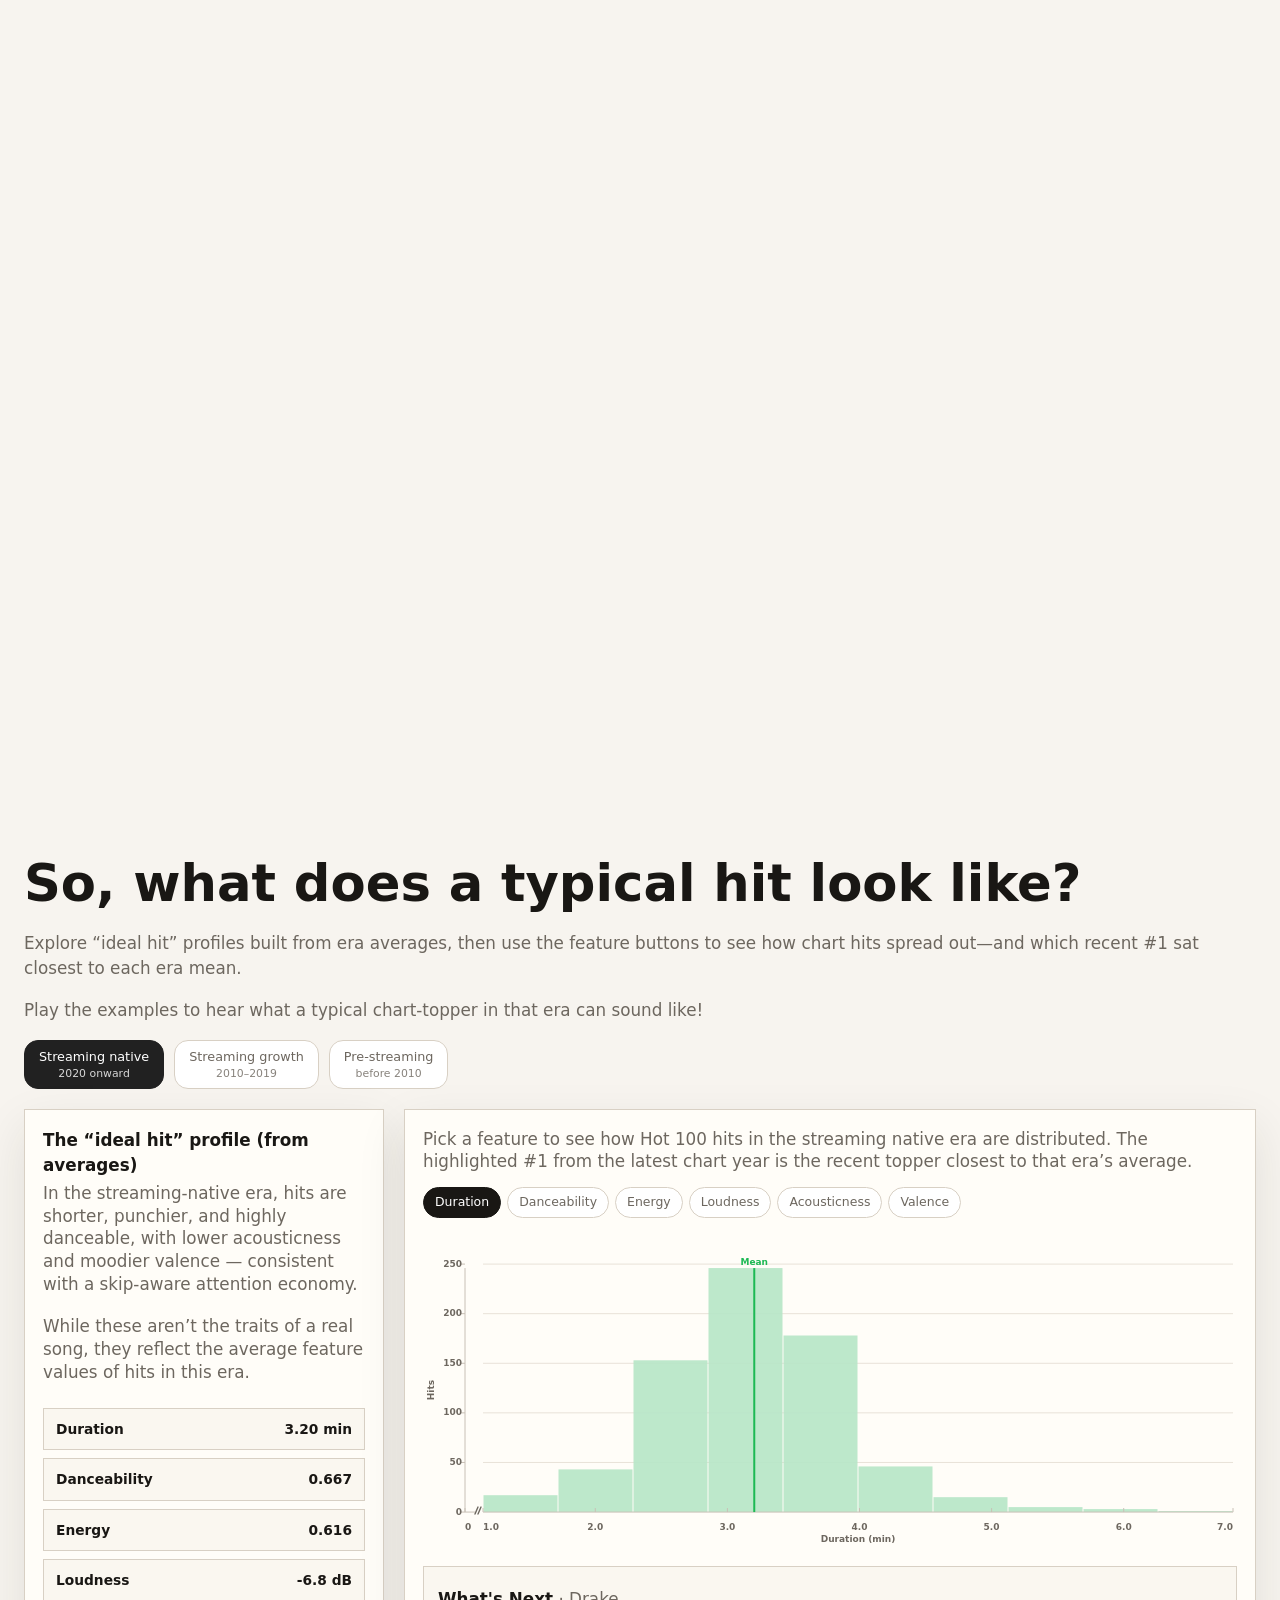
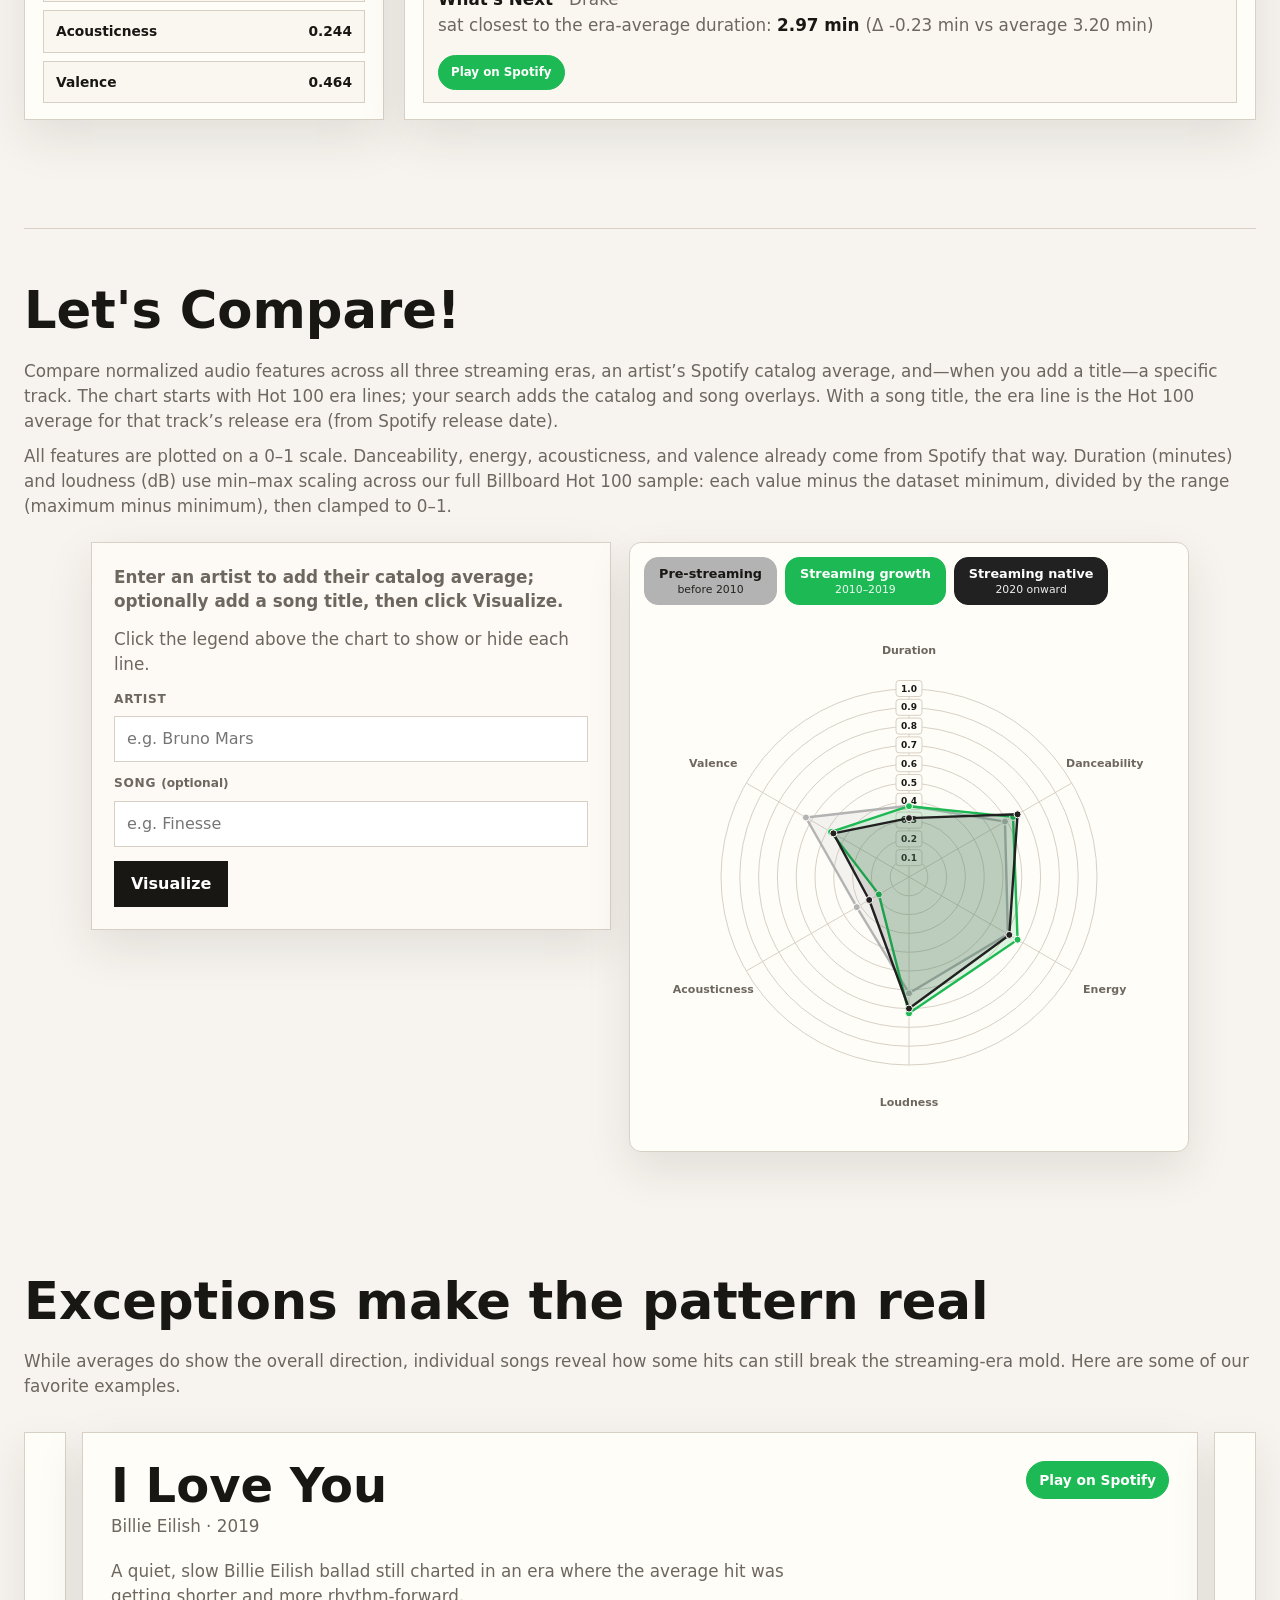
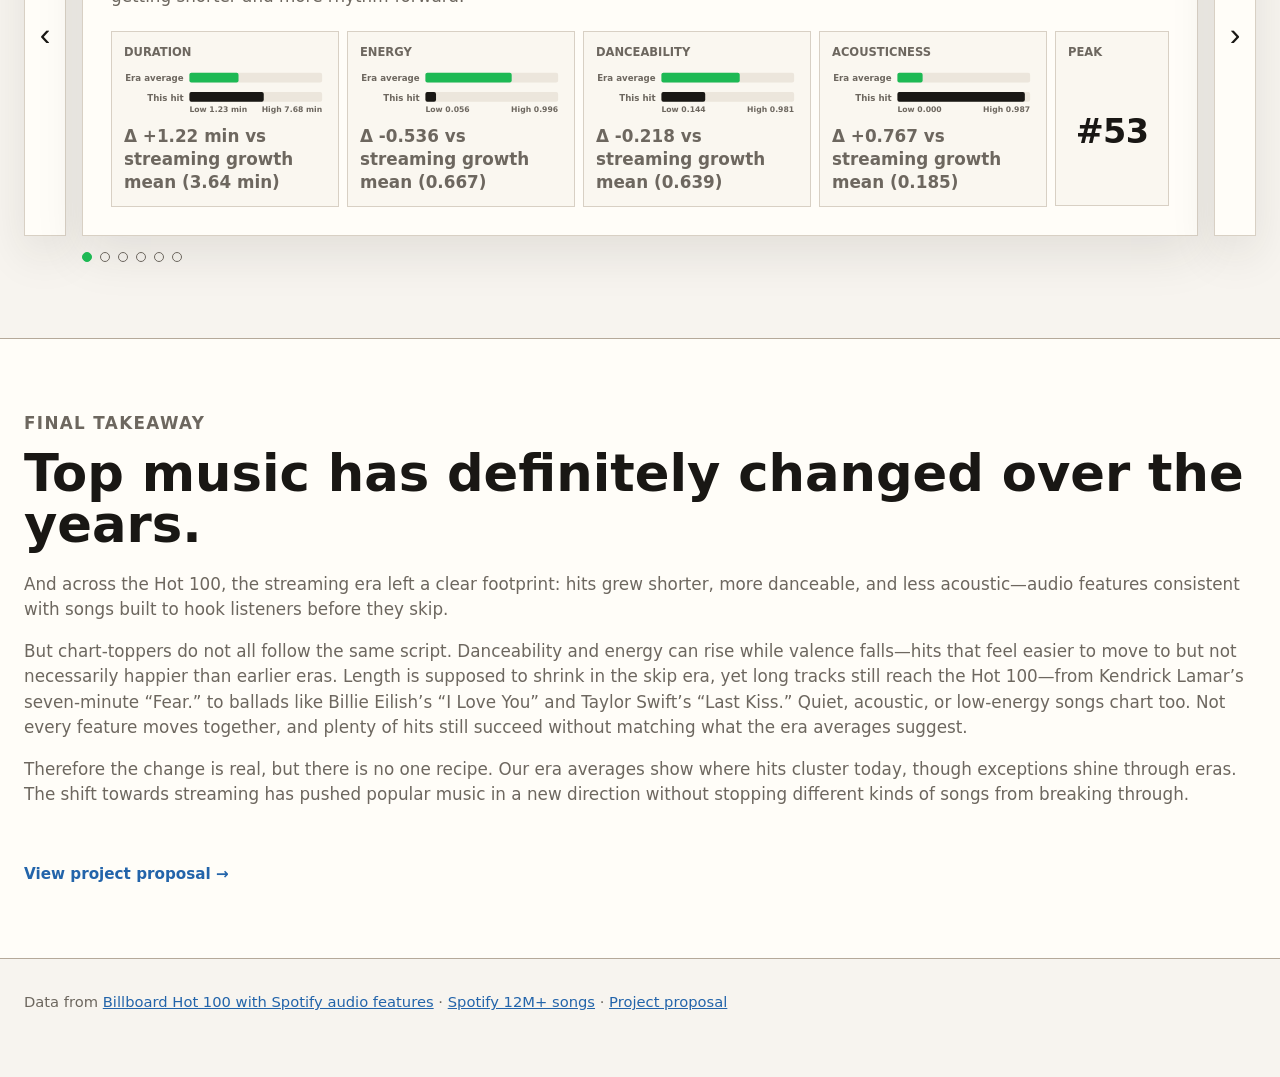
==== commit 80cb884c: "Typical Song Edit" ====
--- a/index.html
+++ b/index.html
@@ -194,9 +194,13 @@
         <div class="section-copy">
           <h2>So, what does a typical hit look like?</h2>
           <p>
-            Explore the &ldquo;ideal&rdquo; streaming profile for songs of every era.
-            Listen to and view chart-topper examples to see how they differ from the
-            average hit in their era.
+            Explore &ldquo;ideal hit&rdquo; profiles built from era averages, then use the
+            feature buttons to see how chart hits spread out&mdash;and which recent #1 sat
+            closest to each era mean.
+          </p>
+          <p>
+            Play the examples to hear what a typical chart-topper in that era can sound
+            like!
           </p>
           <div class="era-toggle" role="group" aria-label="Select era for hit profile">
             <button type="button" class="era-pill active" data-era="Streaming native">
@@ -215,8 +219,8 @@
         </div>
 
         <aside class="profile-panel">
+          <div id="ideal-song" class="ideal-song" aria-label="Ideal era profile"></div>
           <div id="native-profile" class="native-profile"></div>
-          <div id="ideal-song" class="ideal-song" aria-label="Ideal era profile"></div>
         </aside>
 
         <div class="song-compare-block">
--- a/style.css
+++ b/style.css
@@ -268,17 +268,42 @@
 }
 
 .native-profile {
-  margin-top: 16px;
+  margin-top: 0;
+  min-height: 0;
+  flex: 1 1 auto;
+  display: flex;
+  flex-direction: column;
 }
 
 .ideal-song {
-  margin-top: 12px;
+  margin-top: 0;
   padding: 18px 18px 16px;
   border: 1px solid var(--line);
   background: var(--panel);
   box-shadow: var(--shadow);
+  min-width: 0;
+  display: flex;
+  flex-direction: column;
+  box-sizing: border-box;
+  grid-column: 1;
+  grid-row: 1;
   align-self: stretch;
-  min-width: 0;
+  height: 100%;
+}
+
+#native-profile {
+  grid-column: 2;
+  grid-row: 1;
+  padding: 18px 18px 16px;
+  border: 1px solid var(--line);
+  background: var(--panel);
+  box-shadow: var(--shadow);
+  box-sizing: border-box;
+  display: flex;
+  flex-direction: column;
+  min-height: 360px;
+  align-self: stretch;
+  height: 100%;
 }
 
 .ideal-song .ideal-title {
@@ -292,8 +317,13 @@
 .ideal-note {
   margin: 0 0 10px;
   color: var(--muted);
-  font-size: 0.86rem;
   line-height: 1.35;
+}
+
+.profile-section .ideal-subtitle,
+.profile-section .ideal-note,
+.profile-section .native-profile-viz .native-profile-caption {
+  font-size: 1.05rem;
 }
 
 .ideal-note {
@@ -312,10 +342,16 @@
   color: var(--muted);
 }
 
-.native-profile-grid {
-  display: grid;
-  grid-template-columns: repeat(2, minmax(0, 1fr));
-  gap: 12px;
+.native-profile-viz {
+  display: flex;
+  flex-direction: column;
+  gap: 14px;
+  flex: 1 1 auto;
+  min-height: 240px;
+}
+
+.profile-feature-pills {
+  margin-bottom: 0;
 }
 
 .era-toggle {
@@ -375,26 +411,60 @@
   color: white;
 }
 
-.native-card {
+.native-hist-chart--main {
+  flex: 1 1 0;
+  min-height: 200px;
+  width: 100%;
+  display: flex;
+  align-items: stretch;
+}
+
+.native-hist-chart--main .native-hist-svg {
+  flex: 1 1 auto;
+  width: 100%;
+  height: 100%;
+  min-height: 200px;
+}
+
+.native-hist-chart--main .mini-hist-y-title,
+.native-hist-chart--main .mini-hist-y-label,
+.native-hist-chart--main .mini-hist-bucket-label,
+.native-hist-chart--main .mini-hist-break-zero {
+  font-size: 9px;
+}
+
+.native-hist-chart--main .mini-hist-mean-label {
+  font-size: 9px;
+}
+
+.native-hist-chart--main .mini-hist-bucket-label,
+.native-hist-chart--main .mini-hist-x-title {
+  font-size: 9px;
+}
+
+.mini-hist-x-title {
+  fill: var(--muted);
+  font-size: 7px;
+  font-weight: 700;
+}
+
+.native-story-card {
+  flex: 0 0 auto;
   padding: 12px 14px;
   border: 1px solid var(--line);
-  background: var(--panel);
+  background: #faf7f0;
   min-width: 0;
 }
 
-.native-card h4 {
-  margin: 0 0 6px;
-  font-size: 0.86rem;
-}
-
-.native-rule {
-  margin: 0 0 6px;
-  font-size: 0.7rem;
-  color: var(--muted);
-  line-height: 1.3;
-}
-
-.native-bar-chart {
+.native-profile-viz .native-profile-caption {
+  flex: 0 0 auto;
+  margin: 0;
+  color: var(--muted);
+  line-height: 1.35;
+}
+
+.native-bar-chart,
+.native-hist-chart {
   margin-top: 2px;
 }
 
@@ -405,10 +475,84 @@
   font-variant-numeric: tabular-nums;
 }
 
-.native-bar-svg {
+.native-bar-svg,
+.native-hist-svg {
   display: block;
   width: 100%;
   height: auto;
+}
+
+.mini-hist-bar {
+  pointer-events: all;
+  cursor: pointer;
+}
+
+.mini-hist-mean {
+  stroke: #1db954;
+  stroke-width: 2;
+}
+
+.mini-hist-mean-label {
+  fill: #1db954;
+  font-size: 7px;
+  font-weight: 800;
+}
+
+.mini-hist-y-axis,
+.mini-hist-y-tick {
+  stroke: #c8c0b6;
+  stroke-width: 1;
+}
+
+.mini-hist-y-grid {
+  stroke: #e8e2d8;
+  stroke-width: 1;
+  pointer-events: none;
+}
+
+.mini-hist-x-axis {
+  stroke: #c8c0b6;
+  stroke-width: 1;
+}
+
+.mini-hist-x-tick {
+  stroke: #c8c0b6;
+  stroke-width: 1;
+}
+
+.mini-hist-axis-break {
+  stroke: #6d675f;
+  stroke-width: 1.4;
+  stroke-linecap: round;
+  pointer-events: none;
+}
+
+.mini-hist-x-axis-stub {
+  stroke: #c8c0b6;
+}
+
+.mini-hist-break-zero {
+  font-size: 7px;
+}
+
+.mini-hist-y-label {
+  fill: var(--muted);
+  font-size: 7px;
+  font-weight: 600;
+  font-variant-numeric: tabular-nums;
+}
+
+.mini-hist-y-title {
+  fill: var(--muted);
+  font-size: 7px;
+  font-weight: 700;
+}
+
+.mini-hist-bucket-label {
+  fill: var(--muted);
+  font-size: 7px;
+  font-weight: 600;
+  font-variant-numeric: tabular-nums;
 }
 
 .mini-bar-label {
@@ -430,6 +574,10 @@
   width: 100%;
   min-width: 0;
   overflow: visible;
+  flex: 1;
+  display: flex;
+  flex-direction: column;
+  min-height: 0;
 }
 
 .ideal-feature-list {
@@ -438,12 +586,15 @@
   list-style: none;
   display: grid;
   gap: 8px;
+  flex: 1;
+  grid-template-rows: repeat(6, 1fr);
+  min-height: 0;
 }
 
 .ideal-feature-item {
   display: flex;
   justify-content: space-between;
-  align-items: baseline;
+  align-items: center;
   gap: 12px;
   padding: 10px 12px;
   border: 1px solid var(--line);
@@ -531,7 +682,9 @@
 
 .section.profile-section {
   /* Override the default 2-col .section layout: center everything */
-  display: block !important;
+  display: flex !important;
+  flex-direction: column;
+  gap: 20px;
   max-width: 1360px;
   padding-top: 76px;
   padding-bottom: 76px;
@@ -539,7 +692,7 @@
 
 .profile-section .section-copy {
   max-width: 1360px;
-  margin: 0 auto 18px;
+  margin: 0 auto;
 }
 
 .profile-panel {
@@ -548,22 +701,15 @@
   width: 100%;
   max-width: 1360px;
   margin: 0 auto;
-  grid-template-columns: minmax(0, 1fr) minmax(280px, 360px);
-  align-items: start;
-}
-
-#native-profile .native-profile-grid {
-  grid-template-columns: repeat(3, minmax(0, 1fr));
-  gap: 12px;
+  grid-template-columns: minmax(280px, 360px) minmax(0, 1fr);
+  grid-template-rows: auto;
+  align-items: stretch;
 }
 
 .profile-panel .step-link {
   margin-top: 8px;
 }
 
-.profile-panel .ideal-song {
-  margin-top: 0;
-}
 
 .era-controls {
   display: flex;
@@ -1085,7 +1231,7 @@
 }
 
 .song-card {
-  min-height: 292px;
+  min-height: 360px;
   padding: 28px;
   border: 1px solid var(--line);
   background: var(--panel);
@@ -1134,6 +1280,36 @@
   font-size: 1.08rem;
 }
 
+.song-feature-bars {
+  display: grid;
+  grid-template-columns: repeat(4, minmax(0, 1fr)) minmax(72px, 0.5fr);
+  gap: 8px;
+  margin: 0;
+}
+
+.song-bar-card {
+  padding: 12px;
+  border: 1px solid var(--line);
+  background: #faf7f0;
+  min-width: 0;
+}
+
+.song-bar-card h4 {
+  margin: 0 0 6px;
+  font-size: 0.72rem;
+  font-weight: 800;
+  text-transform: uppercase;
+  color: var(--muted);
+}
+
+.song-bar-card .native-bar-chart {
+  margin-top: 0;
+}
+
+.song-bar-card .native-bar-svg {
+  width: 100%;
+}
+
 .song-metrics {
   display: grid;
   grid-template-columns: repeat(5, minmax(0, 1fr));
@@ -1165,6 +1341,18 @@
 .song-metric-peak {
   display: flex;
   flex-direction: column;
+  justify-content: center;
+  padding: 12px;
+  border: 1px solid var(--line);
+  background: #faf7f0;
+  container-type: inline-size;
+}
+
+.song-metric-peak dt {
+  color: var(--muted);
+  font-size: 0.72rem;
+  font-weight: 800;
+  text-transform: uppercase;
 }
 
 .song-metric-peak dd {
@@ -1174,6 +1362,7 @@
   justify-content: center;
   margin: 8px 0 0;
   font-size: clamp(1.85rem, 38cqi, 3.75rem);
+  font-weight: 900;
   line-height: 1;
   letter-spacing: -0.02em;
 }
@@ -1776,6 +1965,25 @@
 
   .profile-panel {
     grid-template-columns: 1fr;
+    grid-template-rows: auto auto;
+  }
+
+  #native-profile {
+    grid-column: 1;
+    grid-row: 2;
+    height: auto;
+  }
+
+  .ideal-song {
+    grid-column: 1;
+    grid-row: 1;
+    height: auto;
+  }
+
+  .ideal-song-chart,
+  .ideal-feature-list {
+    flex: none;
+    grid-template-rows: none;
   }
 
   .song-compare-layout {
@@ -1840,10 +2048,6 @@
     padding: 28px 0;
   }
 
-  .native-profile-grid {
-    grid-template-columns: 1fr;
-  }
-
   .explore-section {
     margin-top: 0;
     padding-top: 32px;
@@ -1884,6 +2088,23 @@
 
   .song-card-main {
     display: block;
+  }
+
+  .song-feature-bars {
+    grid-template-columns: repeat(2, minmax(0, 1fr));
+  }
+
+  .song-metric-peak {
+    grid-column: 1 / -1;
+    flex-direction: row;
+    align-items: center;
+    justify-content: space-between;
+    gap: 12px;
+  }
+
+  .song-metric-peak dd {
+    margin: 0;
+    font-size: clamp(1.5rem, 8vw, 2rem);
   }
 
   .native-play,
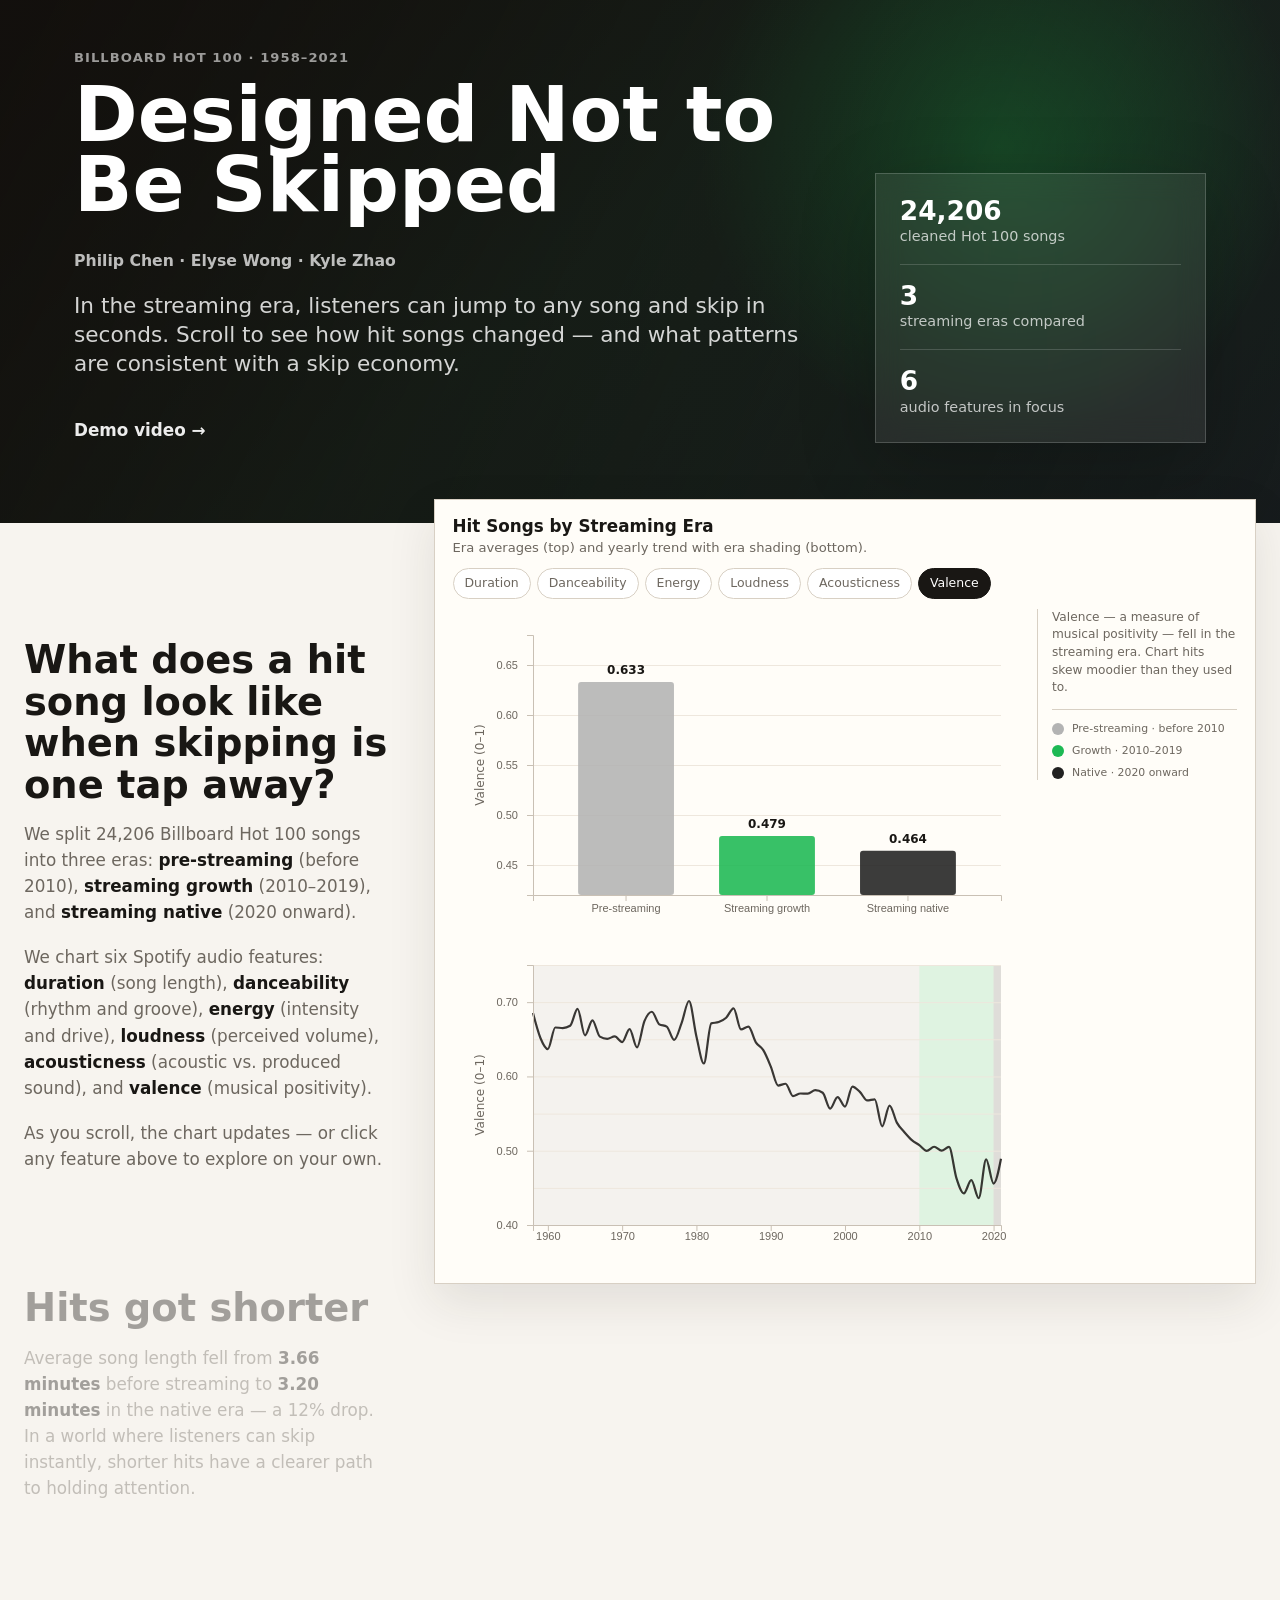
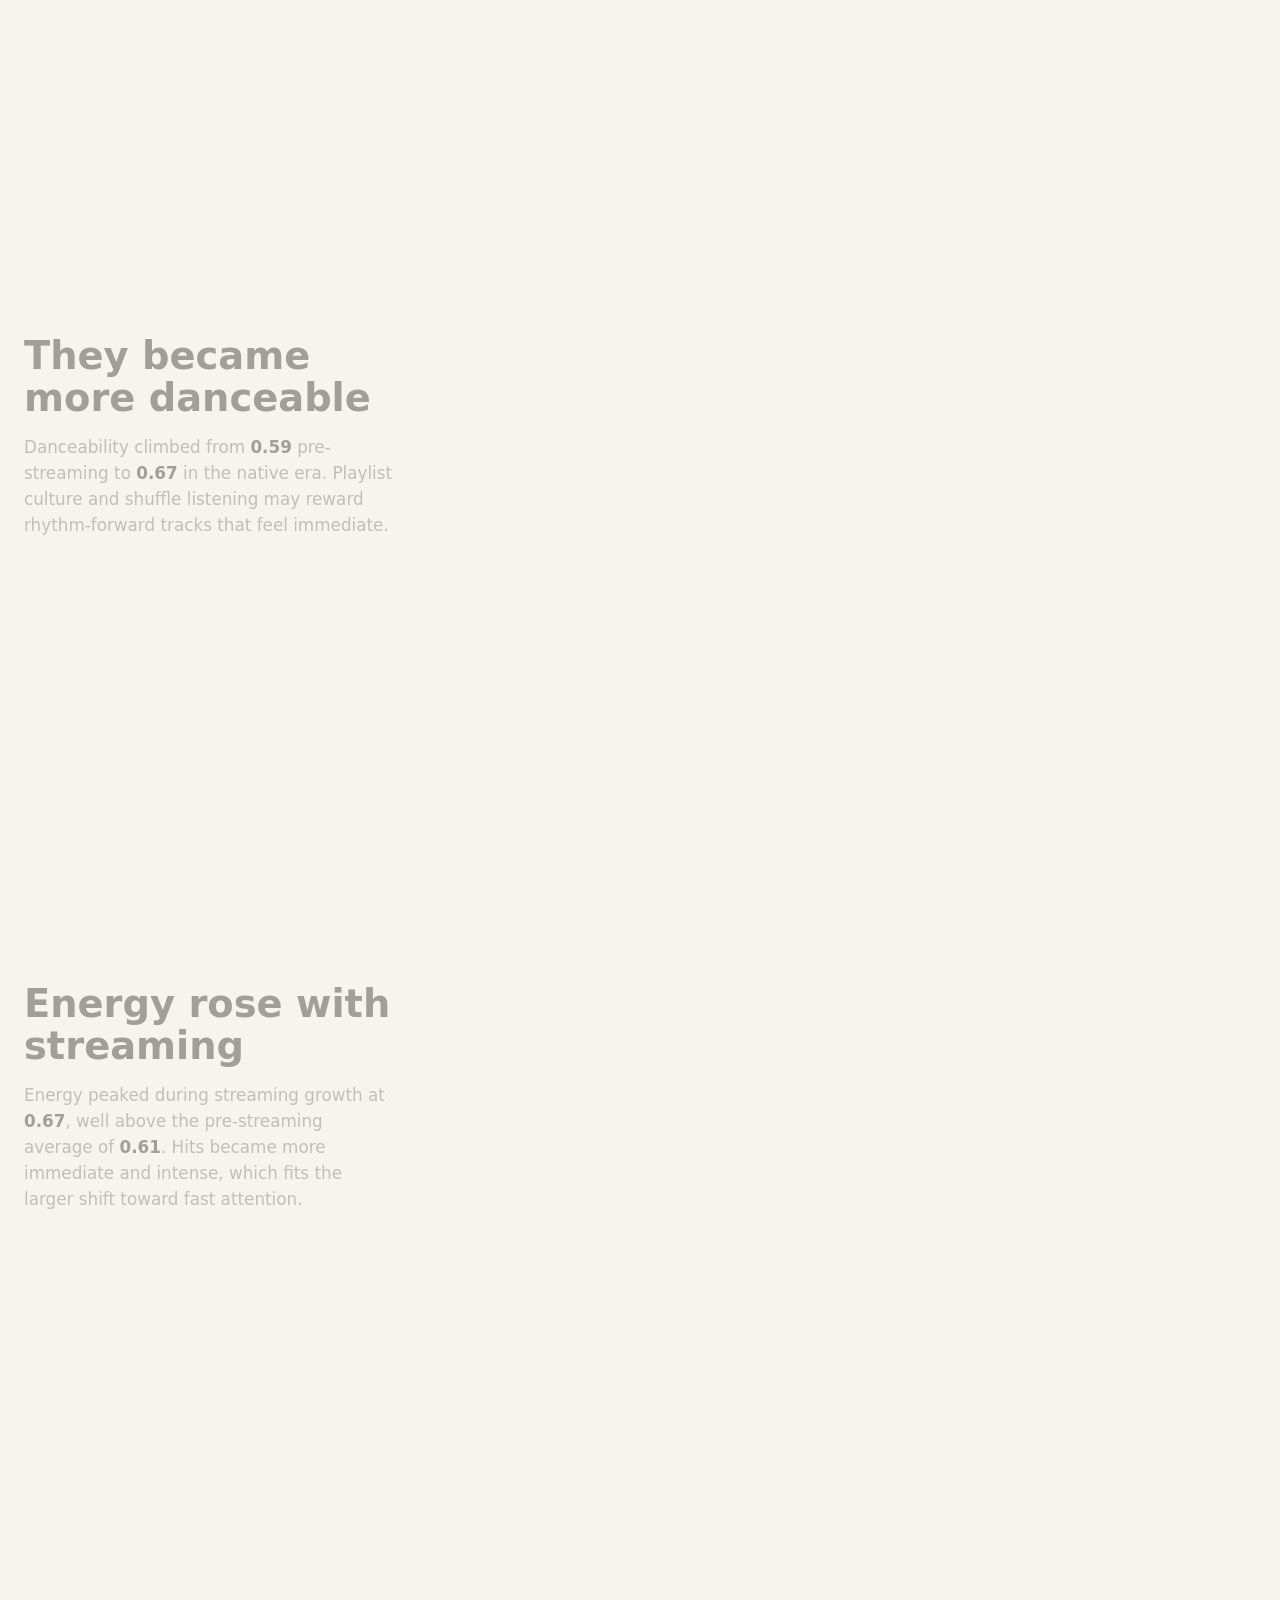
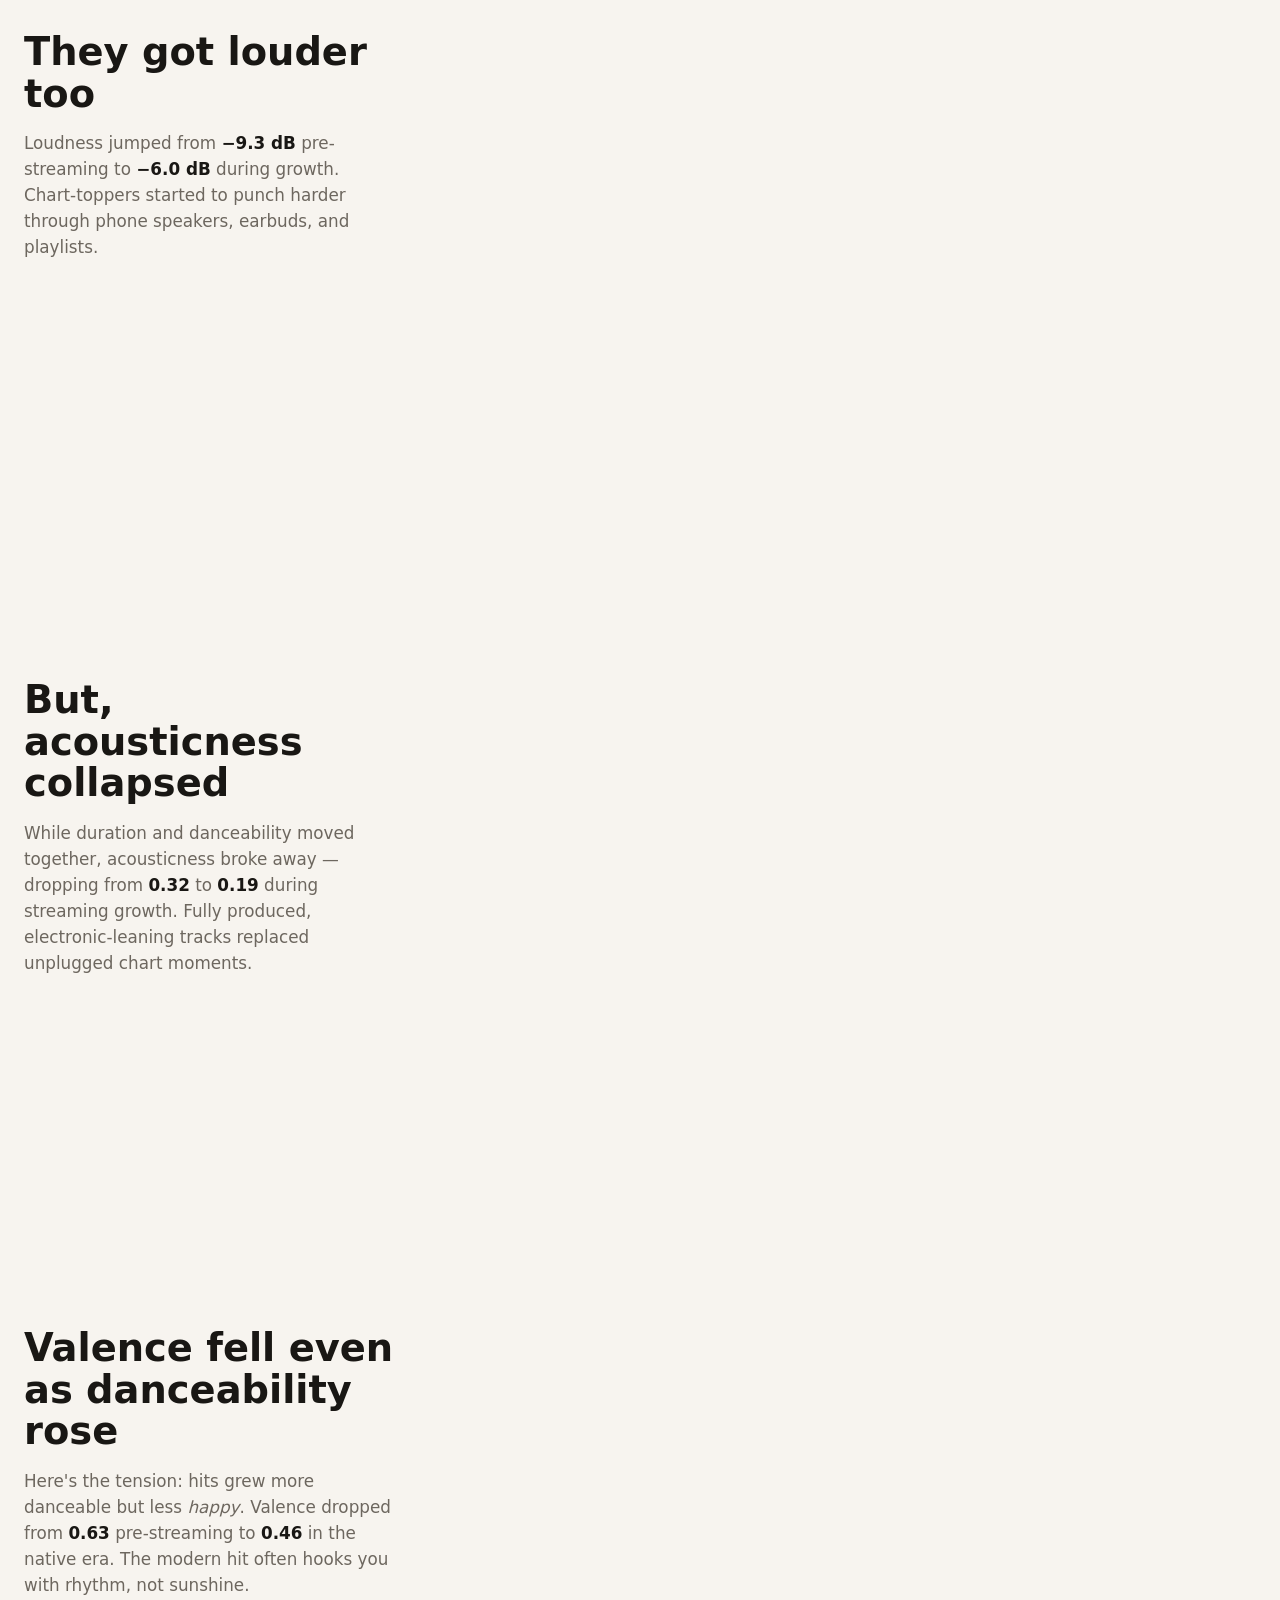
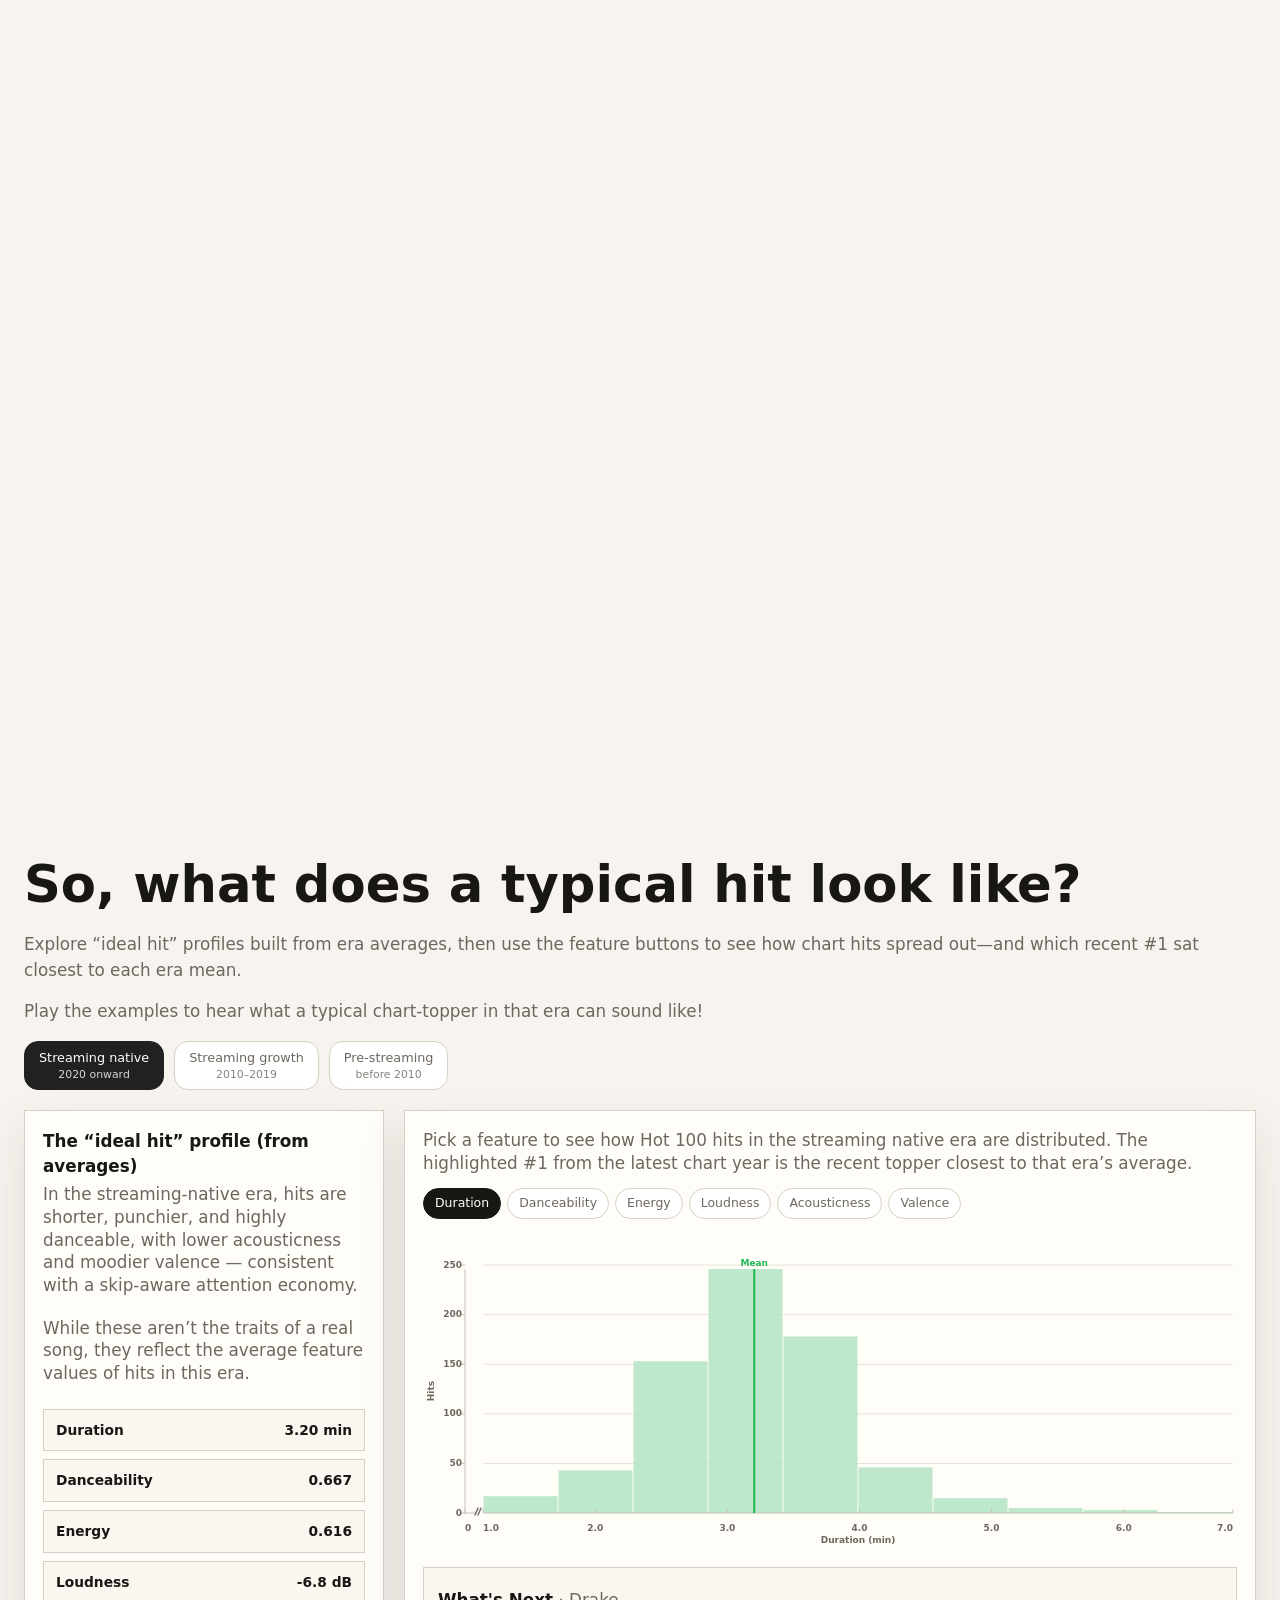
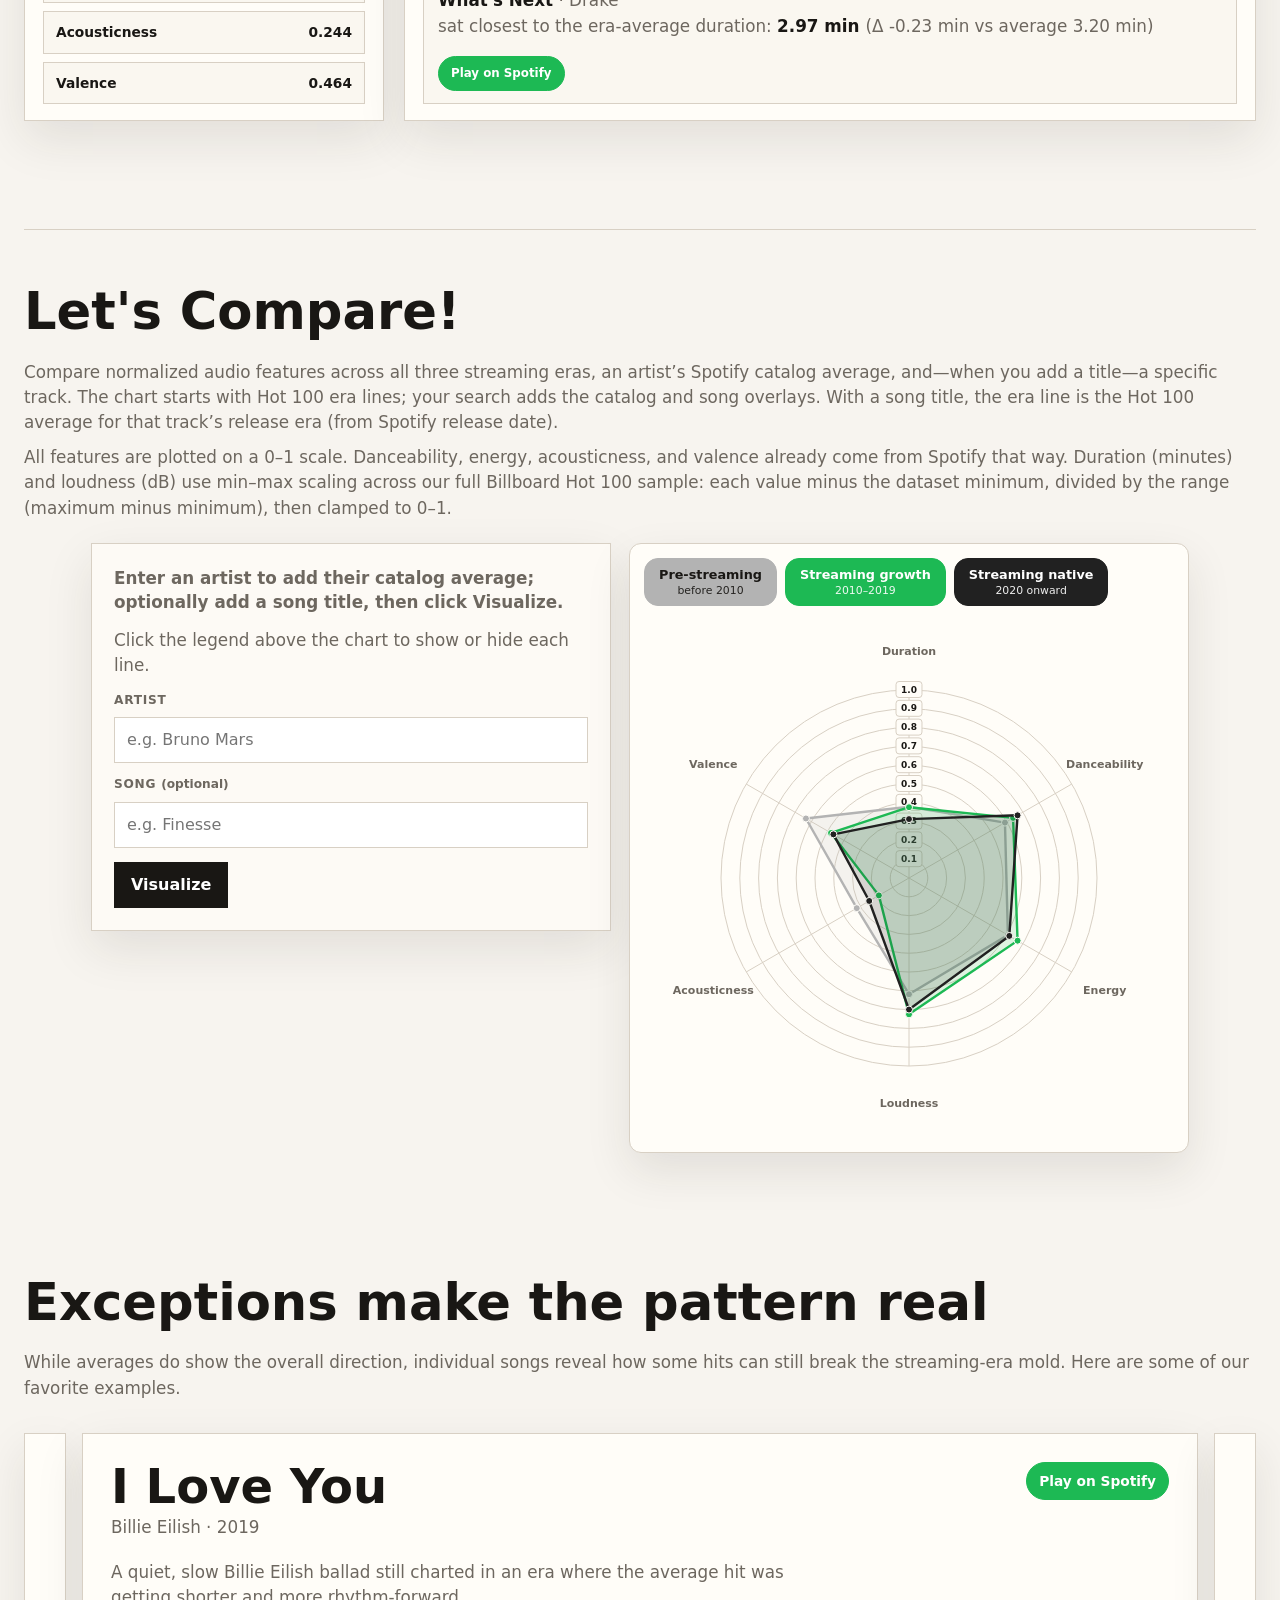
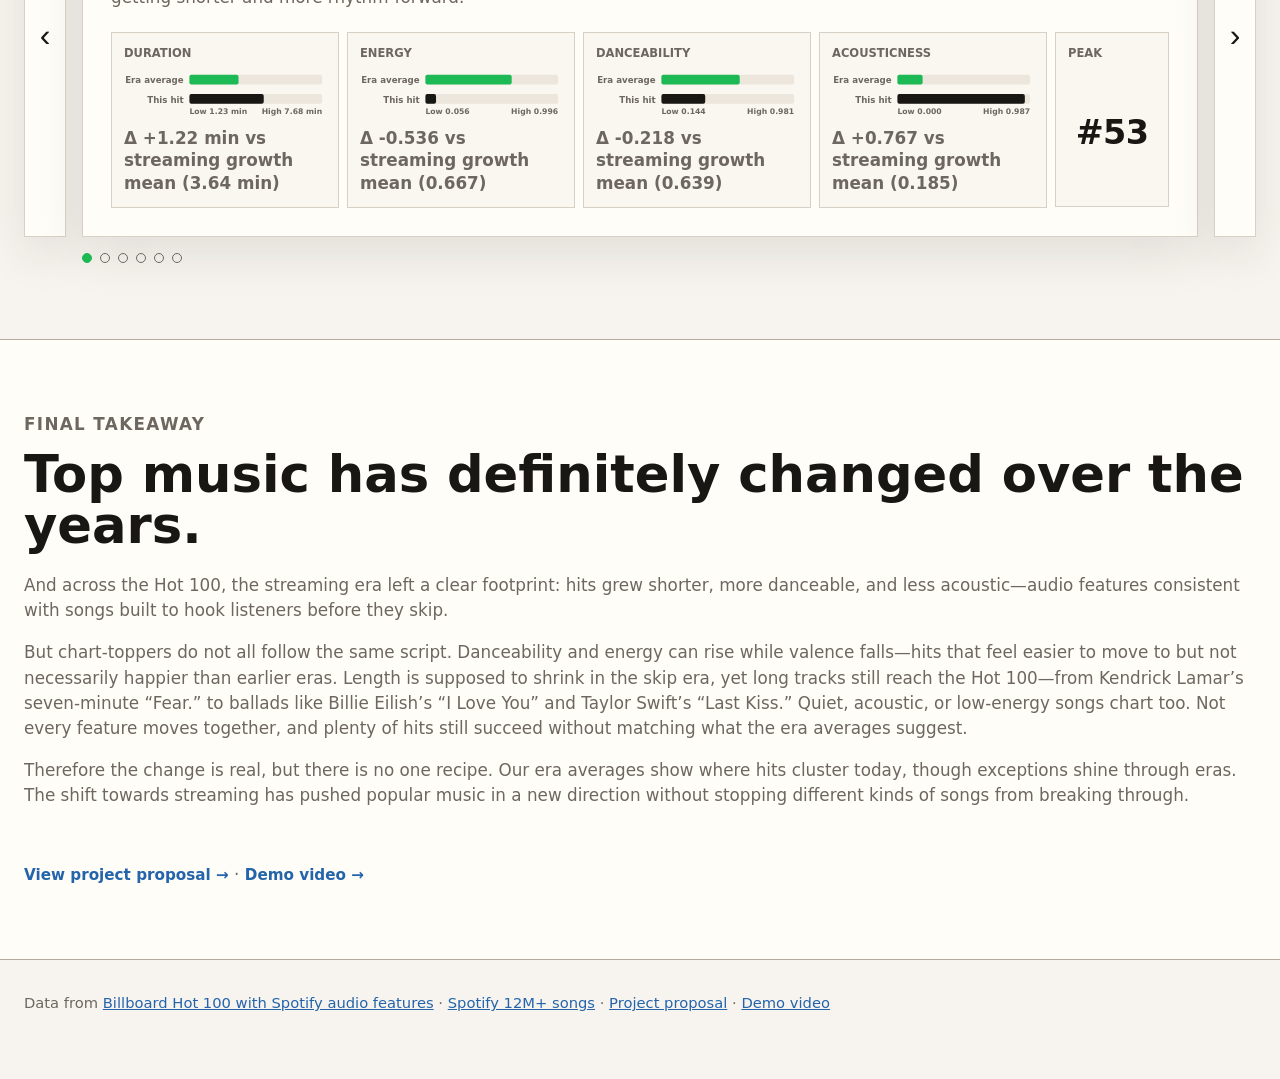
==== commit 3a478da9: "Add Demo Video Links" ====
--- a/index.html
+++ b/index.html
@@ -18,6 +18,14 @@
             In the streaming era, listeners can jump to any song and skip in
             seconds. Scroll to see how hit songs changed — and what patterns
             are consistent with a skip economy.
+          </p>
+          <p class="hero-project-link">
+            <a
+              href="https://youtu.be/vLk6TgVIIx4"
+              target="_blank"
+              rel="noopener noreferrer"
+              >Demo video →</a
+            >
           </p>
         </div>
         <div class="stat-panel" aria-label="Dataset summary">
@@ -362,6 +370,14 @@
         </div>
         <p class="takeaway-proposal-link">
           <a href="proposal.html" class="step-link">View project proposal →</a>
+          ·
+          <a
+            href="https://youtu.be/vLk6TgVIIx4"
+            class="step-link"
+            target="_blank"
+            rel="noopener noreferrer"
+            >Demo video →</a
+          >
         </p>
       </section>
     </main>
@@ -378,6 +394,13 @@
           >Spotify 12M+ songs</a
         >
         · <a href="proposal.html">Project proposal</a>
+        ·
+        <a
+          href="https://youtu.be/vLk6TgVIIx4"
+          target="_blank"
+          rel="noopener noreferrer"
+          >Demo video</a
+        >
       </p>
     </footer>
 
